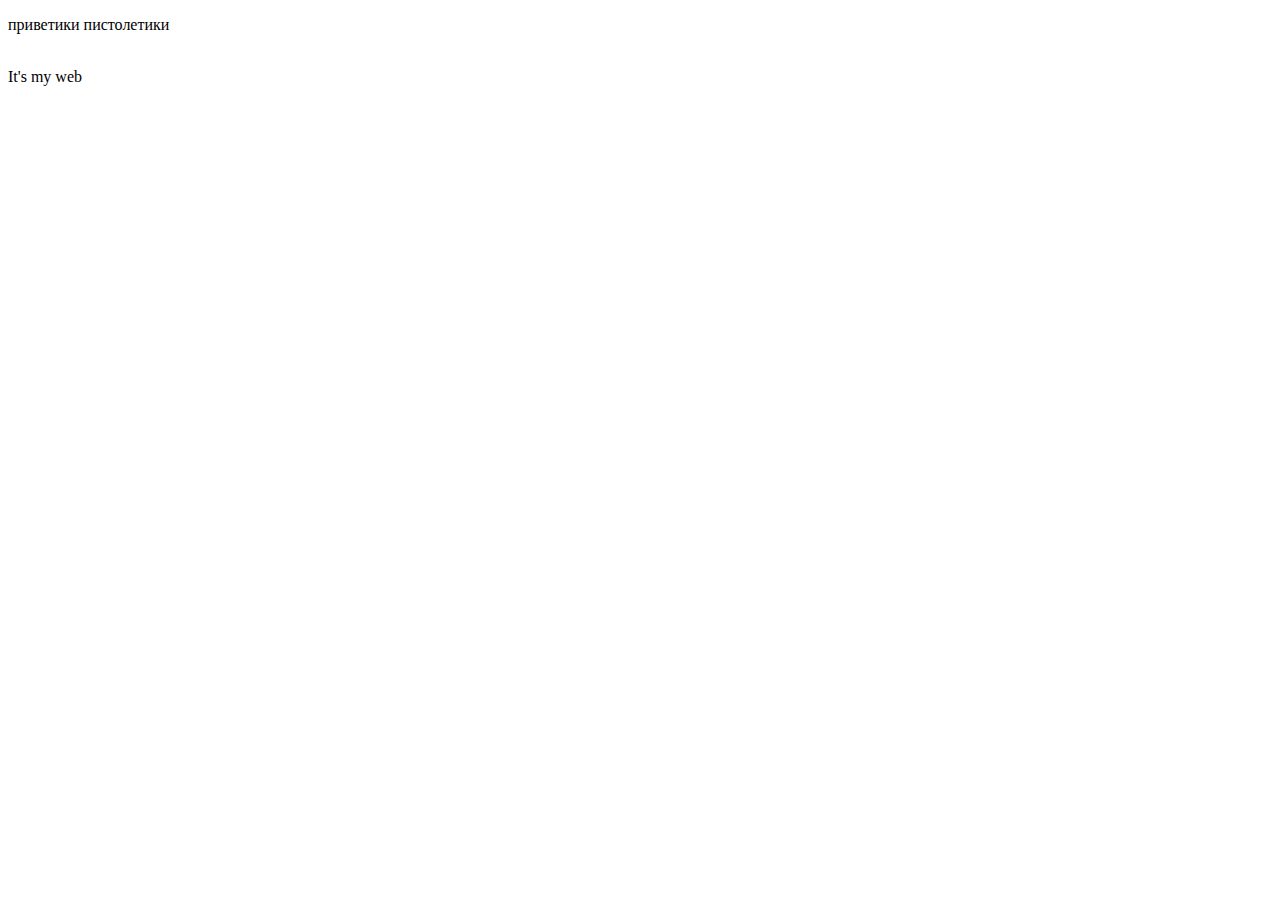
==== index.html @ 872d01ce "first commit" ====
<!DOCTYPE html>
<html lang="ru">
    <head>
        <meta charset="UTF-8">
        <title>
            Hello 
        </title>
    </head>
    <body>
        <p>приветики пистолетики </p> <br>
        It's my web
    </body>
</html>
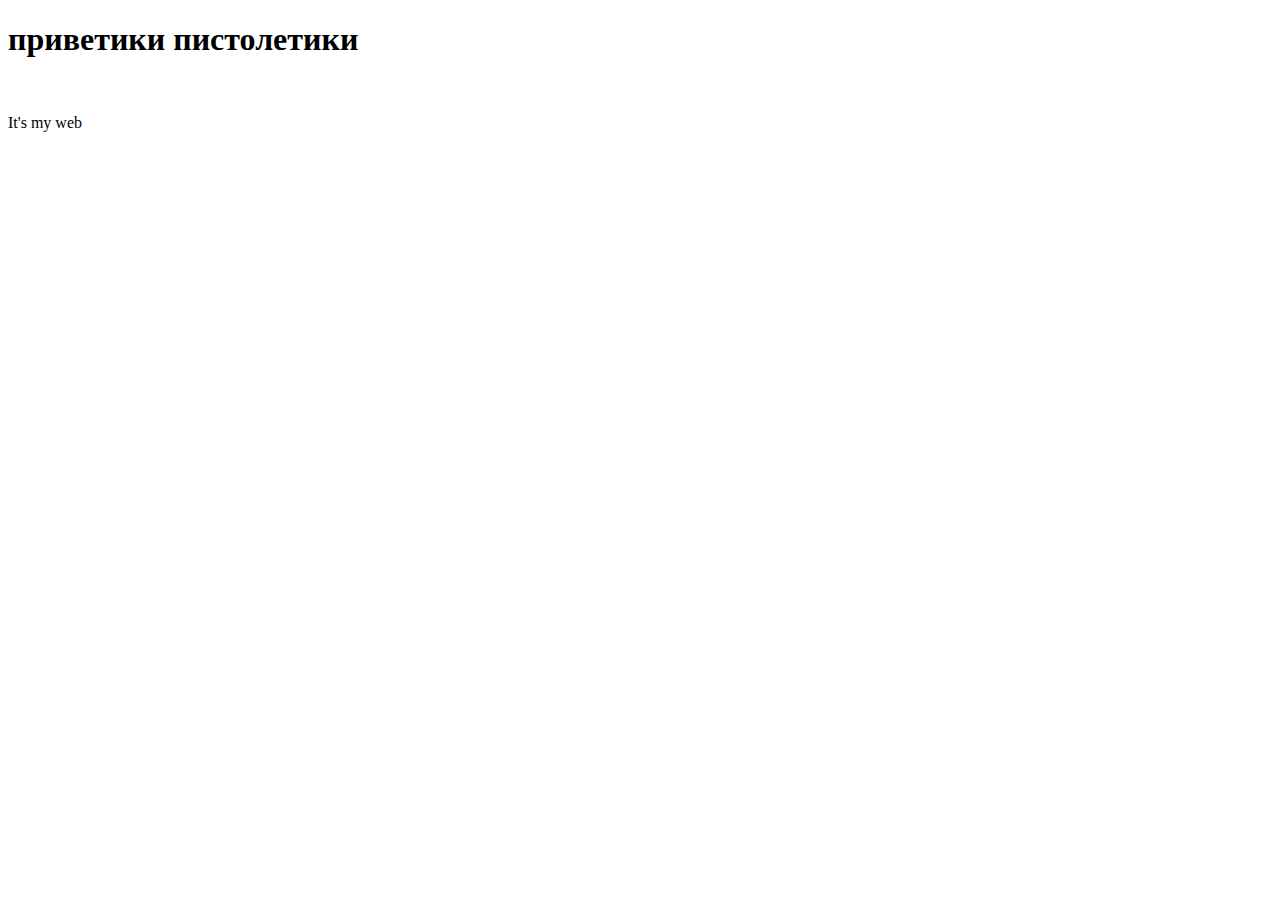
==== commit 67fdab94: "first commit" ====
--- a/index.html
+++ b/index.html
@@ -3,11 +3,11 @@
     <head>
         <meta charset="UTF-8">
         <title>
-            Hello 
+            Page one
         </title>
     </head>
     <body>
-        <p>приветики пистолетики </p> <br>
-        It's my web
+        <h1>приветики пистолетики </h1> <br>
+        <p>It's my web</p>
     </body>
 </html>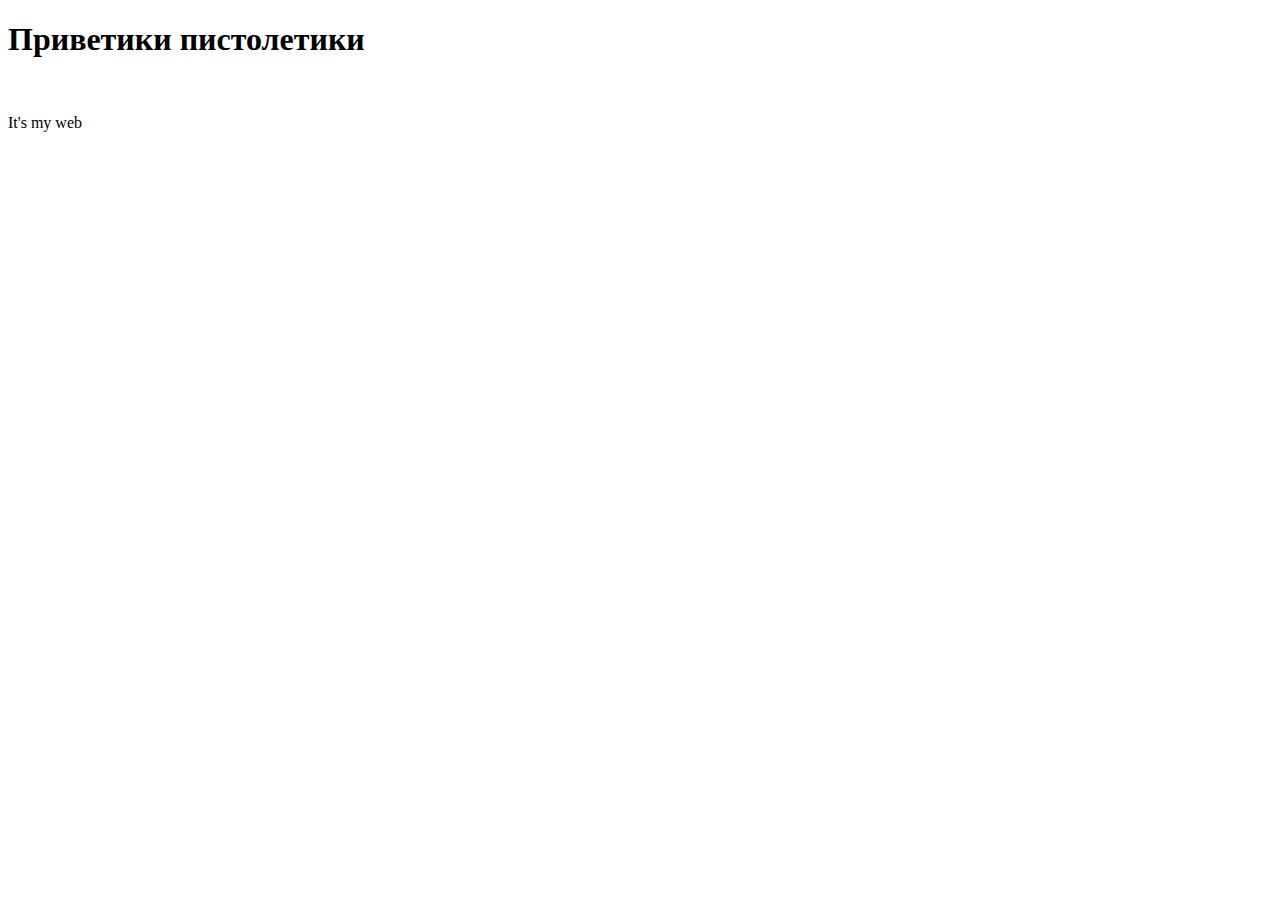
==== commit 8205aece: "commit" ====
--- a/index.html
+++ b/index.html
@@ -7,7 +7,7 @@
         </title>
     </head>
     <body>
-        <h1>приветики пистолетики </h1> <br>
+        <h1>Приветики пистолетики </h1> <br>
         <p>It's my web</p>
     </body>
 </html>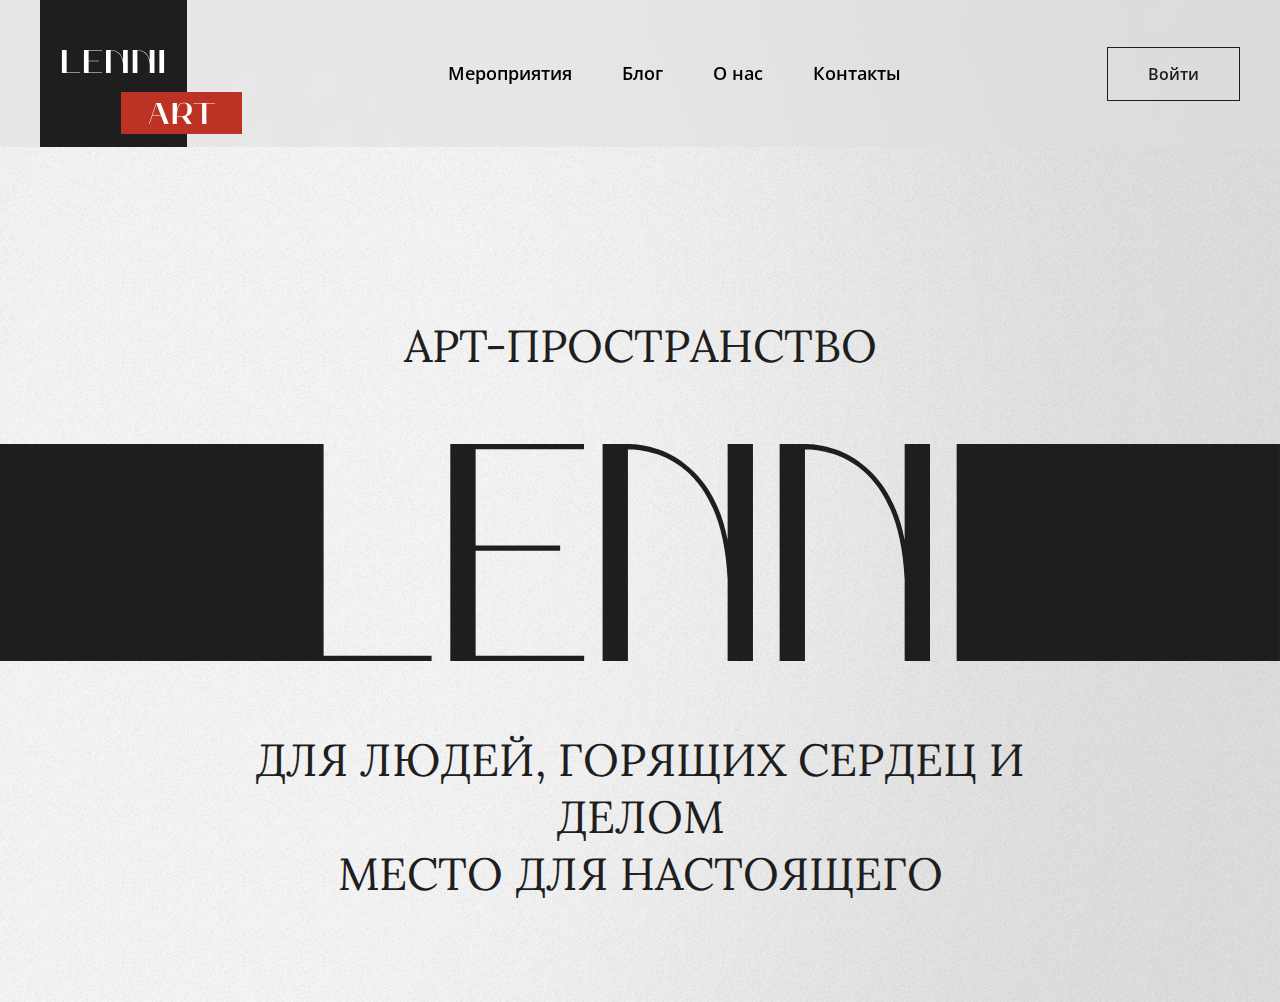
==== commit 6d8dcba2: "f" ====
--- a/index.html
+++ b/index.html
@@ -1,13 +1,59 @@
 <!DOCTYPE html>
 <html lang="ru">
-    <head>
-        <meta charset="UTF-8">
-        <title>
-            Page one
-        </title>
-    </head>
-    <body>
-        <h1>Приветики пистолетики </h1> <br>
-        <p>It's my web</p>
-    </body>
+
+<head>
+  <meta charset="UTF-8">
+  <title> Lenni Art</title>
+  <link rel="stylesheet" href="styles/styles.css">
+  <link rel="stylesheet" href="styles/styles.min.css">
+  <link rel="preconnect" href="https://fonts.googleapis.com">
+  <link rel="preconnect" href="https://fonts.gstatic.com" crossorigin>
+  <link href="https://fonts.googleapis.com/css2?family=Lora:wght@400;500;600;700&family=Open+Sans:wght@300;400;500;600;700&display=swap" rel="stylesheet">
+</head>
+
+<body class="body">
+
+  <header class="page-header">
+    <div class="page-header_container">
+      <a href="idex.html" class="page-header__logo">
+        <svg class="page-header_logo-img" width="202" height="147">
+          <use xlink:href="assets/icons/symbols.svg#logo"></use>
+        </svg>
+      </a>
+      <nav class="page-header__nav">
+        <a href="events.html" class="page-header__nav-link">Мероприятия</a>
+        <a href="#" class="page-header__nav-link">Блог</a>
+        <a href="#" class="page-header__nav-link">О нас</a>
+        <a href="#" class="page-header__nav-link">Контакты</a>
+      </nav>
+      <a href="#" class="btn page-header__buttonuser">Войти</a>
+    </div>
+  </header>
+
+  <main class="main">
+    <div class="home">
+      <header class="main-header home__main-header">
+        <h1 class="main-header__title"> АРТ-пространство</h1>
+        <picture class="main-header__picture">
+          <img src="assets/images/LENNI.svg" class="main-header__img">
+        </picture>
+        <p class="main-header__text">ДЛЯ ЛЮДЕЙ, ГОРЯЩИХ СЕРДЕЦ И ДЕЛОМ
+          <br> МЕСТО ДЛЯ НАСТОЯЩЕГО
+        </p>
+      </header>
+      <section class="offers home__offers"></section>
+
+      <section class="about home__about"></section>
+      <section class="upcoming home__upcoming"></section>
+      <section class="listing home__listing"></section>
+      <section class="contacts home__contacts"></section>
+
+      <div class="doit home__doit"></div>
+    </div>
+  </main>
+
+  <footer class="page-footer"></footer>
+
+</body>
+
 </html>--- a/styles/styles.css
+++ b/styles/styles.css
@@ -0,0 +1,375 @@
+@font-face {
+  font-family: "mak";
+  src: local("MAK-bold"), url("../assets/fonts/MAK-bold.woff") format("woff");
+  font-weight: 700;
+  font-style: normal;
+}
+@font-face {
+  font-family: "mak";
+  src: local("MAK-light"), url("../assets/fonts/MAK-light.woff") format("woff");
+  font-weight: 300;
+  font-style: normal;
+}
+html,
+body {
+  width: 100%;
+  margin: 0;
+  padding: 0;
+}
+body {
+  -webkit-box-sizing: border-box;
+          box-sizing: border-box;
+  display: -webkit-box;
+  display: -ms-flexbox;
+  display: flex;
+  -webkit-box-orient: vertical;
+  -webkit-box-direction: normal;
+      -ms-flex-direction: column;
+          flex-direction: column;
+  min-height: 100vh;
+  background-color: #dedede;
+  background-image: url(../assets/images/noise.png), url(../assets/images/bg.png);
+  background-position: 0 0, 0 0;
+  background-size: auto, 100% auto;
+  background-repeat: repeat, repeat-y;
+  color: #1F1E1E;
+  font-family: "Open Sans", sans-serif;
+  font-size: 16px;
+  font-weight: 400;
+  font-style: normal;
+  line-height: 1.375;
+  overflow-x: hidden;
+  padding-top: 147px;
+}
+.main {
+  -webkit-box-flex: 1;
+      -ms-flex: 1 0 auto;
+          flex: 1 0 auto;
+}
+.page-footer {
+  -webkit-box-flex: 0;
+      -ms-flex: 0 0 auto;
+          flex: 0 0 auto;
+}
+a {
+  color: #1F1E1E;
+  outline: none;
+}
+img {
+  max-width: 100%;
+  height: auto;
+  -o-object-fit: cover;
+     object-fit: cover;
+}
+button {
+  -webkit-box-shadow: none;
+          box-shadow: none;
+  outline: none;
+  color: #1f1e1e;
+  font-family: "Roboto", sans-serif;
+  cursor: pointer;
+}
+.btn {
+  display: inline-block;
+  -webkit-box-sizing: border-box;
+          box-sizing: border-box;
+  padding: 15px 40px;
+  border: 1px solid #1f1e1e;
+  background-color: transparent;
+  outline: none;
+  color: #1f1e1e;
+  font-weight: 600;
+  font-size: 16px;
+  line-height: 20px;
+  text-align: center;
+  text-decoration: none;
+  -webkit-transition: color 0.2s, background-color 0.2s, border-color 0.2s;
+  transition: color 0.2s, background-color 0.2s, border-color 0.2s;
+  overflow: hidden;
+  cursor: pointer;
+}
+.btn:active {
+  background-color: #1f1e1e;
+  color: #ffffff;
+}
+.section-title {
+  -webkit-box-sizing: border-box;
+          box-sizing: border-box;
+  width: 100%;
+  max-width: 624px;
+  display: -webkit-box;
+  display: -ms-flexbox;
+  display: flex;
+  -webkit-box-pack: center;
+      -ms-flex-pack: center;
+          justify-content: center;
+  -webkit-box-align: center;
+      -ms-flex-align: center;
+          align-items: center;
+  min-height: 62px;
+  margin: 0 auto 150px;
+  padding: 8px 45px;
+  background-color: #1f1e1e;
+  color: #ffffff;
+  font-family: "Lora", serif;
+  font-weight: 500;
+  font-size: 36px;
+  line-height: 1.277;
+  text-align: center;
+  text-transform: uppercase;
+}
+.event-card {
+  display: -webkit-box;
+  display: -ms-flexbox;
+  display: flex;
+  width: 405px;
+  max-width: 100%;
+  min-width: 280px;
+  color: #1f1e1e;
+}
+.event-card__link {
+  display: -webkit-box;
+  display: -ms-flexbox;
+  display: flex;
+  -webkit-box-orient: vertical;
+  -webkit-box-direction: normal;
+      -ms-flex-direction: column;
+          flex-direction: column;
+  width: 100%;
+  text-decoration: none;
+}
+.event-card__link:active .event-card__title {
+  color: #bc3324;
+  text-decoration-color: #bc3324;
+}
+.event-card__picture {
+  display: block;
+  position: relative;
+  width: 100%;
+  margin: 0 0 25px;
+  font-size: 0;
+  text-decoration: none;
+  overflow: hidden;
+}
+.event-card__picture::after {
+  content: "";
+  display: block;
+  width: 100%;
+  padding-top: 107.16%;
+}
+.event-card__img {
+  display: block;
+  position: absolute;
+  top: 0;
+  left: 0;
+  width: 100%;
+  height: 100%;
+  -o-object-fit: cover;
+     object-fit: cover;
+}
+.event-card__title {
+  margin: 0 0 15px;
+  min-height: 66px;
+  color: #1f1e1e;
+  font-weight: 600;
+  font-size: 24px;
+  line-height: 33px;
+  -webkit-text-decoration: underline transparent;
+          text-decoration: underline transparent;
+  -webkit-transition: color 0.2s, text-decoration-color 0.2s;
+  transition: color 0.2s, text-decoration-color 0.2s;
+}
+.event-card__description {
+  margin: 0 0 auto;
+  font-size: 16px;
+  line-height: 22px;
+}
+.event-card__time {
+  margin: 15px 0 0;
+  font-weight: 300;
+  font-size: 14px;
+  line-height: 19px;
+}
+.listing {
+  -webkit-box-sizing: border-box;
+          box-sizing: border-box;
+  width: 100%;
+  max-width: 1414px;
+  margin-left: auto;
+  margin-right: auto;
+  padding-left: 40px;
+  padding-right: 40px;
+  display: -webkit-box;
+  display: -ms-flexbox;
+  display: flex;
+  -webkit-box-orient: vertical;
+  -webkit-box-direction: normal;
+      -ms-flex-direction: column;
+          flex-direction: column;
+}
+.listing__events-list {
+  display: -webkit-box;
+  display: -ms-flexbox;
+  display: flex;
+  -ms-flex-wrap: wrap;
+      flex-wrap: wrap;
+  margin: 0 -30px -120px;
+}
+.listing__event-card {
+  width: calc(33.3333% - 60px);
+  margin: 0 30px 120px;
+}
+.events {
+  padding: 140px 0 100px;
+}
+.events__listing {
+  margin-bottom: 100px;
+}
+.main-header {
+  padding: 100px 0;
+}
+.main-header__title {
+  margin: 0 0 70px;
+  padding-left: 40px;
+  padding-right: 40px;
+  text-align: center;
+  margin-top: 70px;
+  text-transform: uppercase;
+  font-family: "Lora", serif;
+  font-weight: 400;
+  font-size: 45px;
+  line-height: normal;
+  color: #1f1e1e;
+}
+.main-header__text {
+  padding-left: 40px;
+  padding-right: 40px;
+  text-align: center;
+  margin-top: 70px;
+  text-transform: uppercase;
+  font-family: "Lora", serif;
+  font-weight: 400;
+  font-size: 45px;
+  line-height: normal;
+  color: #1f1e1e;
+  margin: 0 auto;
+  max-width: 948px;
+  width: 100%;
+}
+.main-header__picture {
+  display: block;
+  position: relative;
+  width: 100%;
+  margin-bottom: 70px;
+}
+.main-header__picture::before {
+  content: '';
+  display: block;
+  width: 100%;
+  padding-top: 16.927%;
+}
+.main-header__img {
+  position: absolute;
+  top: 0;
+  left: 0;
+  width: 100%;
+  height: 100%;
+  -o-object-fit: contain;
+     object-fit: contain;
+}
+.page-header {
+  position: fixed;
+  top: 0;
+  left: 0;
+  width: 100%;
+  height: 147px;
+  z-index: 100;
+}
+.page-header::before {
+  content: '';
+  position: absolute;
+  top: 0;
+  left: 0;
+  width: 100%;
+  height: 100%;
+  background-color: rgba(222, 222, 222, 0.5);
+}
+@supports ((-webkit-backdrop-filter: blur(10px)) or (backdrop-filter: blur(10px))) {
+  .page-header::before {
+    -webkit-backdrop-filter: blur(10px);
+            backdrop-filter: blur(10px);
+    background-color: rgba(222, 222, 222, 0.5);
+  }
+}
+.page-header_container {
+  -webkit-box-sizing: border-box;
+          box-sizing: border-box;
+  width: 100%;
+  max-width: 1414px;
+  margin-left: auto;
+  margin-right: auto;
+  padding-left: 40px;
+  padding-right: 40px;
+  position: relative;
+  display: -webkit-box;
+  display: -ms-flexbox;
+  display: flex;
+  -webkit-box-align: center;
+      -ms-flex-align: center;
+          align-items: center;
+  -webkit-box-pack: justify;
+      -ms-flex-pack: justify;
+          justify-content: space-between;
+}
+.page-header__logo {
+  width: 202px;
+  height: 147px;
+  display: inline-block;
+}
+.page-header__nav {
+  display: inline-block;
+  display: -webkit-box;
+  display: -ms-flexbox;
+  display: flex;
+  -webkit-box-orient: horizontal;
+  -webkit-box-direction: normal;
+      -ms-flex-direction: row;
+          flex-direction: row;
+}
+.page-header__nav-link {
+  color: #000000;
+  margin: 0 25px;
+  font-weight: 600;
+  font-size: 18px;
+  line-height: 25px;
+  text-decoration: none;
+  text-wrap: nowrap;
+}
+.page-header__buttonuser {
+  border: 1px solid var(--1, #1f1e1e);
+  color: #1F1E1E;
+  background-color: transparent;
+  text-decoration: none;
+  font-weight: 600;
+  font-size: 16px;
+  line-height: normal;
+  -webkit-box-sizing: border-box;
+          box-sizing: border-box;
+  padding: 15px 40px;
+}
+.width_624 {
+  -webkit-box-sizing: border-box;
+          box-sizing: border-box;
+  width: 100%;
+  max-width: 624px;
+}
+@media (hover: hover) {
+  .btn:hover {
+    background-color: #1f1e1e;
+    color: #ffffff;
+  }
+  .event-card__link:hover .event-card__title {
+    color: #bc3324;
+    text-decoration-color: #bc3324;
+  }
+}
--- a/styles/styles.min.css
+++ b/styles/styles.min.css
@@ -0,0 +1 @@
+@font-face{font-family:"mak";src:local("MAK-bold"),url(../assets/fonts/MAK-bold.woff) format("woff");font-weight:700;font-style:normal}@font-face{font-family:"mak";src:local("MAK-light"),url(../assets/fonts/MAK-light.woff) format("woff");font-weight:300;font-style:normal}body,html{width:100%;margin:0;padding:0}body{-webkit-box-sizing:border-box;box-sizing:border-box;display:-webkit-box;display:-ms-flexbox;display:flex;-webkit-box-orient:vertical;-webkit-box-direction:normal;-ms-flex-direction:column;flex-direction:column;min-height:100vh;background-color:#dedede;background-image:url(../assets/images/noise.png),url(../assets/images/bg.png);background-position:0 0,0 0;background-size:auto,100% auto;background-repeat:repeat,repeat-y;color:#1f1e1e;font-family:"Open Sans",sans-serif;font-size:16px;font-weight:400;font-style:normal;line-height:1.375;overflow-x:hidden;padding:147px 0 0}.main{-webkit-box-flex:1;-ms-flex:1 0 auto;flex:1 0 auto}.page-footer{-webkit-box-flex:0;-ms-flex:0 0 auto;flex:0 0 auto}.btn,a,button{color:#1f1e1e;outline:0}img{max-width:100%;height:auto;-o-object-fit:cover;object-fit:cover}.btn,button{cursor:pointer}button{-webkit-box-shadow:none;box-shadow:none;font-family:"Roboto",sans-serif}.btn{display:inline-block;-webkit-box-sizing:border-box;box-sizing:border-box;padding:15px 40px;border:1px solid #1f1e1e;background-color:transparent;font-weight:600;font-size:16px;line-height:20px;text-align:center;text-decoration:none;-webkit-transition:color .2s,background-color .2s,border-color .2s;transition:color .2s,background-color .2s,border-color .2s;overflow:hidden}.btn:active,.section-title{background-color:#1f1e1e;color:#fff}.section-title{-webkit-box-sizing:border-box;box-sizing:border-box;width:100%;max-width:624px;-webkit-box-pack:center;-ms-flex-pack:center;justify-content:center;-webkit-box-align:center;-ms-flex-align:center;align-items:center;min-height:62px;margin:0 auto 150px;padding:8px 45px;font-family:"Lora",serif;font-weight:500;font-size:36px;line-height:1.277;text-align:center;text-transform:uppercase}.event-card,.event-card__link,.section-title{display:-webkit-box;display:-ms-flexbox;display:flex}.event-card{width:405px;max-width:100%;min-width:280px;color:#1f1e1e}.event-card__link{-webkit-box-orient:vertical;-webkit-box-direction:normal;-ms-flex-direction:column;flex-direction:column;width:100%;text-decoration:none}.event-card__link:active .event-card__title{color:#bc3324;text-decoration-color:#bc3324}.event-card__picture{display:block;position:relative;width:100%;margin:0 0 25px;font-size:0;text-decoration:none;overflow:hidden}.event-card__picture::after{content:"";display:block;width:100%;padding-top:107.16%}.event-card__img{display:block;position:absolute;top:0;left:0;width:100%;height:100%;-o-object-fit:cover;object-fit:cover}.event-card__title{margin:0 0 15px;min-height:66px;color:#1f1e1e;font-weight:600;font-size:24px;line-height:33px;-webkit-text-decoration:underline transparent;text-decoration:underline transparent;-webkit-transition:color .2s,text-decoration-color .2s;transition:color .2s,text-decoration-color .2s}.event-card__description{margin:0 0 auto;font-size:16px;line-height:22px}.event-card__time{margin:15px 0 0;font-weight:300;font-size:14px;line-height:19px}.listing,.listing__events-list{display:-webkit-box;display:-ms-flexbox;display:flex}.listing{-webkit-box-sizing:border-box;box-sizing:border-box;width:100%;max-width:1414px;margin-left:auto;margin-right:auto;padding-left:40px;padding-right:40px;-webkit-box-orient:vertical;-webkit-box-direction:normal;-ms-flex-direction:column;flex-direction:column}.listing__events-list{-ms-flex-wrap:wrap;flex-wrap:wrap;margin:0 -30px -120px}.listing__event-card{width:calc(33.3333% - 60px);margin:0 30px 120px}.events{padding:140px 0 100px}.events__listing{margin-bottom:100px}.main-header{padding:100px 0}.main-header__text,.main-header__title{padding-left:40px;padding-right:40px;text-align:center;margin:70px 0;text-transform:uppercase;font-family:"Lora",serif;font-weight:400;font-size:45px;line-height:normal;color:#1f1e1e}.main-header__text{margin:0 auto;max-width:948px;width:100%}.main-header__picture{display:block;position:relative;width:100%;margin-bottom:70px}.main-header__picture::before{content:'';display:block;width:100%;padding-top:16.927%}.main-header__img,.page-header::before{position:absolute;top:0;left:0;width:100%;height:100%}.main-header__img{-o-object-fit:contain;object-fit:contain}.page-header{position:fixed;top:0;left:0;width:100%;height:147px;z-index:100}.page-header::before{content:'';background-color:rgba(222,222,222,.5)}@supports ((-webkit-backdrop-filter:blur(10px)) or (backdrop-filter:blur(10px))){.page-header::before{-webkit-backdrop-filter:blur(10px);backdrop-filter:blur(10px);background-color:rgba(222,222,222,.5)}}.page-header_container{-webkit-box-sizing:border-box;box-sizing:border-box;width:100%;max-width:1414px;margin-left:auto;margin-right:auto;padding-left:40px;padding-right:40px;position:relative;display:-webkit-box;display:-ms-flexbox;display:flex;-webkit-box-align:center;-ms-flex-align:center;align-items:center;-webkit-box-pack:justify;-ms-flex-pack:justify;justify-content:space-between}.page-header__logo{width:202px;height:147px;display:inline-block}.page-header__nav{display:inline-block;display:-webkit-box;display:-ms-flexbox;display:flex;-webkit-box-orient:horizontal;-webkit-box-direction:normal;-ms-flex-direction:row;flex-direction:row}.page-header__nav-link{color:#000;margin:0 25px;font-weight:600;font-size:18px;line-height:25px;text-decoration:none;text-wrap:nowrap}.page-header__buttonuser,.width_624{-webkit-box-sizing:border-box;box-sizing:border-box}.page-header__buttonuser{border:1px solid var(--1, #1f1e1e);color:#1f1e1e;background-color:transparent;text-decoration:none;font-weight:600;font-size:16px;line-height:normal;padding:15px 40px}.width_624{width:100%;max-width:624px}@media (hover:hover){.btn:hover{background-color:#1f1e1e;color:#fff}.event-card__link:hover .event-card__title{color:#bc3324;text-decoration-color:#bc3324}}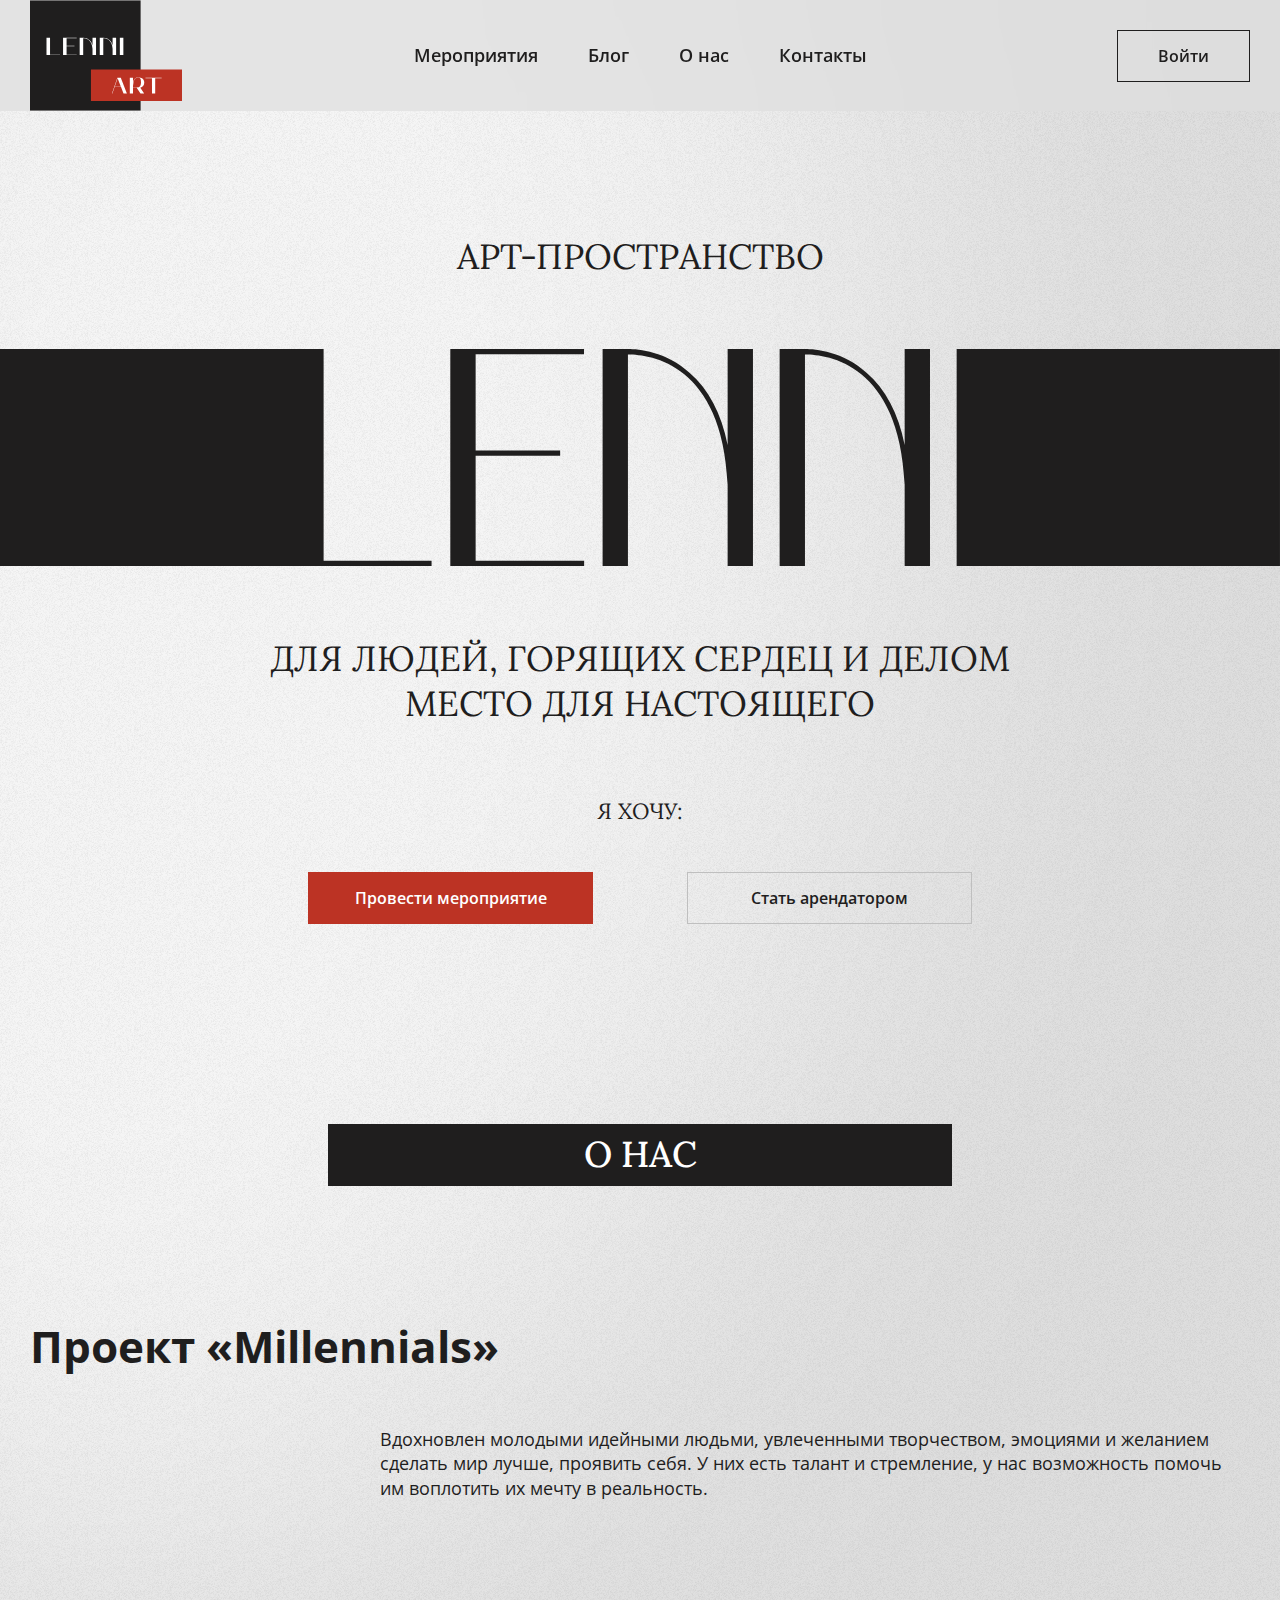
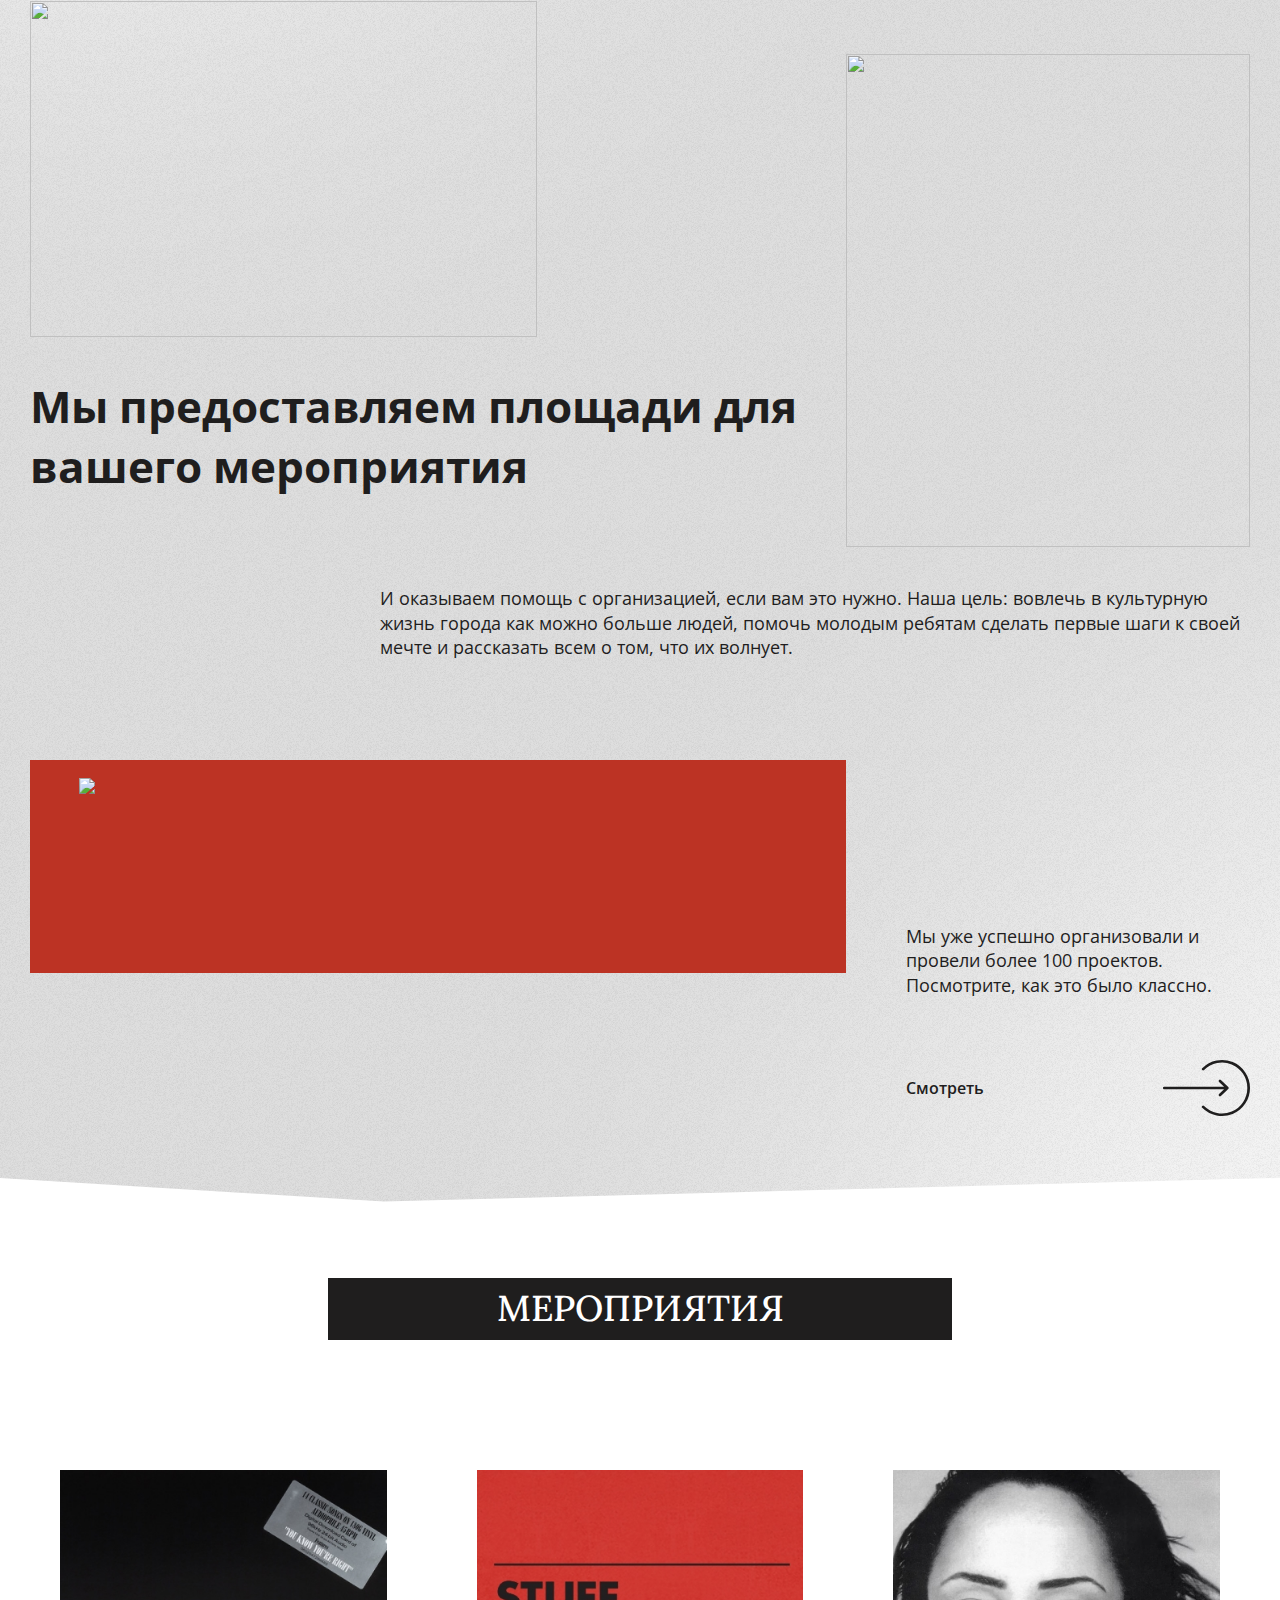
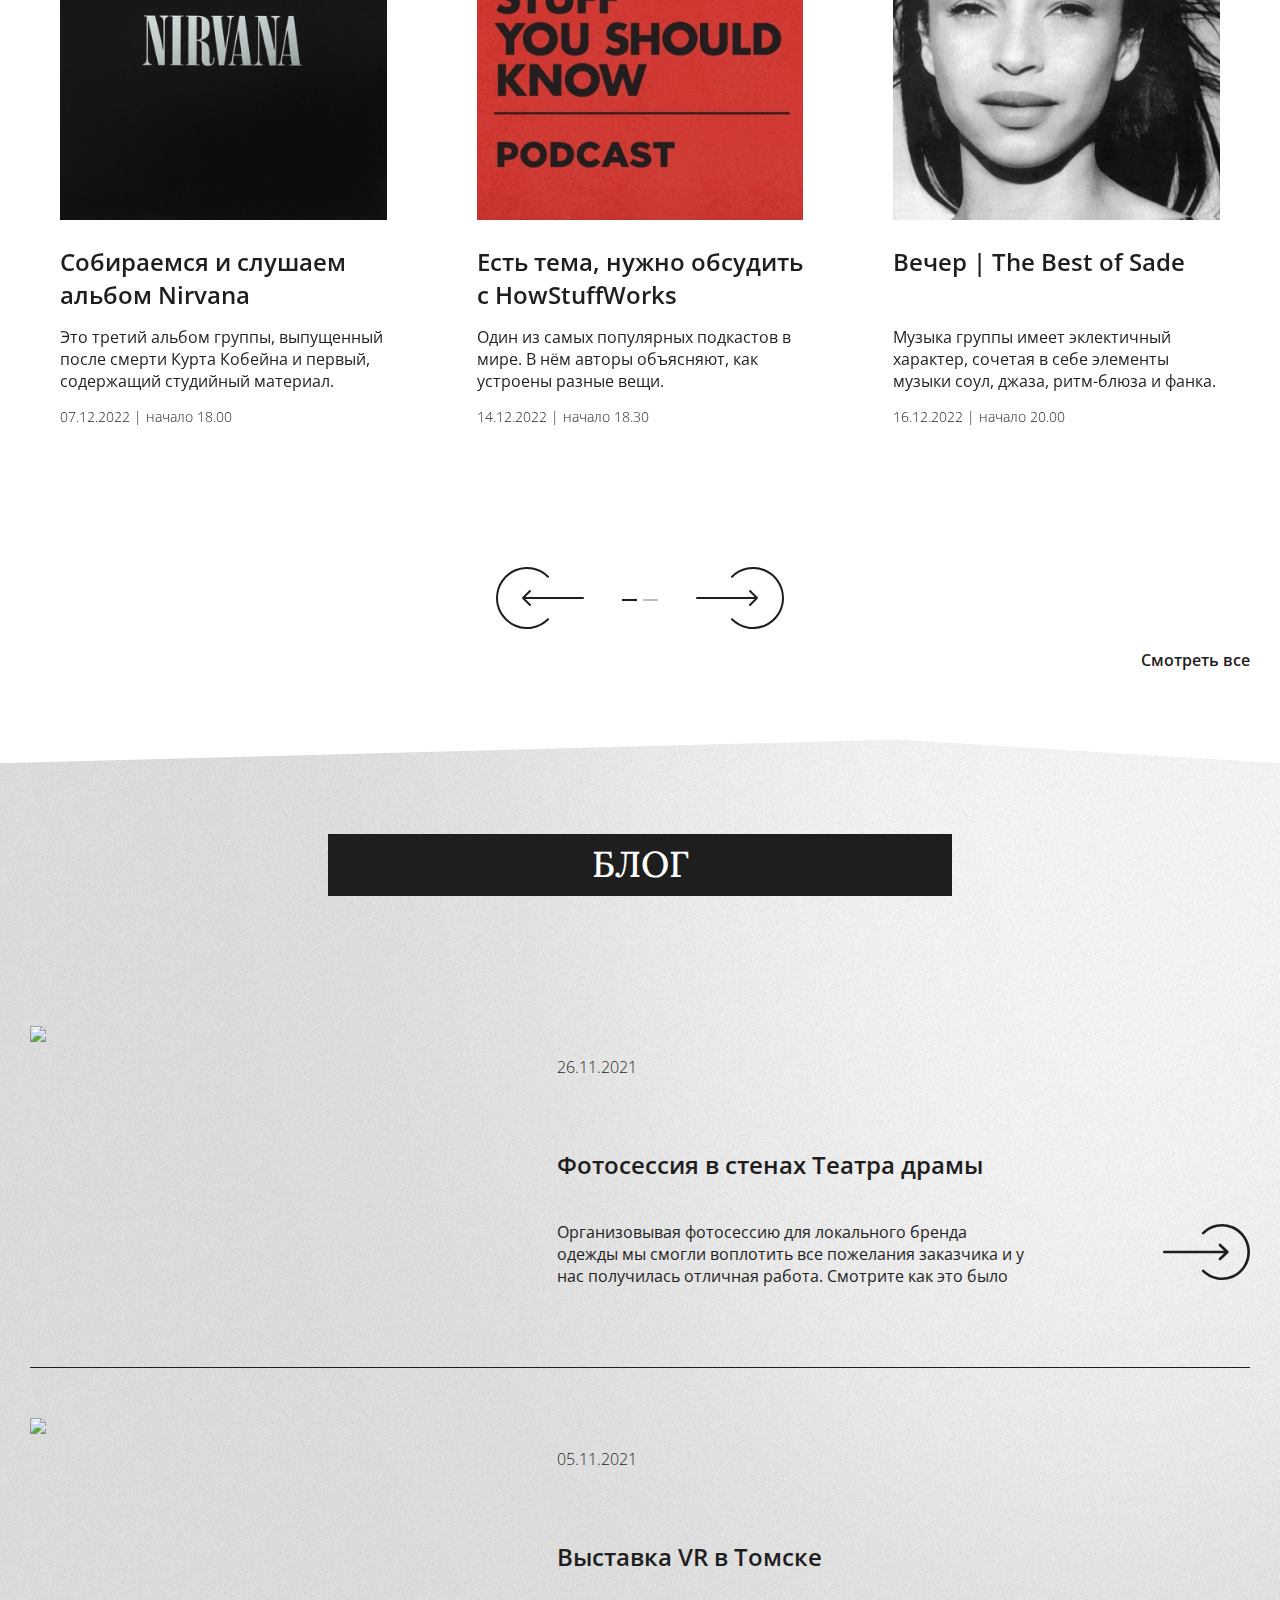
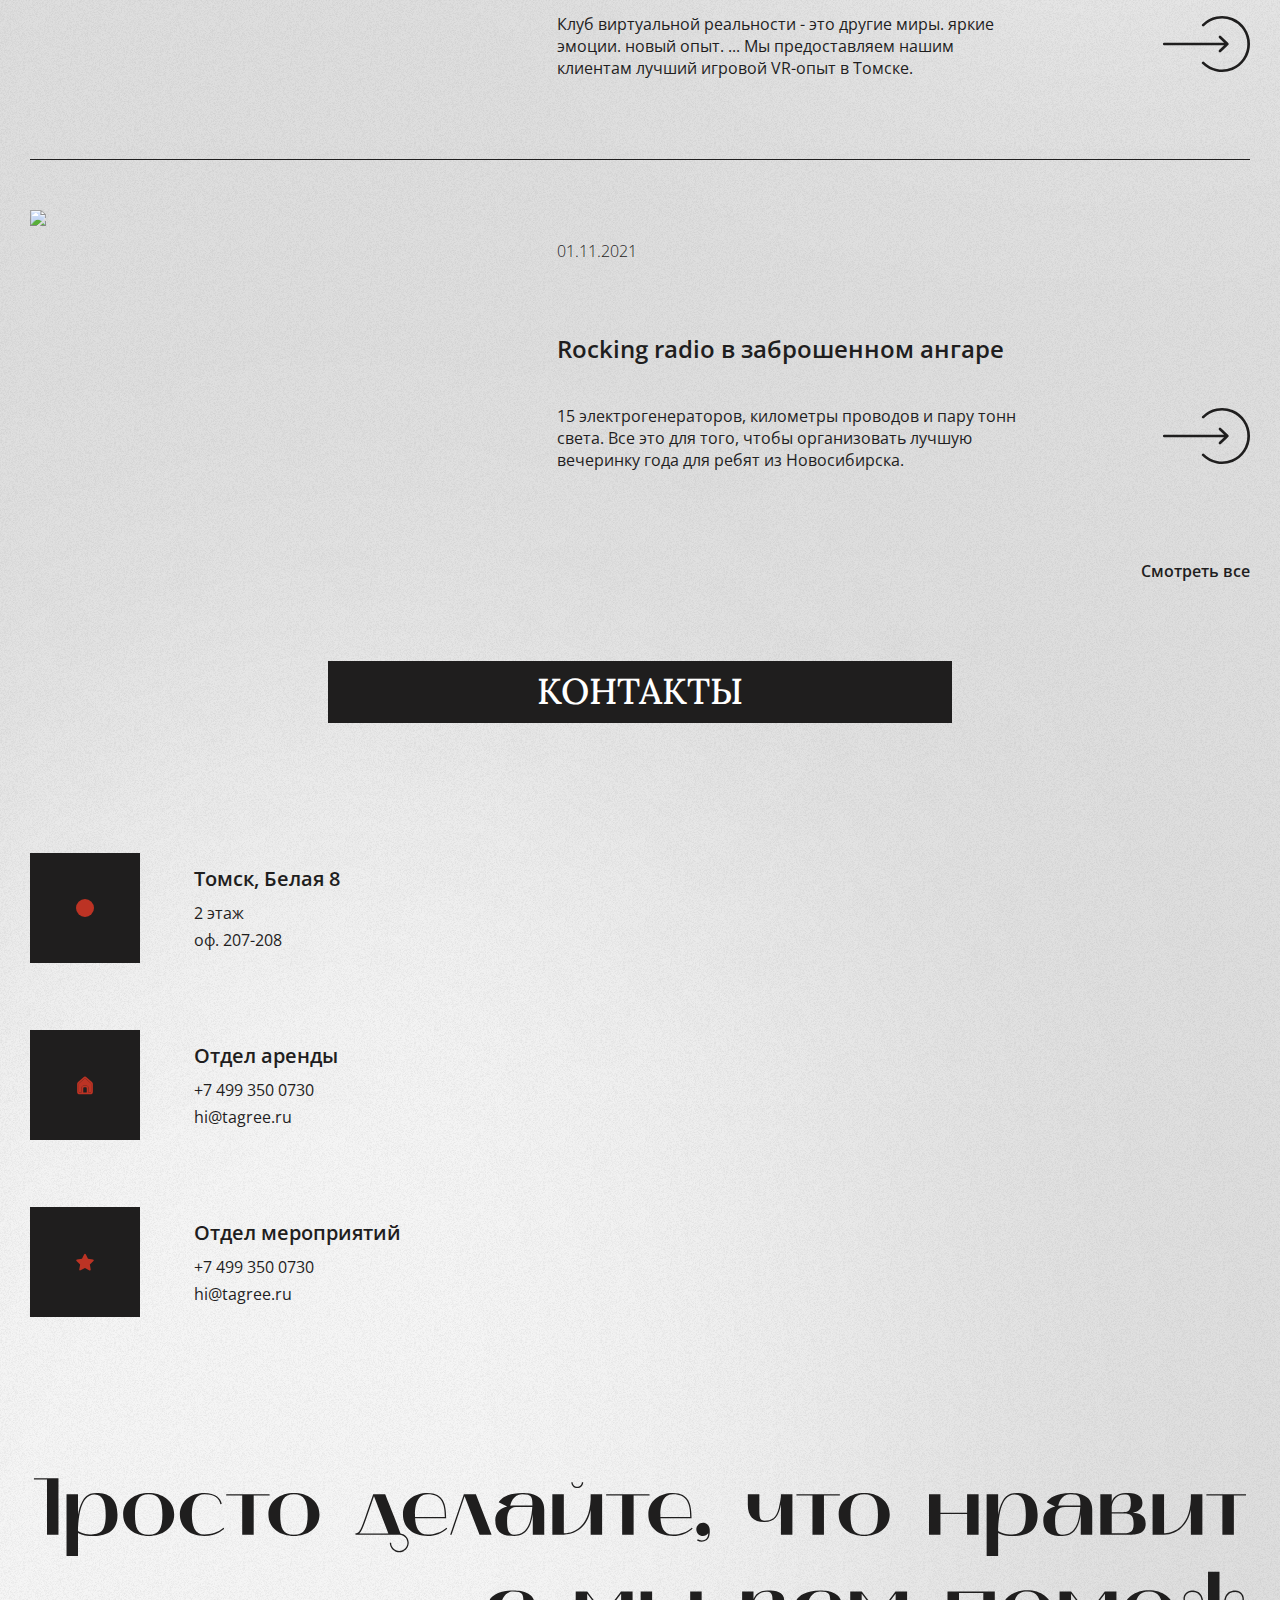
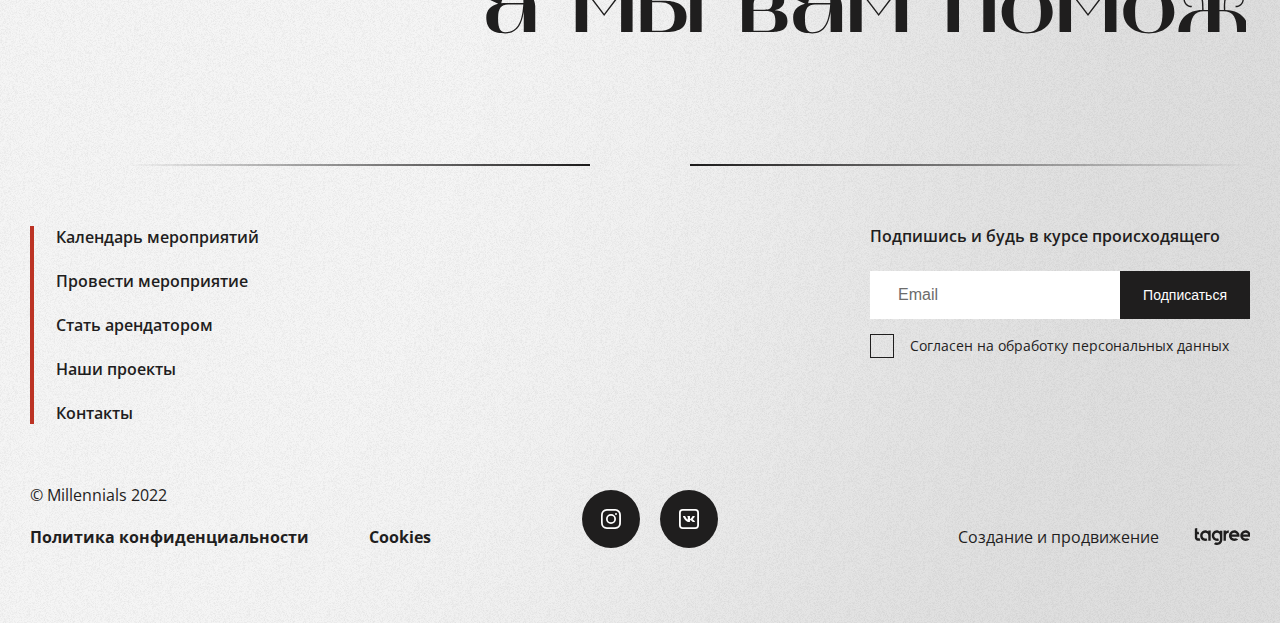
==== commit 8ca12380: "commit" ====
--- a/index.html
+++ b/index.html
@@ -3,7 +3,9 @@
 
 <head>
   <meta charset="UTF-8">
-  <title> Lenni Art</title>
+  <meta name="viewport" content="width=device-width,initial-scale=1,minimum-scale=1,maximum-scale=1,user-scaleble=no">
+
+  <title>Lenni Art</title>
   <link rel="stylesheet" href="styles/styles.css">
   <link rel="stylesheet" href="styles/styles.min.css">
   <link rel="preconnect" href="https://fonts.googleapis.com">
@@ -12,21 +14,40 @@
 </head>
 
 <body class="body">
-
   <header class="page-header">
-    <div class="page-header_container">
-      <a href="idex.html" class="page-header__logo">
-        <svg class="page-header_logo-img" width="202" height="147">
+    <div class="page-header__container">
+      <a href="index.html" class="page-header__logo">
+        <svg class="page-header__logo-icon" width="202" height="147" viewBox="0 0 202 147">
           <use xlink:href="assets/icons/symbols.svg#logo"></use>
         </svg>
       </a>
       <nav class="page-header__nav">
         <a href="events.html" class="page-header__nav-link">Мероприятия</a>
-        <a href="#" class="page-header__nav-link">Блог</a>
-        <a href="#" class="page-header__nav-link">О нас</a>
-        <a href="#" class="page-header__nav-link">Контакты</a>
+        <a href="index.html#blog" class="page-header__nav-link">Блог</a>
+        <a href="index.html#about" class="page-header__nav-link">О нас</a>
+        <a href="index.html#contacts" class="page-header__nav-link">Контакты</a>
+
+        <div class="page-header__nav-user">
+          <a href="#" class="page-header__nav-user-link">
+            Александр С.
+          </a>
+
+          <a href="#" class="page-header__nav-logout">
+            <svg class="page-header__nav-logout-icon" width="24" height="24" viewBox="0 0 24 24" fill="none" xmlns="http://www.w3.org/2000/svg">
+              <use xlink:href="assets/icons/symbols.svg#door"></use>
+            </svg>
+          </a>
+        </div>
       </nav>
-      <a href="#" class="btn page-header__buttonuser">Войти</a>
+      <div class="page-header__right-block">
+        <a href="#" class="page-header__user-btn">
+          Войти
+          <svg class="page-header__user-icon" width="21" height="18" viewBox="0 0 21 18" fill="none" xmlns="http://www.w3.org/2000/svg">
+            <use xlink:href="assets/icons/symbols.svg#userCheck"></use>
+          </svg>
+        </a>
+        <button type="button" class="page-header__nav-toggle" id="js-navToggle"></button>
+      </div>
     </div>
   </header>
 
@@ -35,25 +56,425 @@
       <header class="main-header home__main-header">
         <h1 class="main-header__title"> АРТ-пространство</h1>
         <picture class="main-header__picture">
-          <img src="assets/images/LENNI.svg" class="main-header__img">
+          <img src="assets/images/LENNI.svg" class="main-header__img" alt="lenni">
         </picture>
         <p class="main-header__text">ДЛЯ ЛЮДЕЙ, ГОРЯЩИХ СЕРДЕЦ И ДЕЛОМ
           <br> МЕСТО ДЛЯ НАСТОЯЩЕГО
         </p>
       </header>
-      <section class="offers home__offers"></section>
-
-      <section class="about home__about"></section>
-      <section class="upcoming home__upcoming"></section>
-      <section class="listing home__listing"></section>
-      <section class="contacts home__contacts"></section>
-
+      <section class="offers home__offers">
+        <p class="offers__title-secondary">я хочу:</p>
+        <div class="home__offers-actions">
+          <div class="btn offers__btn btn--red" id="js-eventOpenBtn">Провести мероприятие</div>
+          <div class="btn offers__btn btn--opacity">Стать арендатором</div>
+        </div>
+      </section>
+      <section class="about home__about" id="about">
+        <div class="about__container">
+          <h2 class="about__section-title section-title"> о нас</h2>
+          <div class="about__block">
+            <h3 class="about__title">Проект «Millennials»</h3>
+            <p class="about__text">Вдохновлен молодыми идейными людьми, увлеченными творчеством, эмоциями и желанием сделать мир лучше, проявить себя. У них есть талант и стремление, у нас возможность помочь им воплотить их мечту в реальность.</p>
+          </div>
+          <div class="about__block2">
+            <picture class="about__picture">
+              <img class="about__img" src="assets/images/about1.jpg" />
+            </picture>
+            <picture class="about__picture2">
+              <img class="about__img" src="assets/images/about2.jpg" />
+            </picture>
+            <h3 class="about__title about__title--w868 about__title--2">Мы предоставляем площади для вашего мероприятия </h3>
+            <p class="about__text about__text--2">И оказываем помощь с организацией, если вам это нужно.
+              Наша цель: вовлечь в культурную жизнь города как можно больше людей, помочь молодым ребятам сделать первые шаги к своей мечте и рассказать всем о том, что их волнует.</p>
+          </div>
+          <div class="about__block3">
+            <picture class="about__picture3">
+              <img class="about__img2" src="assets/images/about3.jpg" />
+            </picture>
+            <div class="about__block3-wrapper">
+              <p class="about__text about__text--3">Мы уже успешно организовали и провели более 100 проектов. Посмотрите, как это было классно.</p>
+              <a href="#" class="about__link link">
+                <span class="link__name">Смотреть</span>
+                <svg class="linc__icon" width="91" height="60">
+                  <use xlink:href="assets/icons/symbols.svg#link"></use>
+                </svg>
+              </a>
+            </div>
+          </div>
+        </div>
+      </section>
+      <section class="upcoming home__upcoming">
+        <div class="upcoming__container">
+          <h2 class="upcoming__title section-title">Мероприятия</h2>
+          <div class="upcoming__swiper swiper swiper--3s js-swiper">
+            <div class="swiper-wrapper">
+              <div class="swiper-slide">
+                <!-- prettier-ignore -->
+                <article class="event-card  upcoming__event-card">
+                  <a href="event.html" class="event-card__link">
+                    <picture class="event-card__picture">
+                      <img src="assets/images/nirvana.jpg" alt="nirvana" class="event-card__img" />
+                    </picture>
+                    <h4 class="event-card__title">Собираемся и слушаем альбом Nirvana</h4>
+                    <p class="event-card__description">Это третий альбом группы, выпущенный после смерти Курта Кобейна и первый, содержащий студийный материал.</p>
+                    <time datetime="2022-12-07T18:00" class="event-card__time">07.12.2022 | начало 18.00</time>
+                  </a>
+                </article>
+              </div>
+              <div class="swiper-slide">
+                <!-- prettier-ignore -->
+                <article class="event-card  upcoming__event-card">
+                  <a href="event.html" class="event-card__link">
+                    <picture class="event-card__picture">
+                      <img src="assets/images/stuff.jpg" alt="stuff" class="event-card__img" />
+                    </picture>
+                    <h4 class="event-card__title">Есть тема, нужно обсудить с HowStuffWorks</h4>
+                    <p class="event-card__description">Один из самых популярных подкастов в мире. В нём авторы объясняют, как устроены разные вещи.</p>
+                    <time datetime="2022-12-14T18:30" class="event-card__time">14.12.2022 | начало 18.30</time>
+                  </a>
+                </article>
+              </div>
+              <div class="swiper-slide">
+                <!-- prettier-ignore -->
+                <article class="event-card  upcoming__event-card">
+                  <a href="event.html" class="event-card__link">
+                    <picture class="event-card__picture">
+                      <img src="assets/images/sade.jpg" alt="sade" class="event-card__img" />
+                    </picture>
+                    <h4 class="event-card__title">Вечер | The Best of Sade</h4>
+                    <p class="event-card__description">Музыка группы имеет эклектичный характер, сочетая в себе элементы музыки соул, джаза, ритм-блюза и фанка.</p>
+                    <time datetime="2022-12-16T20:00" class="event-card__time">16.12.2022 | начало 20.00</time>
+                  </a>
+                </article>
+              </div>
+              <div class="swiper-slide">
+                <!-- prettier-ignore -->
+                <article class="event-card  upcoming__event-card">
+                  <a href="event.html" class="event-card__link">
+                    <picture class="event-card__picture">
+                      <img src="assets/images/nirvana.jpg" alt="nirvana" class="event-card__img" />
+                    </picture>
+                    <h4 class="event-card__title">Собираемся и слушаем альбом Nirvana 2</h4>
+                    <p class="event-card__description">Это третий альбом группы.</p>
+                    <time datetime="2022-10-07T20:00" class="event-card__time">07.10.2022 | начало 20.00</time>
+                  </a>
+                </article>
+              </div>
+            </div>
+            <footer class="swiper-footer">
+              <button type="button" class="swiper-arrow-prev arrow arrow--left">
+                <svg class="arrow__icon" width="92" height="62">
+                  <use xlink:href="assets/icons/symbols.svg#showLeft"></use>
+                </svg>
+              </button>
+              <div class="swiper-pagination"></div>
+              <button type="button" class="swiper-arrow-next arrow">
+                <svg class="arrow__icon" width="92" height="62">
+                  <use xlink:href="assets/icons/symbols.svg#showRight"></use>
+                </svg>
+              </button>
+            </footer>
+          </div>
+          <a href="events.html" class="upcoming__link link">Смотреть все</a>
+        </div>
+      </section>
+      <section class="listing home__listing" id="blog">
+        <h2 class="listing__title section-title">Блог</h2>
+
+        <div class="listing__article-list">
+          <article class="article-card listing__article-card">
+            <a href="#" class="article-card__link">
+              <picture class="article-card__picture">
+                <img src="assets/images/theatre.jpg" alt="Theatre Photosession" class="article-card__img" />
+              </picture>
+            </a>
+            <div class="article-card__info">
+              <time datetime="2021-11-26T00:00" class="article-card__time">26.11.2021</time>
+              <a href="#" class="article-card__title-link">
+                <h4 class="article-card__title">Фотосессия в стенах Театра драмы</h4>
+                <div class="article-card__arrow arrow">
+                  <svg class="linc__icon" width="91" height="60">
+                    <use xlink:href="assets/icons/symbols.svg#link"></use>
+                  </svg>
+                </div>
+              </a>
+              <p class="article-card__description">Организовывая фотосессию для локального бренда одежды мы смогли воплотить все пожелания заказчика и у нас получилась отличная работа. Смотрите как это было </p>
+            </div>
+          </article>
+          <article class="article-card listing__article-card">
+            <a href="#" class="article-card__link">
+              <picture class="article-card__picture">
+                <img src="assets/images/VR.jpg" alt="VR" class="article-card__img" />
+              </picture>
+            </a>
+            <div class="article-card__info">
+              <time datetime="2021-11-05T00:00" class="article-card__time">05.11.2021</time>
+              <a href="#" class="article-card__title-link">
+                <h4 class="article-card__title">Выставка VR в Томске</h4>
+                <div class="article-card__arrow arrow">
+                  <svg class="linc__icon" width="91" height="60">
+                    <use xlink:href="assets/icons/symbols.svg#link"></use>
+                  </svg>
+                </div>
+              </a>
+              <p class="article-card__description">Клуб виртуальной реальности - это другие миры. яркие эмоции. новый опыт. ... Мы предоставляем нашим клиентам лучший игровой VR-опыт в Томске.</p>
+            </div>
+          </article>
+          <article class="article-card listing__article-card">
+            <a href="#" class="article-card__link">
+              <picture class="article-card__picture">
+                <img src="assets/images/rocking.jpg" alt="Rocking Radio" class="article-card__img" />
+              </picture>
+            </a>
+            <div class="article-card__info">
+              <time datetime="2021-11-01T00:00" class="article-card__time">01.11.2021</time>
+              <a href="#" class="article-card__title-link">
+                <h4 class="article-card__title">Rocking radio в заброшенном ангаре</h4>
+                <div class="article-card__arrow arrow">
+                  <svg class="linc__icon" width="91" height="60">
+                    <use xlink:href="assets/icons/symbols.svg#link"></use>
+                  </svg>
+                </div>
+              </a>
+              <p class="article-card__description">15 электрогенераторов, километры проводов и пару тонн света. Все это для того, чтобы организовать лучшую вечеринку года для ребят из Новосибирска.</p>
+            </div>
+          </article>
+        </div>
+        <a href="#" class="listing__link link">Смотреть все</a>
+      </section>
+      <section class="contacts home__contacts" id="contacts">
+        <div class="contacts-container">
+          <h2 class="contacts__title section-title">Контакты</h2>
+          <div class="contacts__wrapper">
+            <div class="contacts__items">
+              <div class="contacts-item">
+                <div class="contacts-item__img">
+                  <svg class="contacts-item__icon" width="24" height="24">
+                    <use xlink:href="assets/icons/symbols.svg#location"></use>
+                  </svg>
+                </div>
+                <div class="contacts-item__content">
+                  <h4 class="contacts-item__title">Томск, Белая 8</h4>
+                  <p class="contacts-item__info">2 этаж</p>
+                  <p class="contacts-item__info">оф. 207-208</p>
+                </div>
+              </div>
+
+              <div class="contacts-item">
+                <div class="contacts-item__img">
+                  <svg class="contacts-item__icon" width="24" height="21">
+                    <use xlink:href="assets/icons/symbols.svg#home"></use>
+                  </svg>
+                </div>
+                <div class="contacts-item__content">
+                  <h4 class="contacts-item__title">Отдел аренды</h4>
+                  <a href="tel:74993500730" class="contacts-item__info">+7 499 350 0730</a>
+                  <a href="mailto:hi@tagree.ru" class="contacts-item__info">hi@tagree.ru</a>
+                </div>
+              </div>
+
+              <div class="contacts-item">
+                <div class="contacts-item__img">
+                  <svg class="contacts-item__icon" width="24" height="21">
+                    <use xlink:href="assets/icons/symbols.svg#star"></use>
+                  </svg>
+                </div>
+                <div class="contacts-item__content">
+                  <h4 class="contacts-item__title">Отдел мероприятий </h4>
+                  <a href="tel:74993500730" class="contacts-item__info">+7 499 350 0730</a>
+                  <a href="mailto:hi@tagree.ru" class="contacts-item__info">hi@tagree.ru</a>
+                </div>
+              </div>
+            </div>
+            <div class="contacts__map-wrapper">
+              <div id="js-contactsMap" class="contacts__map"></div>
+            </div>
+          </div>
+        </div>
+      </section>
       <div class="doit home__doit"></div>
     </div>
   </main>
-
-  <footer class="page-footer"></footer>
-
+  <picture class="main-header__picture">
+    <img src="assets/images/quote.svg" class="main-header__img" alt="quote">
+  </picture>
+  <footer class="page-footer">
+    <div class="page-footer__container">
+      <div class="page-footer__border"></div>
+      <div class="page-footer__wrapper">
+        <nav class="page-footer__nav">
+          <a class="page-footer__nav-link" href="events.html">Календарь мероприятий</a>
+          <a class="page-footer__nav-link" href="index.html">Провести мероприятие</a>
+          <a class="page-footer__nav-link" href="index.html">Стать арендатором</a>
+          <a class="page-footer__nav-link" href="index.html#about">Наши проекты</a>
+          <a class="page-footer__nav-link" href="index.html#contacts">Контакты</a>
+        </nav>
+        <form class="page-footer__form subscribe" action="https://jsonplaceholder.typicode.com/posts" method="post" id="js-subscribeForm">
+          <h4 class="subscribe__title">Подпишись и будь в курсе происходящего</h4>
+          <div class="subscribe__wrapper">
+            <div class="subscribe__input-block">
+              <input id="js-subscribeEmail" type="email" name="email" placeholder="Email" class="subscribe__input" required />
+            </div>
+            <button type="submit" class="subscribe__submit">Подписаться</button>
+          </div>
+          <label class="subscribe__check check">
+            <span class="check__label">
+              Согласен на обработку персональных данных
+            </span>
+            <input type="checkbox" class="check__input" name="agree" required />
+            <span class="check__mark"></span>
+          </label>
+        </form>
+      </div>
+
+      <div class="page-footer__contacts hidden1340more">
+        <svg class="link__icon" width="58" height="58">
+          <use xlink:href="assets/icons/symbols.svg#insta"></use>
+        </svg>
+        <svg class="link__icon" width="58" height="58">
+          <use xlink:href="assets/icons/symbols.svg#vk"></use>
+        </svg>
+      </div>
+
+      <div class="page-footer__about">
+        <div class="page-footer__pp page-footer__down-block">
+          <p class="page-footer__pp-copyright page-footer__text">© Millennials 2022</p>
+          <div class="page-footer__pp-actions">
+            <h4 class="page-footer__pp-actions_title page-footer__text">Политика конфиденциальности</h4>
+            <h4 class="page-footer__pp-actions_title page-footer__text">Cookies</h4>
+          </div>
+        </div>
+        <div class="page-footer__contacts page-footer__down-block hidden768">
+          <svg class="link__icon" width="58" height="58">
+            <use xlink:href="assets/icons/symbols.svg#insta"></use>
+          </svg>
+          <svg class="link__icon" width="58" height="58">
+            <use xlink:href="assets/icons/symbols.svg#vk"></use>
+          </svg>
+        </div>
+        <div class="page-footer__description page-footer__down-block">
+          <p class="page-footer__text">Создание и продвижение</p>
+          <svg class="link__icon" width="56" height="17">
+            <use xlink:href="assets/icons/symbols.svg#tagree"></use>
+          </svg>
+        </div>
+      </div>
+    </div>
+  </footer>
+  <div class="pp" id="js-eventPP">
+    <div class="pp__container">
+      <div class="pp__sticky-close">
+        <button type="button" class="pp__sticky-btn js-ppCloseBtn">
+          <svg class="pp__btn-icon js-ppCloseBtn" width="24" height="24">
+            <use xlink:href="assets/icons/symbols.svg#x"></use>
+          </svg>
+        </button>
+      </div>
+      <div class="pp__wrapper">
+        <h3 class="pp__title">Заполните форму
+          <br />и мы подберем площадку
+        </h3>
+        <form class="pp__form form" id="js-eventForm">
+          <div class="form__list form__field--mb30">
+            <div class="form__field form__field--w50 field">
+              <h6 class="field__title">
+                Формат мероприятия:
+              </h6>
+              <div class="field__radio radio">
+                <label class="radio__lable">
+                  <input type="radio" name="format" value="seminar" class="radio__input" />
+                  <span class="radio__mark"></span>
+                  <span class="radio__name">Мастер-класс/семинар</span>
+                </label>
+                <label class="radio__lable">
+                  <input type="radio" name="format" value="concert" class="radio__input" />
+                  <span class="radio__mark"></span>
+                  <span class="radio__name">Концерт/выступление</span>
+                </label>
+                <label class="radio__lable">
+                  <input type="radio" name="format" value="show" class="radio__input" />
+                  <span class="radio__mark"></span>
+                  <span class="radio__name">Выставка/показ</span>
+                </label>
+                <label class="radio__lable">
+                  <input type="radio" name="format" value="other" class="radio__input" />
+                  <span class="radio__mark"></span>
+                  <span class="radio__name">Другое</span>
+                </label>
+              </div>
+            </div>
+            <div class="form__group">
+              <div class="form__field form__field--mb30 field">
+                <h6 class="field__title">Планируемое количество посетителей:</h6>
+                <select name="amount" class="field__select js-selectric">
+                  <option value="20">до 20 человек </option>
+                  <option value="100">от 20 до 100 человек </option>
+                  <option value="500">от 100 до 500 человек </option>
+                  <option value="501">более 500 человек </option>
+                </select>
+              </div>
+              <div class="form__field field js-dateField">
+                <h6 class="field__title">Дата проведения:</h6>
+                <div class="field__date">
+                  <div class="field__date-inputs">
+                    <input class="field__date-input js-dateDay" type="text" placeholder="ДД" readonly />
+                    <input class="field__date-input js-dateMonth" type="text" placeholder="ММ" readonly />
+                    <input class="field__date-input field__date-input--year js-dateYear" type="text" placeholder="ГГГГ" readonly />
+                  </div>
+                  <input class="field__date-picker js-dateInput" type="text" name="date" readonly required />
+                </div>
+              </div>
+            </div>
+          </div>
+          <div class="form__section">
+            <h6 class="field__title">Контактные данные:</h6>
+            <div class="form__list form__field--mb30">
+              <label class="form__field form__field--w50 field">
+                <span class="field__label">Имя*</span>
+                <input type="text" class="field__input" placeholder="Имя" name="name" required />
+              </label>
+              <label class="form__field form__field--w50 field">
+                <span class="field__label">Фамилия*</span>
+                <input type="text" class="field__input" placeholder="Фамилия" name="last_name" required />
+              </label>
+              <label class="form__field form__field--w50 field">
+                <span class="field__label">Телефон*</span>
+                <input class="field__input js-mobileMask" type="tel" placeholder="Телефон" name="phone" required />
+              </label>
+              <label class="form__field form__field--w50 field">
+                <span class="field__label">Emal*</span>
+                <input type="email" class="field__input" placeholder="Email" name="email" required />
+              </label>
+            </div>
+
+            <label class="form__field form__field--mb30 field">
+              <span class="field__label field__label--textarea">Есть пожелания? Напишите нам:</span>
+              <textarea class="field__textarea" name="wish"></textarea>
+            </label>
+
+            <label class="form__check form__check--mb40 check">
+              <span class="form__check-label check__label">Я соглашаюсь с пользовательским соглашением и с политикой использования персональных данных </span>
+              <input type="checkbox" class="check__input" name="agree" required />
+              <span class="check__mark"></span>
+            </label>
+            <div class="form__btns">
+              <button type="submit" class="form__btn form__send-btn btn">Отправить</button>
+              <button class="button form__close-btn js-ppCloseBtn">Закрыть</button>
+            </div>
+          </div>
+        </form>
+      </div>
+    </div>
+  </div>
+  <script src="scripts/jquery-3.6.0.min.js"></script>
+  <script src="https://maps.google.com/maps/api/js?key=" type="text/javascript"></script>
+  <script src="scripts/jquery.validate.min.js"></script>
+  <script src="scripts/jquery.validate-init.js"></script>
+  <script src="scripts/jquery.selectric.min.js"></script>
+  <script src="scripts/jquery.mask.min.js"></script>
+  <script src="scripts/datepicker.min.js"></script>
+  <script src="scripts/swiper.min.js"></script>
+  <script src="scripts/main.min.js"></script>
 </body>
 
 </html>--- a/styles/styles.min.css
+++ b/styles/styles.min.css
@@ -1 +1,2 @@
-@font-face{font-family:"mak";src:local("MAK-bold"),url(../assets/fonts/MAK-bold.woff) format("woff");font-weight:700;font-style:normal}@font-face{font-family:"mak";src:local("MAK-light"),url(../assets/fonts/MAK-light.woff) format("woff");font-weight:300;font-style:normal}body,html{width:100%;margin:0;padding:0}body{-webkit-box-sizing:border-box;box-sizing:border-box;display:-webkit-box;display:-ms-flexbox;display:flex;-webkit-box-orient:vertical;-webkit-box-direction:normal;-ms-flex-direction:column;flex-direction:column;min-height:100vh;background-color:#dedede;background-image:url(../assets/images/noise.png),url(../assets/images/bg.png);background-position:0 0,0 0;background-size:auto,100% auto;background-repeat:repeat,repeat-y;color:#1f1e1e;font-family:"Open Sans",sans-serif;font-size:16px;font-weight:400;font-style:normal;line-height:1.375;overflow-x:hidden;padding:147px 0 0}.main{-webkit-box-flex:1;-ms-flex:1 0 auto;flex:1 0 auto}.page-footer{-webkit-box-flex:0;-ms-flex:0 0 auto;flex:0 0 auto}.btn,a,button{color:#1f1e1e;outline:0}img{max-width:100%;height:auto;-o-object-fit:cover;object-fit:cover}.btn,button{cursor:pointer}button{-webkit-box-shadow:none;box-shadow:none;font-family:"Roboto",sans-serif}.btn{display:inline-block;-webkit-box-sizing:border-box;box-sizing:border-box;padding:15px 40px;border:1px solid #1f1e1e;background-color:transparent;font-weight:600;font-size:16px;line-height:20px;text-align:center;text-decoration:none;-webkit-transition:color .2s,background-color .2s,border-color .2s;transition:color .2s,background-color .2s,border-color .2s;overflow:hidden}.btn:active,.section-title{background-color:#1f1e1e;color:#fff}.section-title{-webkit-box-sizing:border-box;box-sizing:border-box;width:100%;max-width:624px;-webkit-box-pack:center;-ms-flex-pack:center;justify-content:center;-webkit-box-align:center;-ms-flex-align:center;align-items:center;min-height:62px;margin:0 auto 150px;padding:8px 45px;font-family:"Lora",serif;font-weight:500;font-size:36px;line-height:1.277;text-align:center;text-transform:uppercase}.event-card,.event-card__link,.section-title{display:-webkit-box;display:-ms-flexbox;display:flex}.event-card{width:405px;max-width:100%;min-width:280px;color:#1f1e1e}.event-card__link{-webkit-box-orient:vertical;-webkit-box-direction:normal;-ms-flex-direction:column;flex-direction:column;width:100%;text-decoration:none}.event-card__link:active .event-card__title{color:#bc3324;text-decoration-color:#bc3324}.event-card__picture{display:block;position:relative;width:100%;margin:0 0 25px;font-size:0;text-decoration:none;overflow:hidden}.event-card__picture::after{content:"";display:block;width:100%;padding-top:107.16%}.event-card__img{display:block;position:absolute;top:0;left:0;width:100%;height:100%;-o-object-fit:cover;object-fit:cover}.event-card__title{margin:0 0 15px;min-height:66px;color:#1f1e1e;font-weight:600;font-size:24px;line-height:33px;-webkit-text-decoration:underline transparent;text-decoration:underline transparent;-webkit-transition:color .2s,text-decoration-color .2s;transition:color .2s,text-decoration-color .2s}.event-card__description{margin:0 0 auto;font-size:16px;line-height:22px}.event-card__time{margin:15px 0 0;font-weight:300;font-size:14px;line-height:19px}.listing,.listing__events-list{display:-webkit-box;display:-ms-flexbox;display:flex}.listing{-webkit-box-sizing:border-box;box-sizing:border-box;width:100%;max-width:1414px;margin-left:auto;margin-right:auto;padding-left:40px;padding-right:40px;-webkit-box-orient:vertical;-webkit-box-direction:normal;-ms-flex-direction:column;flex-direction:column}.listing__events-list{-ms-flex-wrap:wrap;flex-wrap:wrap;margin:0 -30px -120px}.listing__event-card{width:calc(33.3333% - 60px);margin:0 30px 120px}.events{padding:140px 0 100px}.events__listing{margin-bottom:100px}.main-header{padding:100px 0}.main-header__text,.main-header__title{padding-left:40px;padding-right:40px;text-align:center;margin:70px 0;text-transform:uppercase;font-family:"Lora",serif;font-weight:400;font-size:45px;line-height:normal;color:#1f1e1e}.main-header__text{margin:0 auto;max-width:948px;width:100%}.main-header__picture{display:block;position:relative;width:100%;margin-bottom:70px}.main-header__picture::before{content:'';display:block;width:100%;padding-top:16.927%}.main-header__img,.page-header::before{position:absolute;top:0;left:0;width:100%;height:100%}.main-header__img{-o-object-fit:contain;object-fit:contain}.page-header{position:fixed;top:0;left:0;width:100%;height:147px;z-index:100}.page-header::before{content:'';background-color:rgba(222,222,222,.5)}@supports ((-webkit-backdrop-filter:blur(10px)) or (backdrop-filter:blur(10px))){.page-header::before{-webkit-backdrop-filter:blur(10px);backdrop-filter:blur(10px);background-color:rgba(222,222,222,.5)}}.page-header_container{-webkit-box-sizing:border-box;box-sizing:border-box;width:100%;max-width:1414px;margin-left:auto;margin-right:auto;padding-left:40px;padding-right:40px;position:relative;display:-webkit-box;display:-ms-flexbox;display:flex;-webkit-box-align:center;-ms-flex-align:center;align-items:center;-webkit-box-pack:justify;-ms-flex-pack:justify;justify-content:space-between}.page-header__logo{width:202px;height:147px;display:inline-block}.page-header__nav{display:inline-block;display:-webkit-box;display:-ms-flexbox;display:flex;-webkit-box-orient:horizontal;-webkit-box-direction:normal;-ms-flex-direction:row;flex-direction:row}.page-header__nav-link{color:#000;margin:0 25px;font-weight:600;font-size:18px;line-height:25px;text-decoration:none;text-wrap:nowrap}.page-header__buttonuser,.width_624{-webkit-box-sizing:border-box;box-sizing:border-box}.page-header__buttonuser{border:1px solid var(--1, #1f1e1e);color:#1f1e1e;background-color:transparent;text-decoration:none;font-weight:600;font-size:16px;line-height:normal;padding:15px 40px}.width_624{width:100%;max-width:624px}@media (hover:hover){.btn:hover{background-color:#1f1e1e;color:#fff}.event-card__link:hover .event-card__title{color:#bc3324;text-decoration-color:#bc3324}}+/*! normalize.css v8.0.1 | MIT License | github.com/necolas/normalize.css */
+@-webkit-keyframes swiper-preloader-spin{0%{-webkit-transform:rotate(0deg);transform:rotate(0deg)}to{-webkit-transform:rotate(360deg);transform:rotate(360deg)}}@keyframes swiper-preloader-spin{0%{-webkit-transform:rotate(0deg);transform:rotate(0deg)}to{-webkit-transform:rotate(360deg);transform:rotate(360deg)}}html{line-height:1.15;-webkit-text-size-adjust:100%}.offers p,.page-footer__about p,h4{margin:0}details,main{display:block}h1{font-size:2em;margin:.67em 0}hr{-webkit-box-sizing:content-box;box-sizing:content-box;height:0;overflow:visible}code,kbd,pre,samp{font-family:monospace,monospace;font-size:1em}a{background-color:transparent;color:#1f1e1e;outline:0}abbr[title]{border-bottom:none;-webkit-text-decoration:underline dotted;text-decoration:underline dotted}b,strong{font-weight:bolder}small{font-size:80%}sub,sup{font-size:75%;line-height:0;position:relative;vertical-align:baseline}sub{bottom:-.25em}sup{top:-.5em}img{border-style:none;max-width:100%;height:auto;-o-object-fit:cover;object-fit:cover}button,input,optgroup,select,textarea{font-size:100%;line-height:1.15;margin:0}optgroup{font-family:inherit}button,input{overflow:visible}button,select{text-transform:none}[type=button],[type=reset],[type=submit],button{-webkit-appearance:button}[type=button]::-moz-focus-inner,[type=reset]::-moz-focus-inner,[type=submit]::-moz-focus-inner,button::-moz-focus-inner{border-style:none;padding:0}[type=button]:-moz-focusring,[type=reset]:-moz-focusring,[type=submit]:-moz-focusring,button:-moz-focusring{outline:1px dotted ButtonText}fieldset{padding:.35em .75em .625em}legend{color:inherit;display:table;max-width:100%;white-space:normal}progress{vertical-align:baseline}textarea{overflow:auto}[type=checkbox],[type=radio],legend{-webkit-box-sizing:border-box;box-sizing:border-box;padding:0}[type=number]::-webkit-inner-spin-button,[type=number]::-webkit-outer-spin-button{height:auto}[type=search]{-webkit-appearance:textfield;outline-offset:-2px}[type=search]::-webkit-search-decoration{-webkit-appearance:none}::-webkit-file-upload-button{-webkit-appearance:button;font:inherit}summary{display:list-item}[hidden],template{display:none}@font-face{font-family:"mak";src:local("MAK-bold"),url(../assets/fonts/MAK-bold.woff) format("woff");font-weight:700;font-style:normal}@font-face{font-family:"mak";src:local("MAK-light"),url(../assets/fonts/MAK-light.woff) format("woff");font-weight:300;font-style:normal}body,html{width:100%;margin:0;padding:0}body{-webkit-box-sizing:border-box;box-sizing:border-box;display:-webkit-box;display:-ms-flexbox;display:flex;-webkit-box-orient:vertical;-webkit-box-direction:normal;-ms-flex-direction:column;flex-direction:column;min-height:100vh;background-color:#dedede;background-image:url(../assets/images/noise.png),url(../assets/images/bg.png);background-position:0 0,0 0;background-size:auto,100% auto;background-repeat:repeat,repeat-y;color:#1f1e1e;font-family:"Open Sans",sans-serif;font-size:16px;font-weight:400;font-style:normal;line-height:1.375;overflow-x:hidden;padding:147px 0 0}.main{-webkit-box-flex:1;-ms-flex:1 0 auto;flex:1 0 auto}.page-footer{-webkit-box-flex:0;-ms-flex:0 0 auto;flex:0 0 auto}button,input,select,textarea{-webkit-box-shadow:none;box-shadow:none;outline:0;color:#1f1e1e;font-family:"Roboto",sans-serif}button{cursor:pointer}input::-webkit-input-placeholder,textarea::-webkit-input-placeholder{color:#6c6c6c}input::-moz-placeholder,textarea::-moz-placeholder{color:#6c6c6c}input:-moz-placeholder,textarea:-moz-placeholder{color:#6c6c6c}input:-ms-input-placeholder,textarea:-ms-input-placeholder{color:#6c6c6c}input:focus::-webkit-input-placeholder,textarea:focus::-webkit-input-placeholder{color:transparent}input:focus::-moz-placeholder,textarea:focus::-moz-placeholder{color:transparent}input:focus:-moz-placeholder,textarea:focus:-moz-placeholder{color:transparent}input:focus:-ms-input-placeholder,textarea:focus:-ms-input-placeholder{color:transparent}textarea{resize:none}label.error,span.error{color:#bc3324;display:block;margin:5px 0 0}.-disabled-.-focus-.air-datepicker-cell.-day-.-other-month-,.-disabled-.-focus-.air-datepicker-cell.-year-.-other-decade-,.air-datepicker-cell.-day-.-other-month-,.air-datepicker-cell.-year-.-other-decade-{color:var(--adp-color-other-month)}.air-datepicker-cell.-day-.-other-month-:hover,.air-datepicker-cell.-year-.-other-decade-:hover{color:var(--adp-color-other-month-hover)}.-selected-.air-datepicker-cell.-day-.-other-month-,.-selected-.air-datepicker-cell.-year-.-other-decade-{color:#fff;background:var(--adp-background-color-selected-other-month)}.-selected-.-focus-.air-datepicker-cell.-day-.-other-month-,.-selected-.-focus-.air-datepicker-cell.-year-.-other-decade-{background:var(--adp-background-color-selected-other-month-focused)}.-in-range-.air-datepicker-cell.-day-.-other-month-,.-in-range-.air-datepicker-cell.-year-.-other-decade-{background-color:var(--adp-background-color-in-range);color:var(--adp-color)}.-in-range-.-focus-.air-datepicker-cell.-day-.-other-month-,.-in-range-.-focus-.air-datepicker-cell.-year-.-other-decade-{background-color:var(--adp-background-color-in-range-focused)}.air-datepicker-cell.-day-.-other-month-:empty,.air-datepicker-cell.-year-.-other-decade-:empty{background:0 0;border:0}.air-datepicker-cell{border-radius:var(--adp-cell-border-radius);-webkit-box-sizing:border-box;box-sizing:border-box;cursor:pointer;display:-webkit-box;display:-ms-flexbox;display:flex;position:relative;-webkit-box-align:center;-ms-flex-align:center;align-items:center;-webkit-box-pack:center;-ms-flex-pack:center;justify-content:center;z-index:1}.air-datepicker-cell.-focus-{background:var(--adp-cell-background-color-hover)}.air-datepicker-cell.-current-.-focus-{color:var(--adp-color)}.air-datepicker-cell.-current-,.air-datepicker-cell.-current-.-in-range-{color:var(--adp-color-current-date)}.air-datepicker-cell.-disabled-{cursor:default;color:var(--adp-color-disabled)}.air-datepicker-cell.-disabled-.-current-.-focus-,.air-datepicker-cell.-disabled-.-focus-{color:var(--adp-color-disabled)}.air-datepicker-cell.-disabled-.-in-range-{color:var(--adp-color-disabled-in-range)}.air-datepicker-cell.-in-range-{background:var(--adp-cell-background-color-in-range);border-radius:0}.air-datepicker-cell.-in-range-:hover{background:var(--adp-cell-background-color-in-range-hover)}.air-datepicker-cell.-range-from-,.air-datepicker-cell.-range-to-{border:1px solid var(--adp-cell-border-color-in-range);background-color:var(--adp-cell-background-color-in-range);border-radius:var(--adp-cell-border-radius) 0 0 var(--adp-cell-border-radius)}.air-datepicker-cell.-range-to-{border-radius:0 var(--adp-cell-border-radius) var(--adp-cell-border-radius) 0}.air-datepicker-cell.-range-to-.-range-from-{border-radius:var(--adp-cell-border-radius)}.air-datepicker-cell.-selected-{border:0}.air-datepicker-cell.-selected-,.air-datepicker-cell.-selected-.-current-{color:#fff;background:var(--adp-cell-background-color-selected)}.air-datepicker-cell.-selected-.-focus-{background:var(--adp-cell-background-color-selected-hover)}.air-datepicker-body{-webkit-transition:all var(--adp-transition-duration) var(--adp-transition-ease);transition:all var(--adp-transition-duration) var(--adp-transition-ease)}.air-datepicker-body.-hidden-{display:none}.air-datepicker-body--day-names{display:grid;grid-template-columns:repeat(7,var(--adp-day-cell-width));margin:8px 0 3px}.air-datepicker-body--day-name{color:var(--adp-day-name-color);display:-webkit-box;display:-ms-flexbox;display:flex;-webkit-box-align:center;-ms-flex-align:center;align-items:center;-webkit-box-pack:center;-ms-flex-pack:center;justify-content:center;-webkit-box-flex:1;-ms-flex:1;flex:1;text-align:center;text-transform:uppercase;font-size:.8em}.air-datepicker-body--day-name.-clickable-{cursor:pointer}.air-datepicker-body--day-name.-clickable-:hover{color:var(--adp-day-name-color-hover)}.air-datepicker-body--cells{display:grid}.air-datepicker-body--cells.-days-{grid-template-columns:repeat(7,var(--adp-day-cell-width));grid-auto-rows:var(--adp-day-cell-height)}.air-datepicker-body--cells.-months-{grid-template-columns:repeat(3,1fr);grid-auto-rows:var(--adp-month-cell-height)}.air-datepicker-body--cells.-years-{grid-template-columns:repeat(4,1fr);grid-auto-rows:var(--adp-year-cell-height)}.air-datepicker-nav{display:-webkit-box;display:-ms-flexbox;display:flex;-webkit-box-pack:justify;-ms-flex-pack:justify;justify-content:space-between;border-bottom:1px solid var(--adp-border-color-inner);min-height:var(--adp-nav-height);padding:var(--adp-padding);-webkit-box-sizing:content-box;box-sizing:content-box}.-only-timepicker- .air-datepicker-nav{display:none}.air-datepicker-nav--action,.air-datepicker-nav--title{display:-webkit-box;display:-ms-flexbox;display:flex;cursor:pointer;-webkit-box-align:center;-ms-flex-align:center;align-items:center;-webkit-box-pack:center;-ms-flex-pack:center;justify-content:center}.air-datepicker-nav--action{width:var(--adp-nav-action-size);border-radius:var(--adp-border-radius);-webkit-user-select:none;-moz-user-select:none;-ms-user-select:none;user-select:none}.air-datepicker-nav--action:hover{background:var(--adp-background-color-hover)}.air-datepicker-nav--action:active{background:var(--adp-background-color-active)}.air-datepicker-nav--action.-disabled-{visibility:hidden}.air-datepicker-nav--action svg{width:32px;height:32px}.air-datepicker-nav--action path{fill:none;stroke:var(--adp-nav-arrow-color);stroke-width:2px}.air-datepicker-nav--title{border-radius:var(--adp-border-radius);padding:0 8px}.air-datepicker-nav--title i{font-style:normal;color:var(--adp-nav-color-secondary);margin-left:.3em;color:inherit}.air-datepicker-nav--title:hover{background:var(--adp-background-color-hover)}.air-datepicker-nav--title:active{background:var(--adp-background-color-active)}.air-datepicker-nav--title.-disabled-{cursor:default;background:0 0}.air-datepicker-buttons{display:grid;grid-auto-columns:1fr;grid-auto-flow:column}.air-datepicker-button{display:-webkit-inline-box;display:-ms-inline-flexbox;display:inline-flex;color:var(--adp-btn-color);border-radius:var(--adp-btn-border-radius);cursor:pointer;height:var(--adp-btn-height);border:0;background:0 0}.air-datepicker-button:hover{color:var(--adp-btn-color-hover);background:var(--adp-btn-background-color-hover)}.air-datepicker-button:focus{color:var(--adp-btn-color-hover);background:var(--adp-btn-background-color-hover);outline:0}.air-datepicker-button:active{background:var(--adp-btn-background-color-active)}.air-datepicker-button span{outline:0;display:-webkit-box;display:-ms-flexbox;display:flex;-webkit-box-pack:center;-ms-flex-pack:center;justify-content:center;width:100%;height:100%}.air-datepicker-button span,.air-datepicker-time,.air-datepicker-time--current{-webkit-box-align:center;-ms-flex-align:center;align-items:center}.air-datepicker-time{display:grid;grid-template-columns:-webkit-max-content 1fr;grid-template-columns:max-content 1fr;grid-column-gap:12px;position:relative;padding:0 var(--adp-time-padding-inner)}.-only-timepicker- .air-datepicker-time{border-top:none}.air-datepicker-time--current{display:-webkit-box;display:-ms-flexbox;display:flex;-webkit-box-flex:1;-ms-flex:1;flex:1;font-size:14px;text-align:center}.air-datepicker-time--current-colon{margin:0 2px 3px;line-height:1}.air-datepicker-time--current-hours,.air-datepicker-time--current-minutes{line-height:1;font-size:19px;font-family:"Century Gothic",CenturyGothic,AppleGothic,sans-serif;position:relative;z-index:1}.air-datepicker-time--current-hours:after,.air-datepicker-time--current-minutes:after{content:"";background:var(--adp-background-color-hover);border-radius:var(--adp-border-radius);position:absolute;left:-2px;top:-3px;right:-2px;bottom:-2px;z-index:-1;opacity:0}.air-datepicker-time--current-hours.-focus-:after,.air-datepicker-time--current-minutes.-focus-:after{opacity:1}.air-datepicker-time--current-ampm{text-transform:uppercase;-ms-flex-item-align:end;align-self:flex-end;color:var(--adp-time-day-period-color);margin-left:6px;font-size:11px;margin-bottom:1px}.air-datepicker-time--row{display:-webkit-box;display:-ms-flexbox;display:flex;-webkit-box-align:center;-ms-flex-align:center;align-items:center;font-size:11px;height:17px;background:-webkit-gradient(linear,left top,right top,from(var(--adp-time-track-color)),to(var(--adp-time-track-color))) left 50%/100% var(--adp-time-track-height) no-repeat;background:linear-gradient(to right,var(--adp-time-track-color),var(--adp-time-track-color)) left 50%/100% var(--adp-time-track-height) no-repeat}.air-datepicker-time--row:first-child{margin-bottom:4px}.air-datepicker-time--row input[type=range]{background:0 0;cursor:pointer;-webkit-box-flex:1;-ms-flex:1;flex:1;height:100%;width:100%;padding:0;margin:0;-webkit-appearance:none}.air-datepicker-time--row input[type=range]::-webkit-slider-thumb{-webkit-appearance:none}.air-datepicker-time--row input[type=range]::-ms-tooltip{display:none}.air-datepicker-time--row input[type=range]:hover::-webkit-slider-thumb{border-color:var(--adp-time-track-color-hover)}.air-datepicker-time--row input[type=range]:hover::-moz-range-thumb{border-color:var(--adp-time-track-color-hover)}.air-datepicker-time--row input[type=range]:hover::-ms-thumb{border-color:var(--adp-time-track-color-hover)}.air-datepicker-time--row input[type=range]:focus{outline:0}.air-datepicker-time--row input[type=range]:focus::-webkit-slider-thumb{background:var(--adp-cell-background-color-selected);border-color:var(--adp-cell-background-color-selected)}.air-datepicker-time--row input[type=range]:focus::-moz-range-thumb{background:var(--adp-cell-background-color-selected);border-color:var(--adp-cell-background-color-selected)}.air-datepicker-time--row input[type=range]:focus::-ms-thumb{background:var(--adp-cell-background-color-selected);border-color:var(--adp-cell-background-color-selected)}.air-datepicker-time--row input[type=range]::-webkit-slider-thumb{-webkit-box-sizing:border-box;box-sizing:border-box;height:12px;width:12px;border-radius:3px;border:1px solid var(--adp-time-track-color);background:#fff;cursor:pointer;-webkit-transition:background var(--adp-transition-duration);transition:background var(--adp-transition-duration)}.air-datepicker-time--row input[type=range]::-moz-range-thumb{box-sizing:border-box;height:12px;width:12px;border-radius:3px;border:1px solid var(--adp-time-track-color);background:#fff;cursor:pointer;-moz-transition:background var(--adp-transition-duration);transition:background var(--adp-transition-duration)}.air-datepicker-time--row input[type=range]::-ms-thumb{box-sizing:border-box;height:12px;width:12px;border-radius:3px;border:1px solid var(--adp-time-track-color);background:#fff;cursor:pointer;-ms-transition:background var(--adp-transition-duration);transition:background var(--adp-transition-duration)}.air-datepicker-time--row input[type=range]::-webkit-slider-thumb{margin-top:calc(var(--adp-time-thumb-size)/2*-1)}.air-datepicker-time--row input[type=range]::-webkit-slider-runnable-track{border:0;height:var(--adp-time-track-height);cursor:pointer;color:transparent;background:0 0}.air-datepicker-time--row input[type=range]::-moz-range-track{border:0;height:var(--adp-time-track-height);cursor:pointer;color:transparent;background:0 0}.air-datepicker-time--row input[type=range]::-ms-track{border:0;height:var(--adp-time-track-height);cursor:pointer;color:transparent;background:0 0}.air-datepicker-time--row input[type=range]::-ms-fill-lower{background:0 0}.air-datepicker-time--row input[type=range]::-ms-fill-upper{background:0 0}.air-datepicker{--adp-font-family:-apple-system, BlinkMacSystemFont, "Segoe UI", Roboto, Helvetica, Arial, sans-serif, "Apple Color Emoji", "Segoe UI Emoji", "Segoe UI Symbol";--adp-font-size:14px;--adp-width:246px;--adp-z-index:100;--adp-padding:4px;--adp-grid-areas:"nav" "body" "timepicker" "buttons";--adp-transition-duration:0.3s;--adp-transition-ease:ease-out;--adp-transition-offset:8px;--adp-background-color:#fff;--adp-background-color-hover:#f0f0f0;--adp-background-color-active:#eaeaea;--adp-background-color-in-range:rgba(92, 196, 239, 0.1);--adp-background-color-in-range-focused:rgba(92, 196, 239, 0.2);--adp-background-color-selected-other-month-focused:#8ad5f4;--adp-background-color-selected-other-month:#a2ddf6;--adp-color:#4a4a4a;--adp-color-secondary:#9c9c9c;--adp-accent-color:#4eb5e6;--adp-color-current-date:var(--adp-accent-color);--adp-color-other-month:#dedede;--adp-color-disabled:#aeaeae;--adp-color-disabled-in-range:#939393;--adp-color-other-month-hover:#c5c5c5;--adp-border-color:#dbdbdb;--adp-border-color-inner:#efefef;--adp-border-radius:4px;--adp-border-color-inline:#d7d7d7;--adp-nav-height:32px;--adp-nav-arrow-color:var(--adp-color-secondary);--adp-nav-action-size:32px;--adp-nav-color-secondary:var(--adp-color-secondary);--adp-day-name-color:#ff9a19;--adp-day-name-color-hover:#8ad5f4;--adp-day-cell-width:1fr;--adp-day-cell-height:32px;--adp-month-cell-height:42px;--adp-year-cell-height:56px;--adp-pointer-size:10px;--adp-poiner-border-radius:2px;--adp-pointer-offset:14px;--adp-cell-border-radius:4px;--adp-cell-background-color-hover:var(--adp-background-color-hover);--adp-cell-background-color-selected:#5cc4ef;--adp-cell-background-color-selected-hover:#45bced;--adp-cell-background-color-in-range:rgba(92, 196, 239, 0.1);--adp-cell-background-color-in-range-hover:rgba(92, 196, 239, 0.2);--adp-cell-border-color-in-range:var(--adp-cell-background-color-selected);--adp-btn-height:32px;--adp-btn-color:var(--adp-accent-color);--adp-btn-color-hover:var(--adp-color);--adp-btn-border-radius:var(--adp-border-radius);--adp-btn-background-color-hover:var(--adp-background-color-hover);--adp-btn-background-color-active:var(--adp-background-color-active);--adp-time-track-height:1px;--adp-time-track-color:#dedede;--adp-time-track-color-hover:#b1b1b1;--adp-time-thumb-size:12px;--adp-time-padding-inner:10px;--adp-time-day-period-color:var(--adp-color-secondary);--adp-mobile-font-size:16px;--adp-mobile-nav-height:40px;--adp-mobile-width:320px;--adp-mobile-day-cell-height:38px;--adp-mobile-month-cell-height:48px;--adp-mobile-year-cell-height:64px}.air-datepicker-overlay{--adp-overlay-background-color:rgba(0, 0, 0, 0.3);--adp-overlay-transition-duration:0.3s;--adp-overlay-transition-ease:ease-out;--adp-overlay-z-index:99}.air-datepicker{background:var(--adp-background-color);border:1px solid var(--adp-border-color);-webkit-box-shadow:0 4px 12px rgba(0,0,0,.15);box-shadow:0 4px 12px rgba(0,0,0,.15);border-radius:var(--adp-border-radius);-webkit-box-sizing:content-box;box-sizing:content-box;display:grid;grid-template-columns:1fr;grid-template-rows:repeat(4,-webkit-max-content);grid-template-rows:repeat(4,max-content);grid-template-areas:var(--adp-grid-areas);font-family:var(--adp-font-family),sans-serif;font-size:var(--adp-font-size);color:var(--adp-color);width:var(--adp-width);position:absolute;-webkit-transition:opacity var(--adp-transition-duration) var(--adp-transition-ease),-webkit-transform var(--adp-transition-duration) var(--adp-transition-ease);transition:opacity var(--adp-transition-duration) var(--adp-transition-ease),transform var(--adp-transition-duration) var(--adp-transition-ease);transition:opacity var(--adp-transition-duration) var(--adp-transition-ease),transform var(--adp-transition-duration) var(--adp-transition-ease),-webkit-transform var(--adp-transition-duration) var(--adp-transition-ease);z-index:var(--adp-z-index)}.air-datepicker:not(.-custom-position-){opacity:0}.air-datepicker.-from-top-{-webkit-transform:translateY(calc(var(--adp-transition-offset)*-1));-ms-transform:translateY(calc(var(--adp-transition-offset)*-1));transform:translateY(calc(var(--adp-transition-offset)*-1))}.air-datepicker.-from-right-{-webkit-transform:translateX(var(--adp-transition-offset));-ms-transform:translateX(var(--adp-transition-offset));transform:translateX(var(--adp-transition-offset))}.air-datepicker.-from-bottom-{-webkit-transform:translateY(var(--adp-transition-offset));-ms-transform:translateY(var(--adp-transition-offset));transform:translateY(var(--adp-transition-offset))}.air-datepicker.-from-left-{-webkit-transform:translateX(calc(var(--adp-transition-offset)*-1));-ms-transform:translateX(calc(var(--adp-transition-offset)*-1));transform:translateX(calc(var(--adp-transition-offset)*-1))}.air-datepicker.-active-:not(.-custom-position-){-webkit-transform:translate(0,0);-ms-transform:translate(0,0);transform:translate(0,0);opacity:1}.air-datepicker.-active-.-custom-position-{-webkit-transition:none;transition:none}.air-datepicker.-inline-{border-color:var(--adp-border-color-inline);-webkit-box-shadow:none;box-shadow:none;position:static;left:auto;right:auto;opacity:1;-webkit-transform:none;-ms-transform:none;transform:none}.air-datepicker.-inline- .air-datepicker--pointer,.air-datepicker.-is-mobile- .air-datepicker--pointer{display:none}.air-datepicker.-is-mobile-{--adp-font-size:var(--adp-mobile-font-size);--adp-day-cell-height:var(--adp-mobile-day-cell-height);--adp-month-cell-height:var(--adp-mobile-month-cell-height);--adp-year-cell-height:var(--adp-mobile-year-cell-height);--adp-nav-height:var(--adp-mobile-nav-height);--adp-nav-action-size:var(--adp-mobile-nav-height);position:fixed;width:var(--adp-mobile-width);border:0}.air-datepicker.-is-mobile- *{-webkit-tap-highlight-color:transparent}.air-datepicker.-is-mobile-:not(.-custom-position-){-webkit-transform:translate(-50%,calc(-50% + var(--adp-transition-offset)));-ms-transform:translate(-50%,calc(-50% + var(--adp-transition-offset)));transform:translate(-50%,calc(-50% + var(--adp-transition-offset)))}.air-datepicker.-is-mobile-.-active-:not(.-custom-position-){-webkit-transform:translate(-50%,-50%);-ms-transform:translate(-50%,-50%);transform:translate(-50%,-50%)}.air-datepicker.-custom-position-{-webkit-transition:none;transition:none}.air-datepicker-global-container{position:absolute;left:0;top:0}.air-datepicker--pointer,.air-datepicker--pointer:after{position:absolute;width:var(--adp-pointer-size);height:var(--adp-pointer-size)}.air-datepicker--pointer{--pointer-half-size:calc(var(--adp-pointer-size) / 2);z-index:-1}.air-datepicker--pointer:after{content:"";background:#fff;border-top:1px solid var(--adp-border-color-inline);border-right:1px solid var(--adp-border-color-inline);border-top-right-radius:var(--adp-poiner-border-radius);-webkit-box-sizing:border-box;box-sizing:border-box}.-top-center- .air-datepicker--pointer,.-top-left- .air-datepicker--pointer,.-top-right- .air-datepicker--pointer,[data-popper-placement^=top] .air-datepicker--pointer{top:calc(100% - var(--pointer-half-size) + 1px)}.-top-center- .air-datepicker--pointer:after,.-top-left- .air-datepicker--pointer:after,.-top-right- .air-datepicker--pointer:after,[data-popper-placement^=top] .air-datepicker--pointer:after{-webkit-transform:rotate(135deg);-ms-transform:rotate(135deg);transform:rotate(135deg)}.-right-bottom- .air-datepicker--pointer,.-right-center- .air-datepicker--pointer,.-right-top- .air-datepicker--pointer,[data-popper-placement^=right] .air-datepicker--pointer{right:calc(100% - var(--pointer-half-size) + 1px)}.-right-bottom- .air-datepicker--pointer:after,.-right-center- .air-datepicker--pointer:after,.-right-top- .air-datepicker--pointer:after,[data-popper-placement^=right] .air-datepicker--pointer:after{-webkit-transform:rotate(225deg);-ms-transform:rotate(225deg);transform:rotate(225deg)}.-bottom-center- .air-datepicker--pointer,.-bottom-left- .air-datepicker--pointer,.-bottom-right- .air-datepicker--pointer,[data-popper-placement^=bottom] .air-datepicker--pointer{bottom:calc(100% - var(--pointer-half-size) + 1px)}.-bottom-center- .air-datepicker--pointer:after,.-bottom-left- .air-datepicker--pointer:after,.-bottom-right- .air-datepicker--pointer:after,[data-popper-placement^=bottom] .air-datepicker--pointer:after{-webkit-transform:rotate(315deg);-ms-transform:rotate(315deg);transform:rotate(315deg)}.-left-bottom- .air-datepicker--pointer,.-left-center- .air-datepicker--pointer,.-left-top- .air-datepicker--pointer,[data-popper-placement^=left] .air-datepicker--pointer{left:calc(100% - var(--pointer-half-size) + 1px)}.-left-bottom- .air-datepicker--pointer:after,.-left-center- .air-datepicker--pointer:after,.-left-top- .air-datepicker--pointer:after,[data-popper-placement^=left] .air-datepicker--pointer:after{-webkit-transform:rotate(45deg);-ms-transform:rotate(45deg);transform:rotate(45deg)}.-bottom-left- .air-datepicker--pointer,.-top-left- .air-datepicker--pointer{left:var(--adp-pointer-offset)}.-bottom-right- .air-datepicker--pointer,.-top-right- .air-datepicker--pointer{right:var(--adp-pointer-offset)}.-bottom-center- .air-datepicker--pointer,.-top-center- .air-datepicker--pointer{left:calc(50% - var(--adp-pointer-size)/2)}.-left-top- .air-datepicker--pointer,.-right-top- .air-datepicker--pointer{top:var(--adp-pointer-offset)}.-left-bottom- .air-datepicker--pointer,.-right-bottom- .air-datepicker--pointer{bottom:var(--adp-pointer-offset)}.-left-center- .air-datepicker--pointer,.-right-center- .air-datepicker--pointer{top:calc(50% - var(--adp-pointer-size)/2)}.air-datepicker--navigation{grid-area:nav}.air-datepicker--content{-webkit-box-sizing:content-box;box-sizing:content-box;padding:var(--adp-padding);grid-area:body}.-only-timepicker- .air-datepicker--content{display:none}.air-datepicker--time{grid-area:timepicker}.air-datepicker--buttons{grid-area:buttons}.air-datepicker--buttons,.air-datepicker--time{padding:var(--adp-padding);border-top:1px solid var(--adp-border-color-inner)}.air-datepicker-overlay{position:fixed;background:var(--adp-overlay-background-color);left:0;top:0;width:0;height:0;opacity:0;-webkit-transition:opacity var(--adp-overlay-transition-duration) var(--adp-overlay-transition-ease),left 0s,height 0s,width 0s;transition:opacity var(--adp-overlay-transition-duration) var(--adp-overlay-transition-ease),left 0s,height 0s,width 0s;-webkit-transition-delay:0s,var(--adp-overlay-transition-duration),var(--adp-overlay-transition-duration),var(--adp-overlay-transition-duration);transition-delay:0s,var(--adp-overlay-transition-duration),var(--adp-overlay-transition-duration),var(--adp-overlay-transition-duration);z-index:var(--adp-overlay-z-index);--adp-overlay-z-index:119}.air-datepicker-overlay.-active-{opacity:1;width:100%;height:100%;-webkit-transition:opacity var(--adp-overlay-transition-duration) var(--adp-overlay-transition-ease),height 0s,width 0s;transition:opacity var(--adp-overlay-transition-duration) var(--adp-overlay-transition-ease),height 0s,width 0s}.air-datepicker{--adp-z-index:120;--adp-width:250px;--adp-border-radius:5px;--adp-border-color-inner:#dedede;--adp-font-family:"Roboto", sans-serif;--adp-day-name-color:#1f1e1e;--adp-day-name-color-hover:#bc3324;--adp-accent-color:#a51505;--adp-color-secondary:#bc3324;--adp-cell-background-color-selected:#a51505;--adp-cell-background-color-selected-hover:#bc3324;--adp-background-color-hover:#dedede;--adp-background-color-active:#bfbfbf}.air-datepicker-nav--title{color:#1f1e1e}.air-datepicker-body--day-name,.air-datepicker-cell{font-weight:700}.air-datepicker-cell.-disabled-{pointer-events:none}.selectric-wrapper{cursor:pointer}.selectric-responsive{width:100%}.selectric{background:#f8f8f8;position:relative}.selectric .label{display:block;white-space:nowrap;overflow:hidden;text-overflow:ellipsis;color:#444;-webkit-user-select:none;-moz-user-select:none;-ms-user-select:none;user-select:none}.selectric .button{position:absolute;right:0;top:0;width:38px;height:38px;color:#bbb;text-align:center;font:0/0 a;*font:20px/38px Lucida Sans Unicode,Arial Unicode MS,Arial}.selectric .button:after{content:" ";position:absolute;top:0;right:0;bottom:0;left:0;margin:auto;width:0;height:0;border:4px solid transparent;border-top-color:#bbb;border-bottom:none}.selectric-focus .selectric{border-color:#aaa}.selectric-hover .selectric,.selectric-open .selectric{border-color:#c4c4c4}.selectric-hover .selectric .button{color:#a2a2a2}.selectric-hover .selectric .button:after{border-top-color:#a2a2a2}.selectric-disabled,.selectric-items .selectric-group .selectric-group-label{cursor:default;-webkit-user-select:none;-moz-user-select:none;-ms-user-select:none;user-select:none}.selectric-disabled{filter:alpha(opacity=50);opacity:.5}.selectric-hide-select{position:relative;overflow:hidden;width:0;height:0}.selectric-hide-select select{position:absolute;left:-100%}.selectric-hide-select.selectric-is-native{position:absolute;width:100%;height:100%;z-index:10}.selectric-hide-select.selectric-is-native select{position:absolute;top:0;left:0;right:0;height:100%;width:100%;border:0;z-index:1;-webkit-box-sizing:border-box;box-sizing:border-box;opacity:0}.selectric-input{position:absolute!important;top:0!important;left:0!important;overflow:hidden!important;clip:rect(0,0,0,0)!important;margin:0!important;padding:0!important;width:1px!important;height:1px!important;outline:0!important;border:0!important;*font:0/0 a!important;background:0 0!important}.selectric-temp-show{position:absolute!important;visibility:hidden!important;display:block!important}.selectric-items{display:none;position:absolute;top:100%;left:0;background:#f8f8f8;z-index:-1;-webkit-box-shadow:0 0 10px -6px;box-shadow:0 0 10px -6px}.selectric-items .selectric-scroll{height:100%;overflow:auto}.selectric-above .selectric-items{top:auto;bottom:100%}.selectric-items li,.selectric-items ul{list-style:none;padding:0;margin:0;font-size:12px;line-height:20px;min-height:20px}.selectric-items li{display:block;color:#666;cursor:pointer;padding:10px 23px;font-size:16px}.selectric-items li.selected{background:#e0e0e0;color:#444}.selectric-items li.highlighted{background:#d0d0d0;color:#444}.selectric-items li:hover{background:#d5d5d5;color:#444}.selectric-items .disabled{filter:alpha(opacity=50);opacity:.5;cursor:default!important;background:0 0!important;color:#666!important;-webkit-user-select:none;-moz-user-select:none;-ms-user-select:none;user-select:none}.selectric-items .selectric-group .selectric-group-label{font-weight:700;padding-left:10px;background:0 0;color:#444}.selectric-items .selectric-group.disabled li{filter:alpha(opacity=100);opacity:1}.selectric-items .selectric-group li{padding-left:25px}.selectric-wrapper{position:relative}.selectric-wrapper::after,.selectric-wrapper::before{content:"";position:absolute;top:27px;width:8px;height:2px;background-color:#1f1e1e;-webkit-transition:-webkit-transform .2s;transition:transform .2s;transition:transform .2s,-webkit-transform .2s;z-index:10}.selectric-wrapper::after{right:22px;-webkit-transform:rotate(-45deg);-ms-transform:rotate(-45deg);transform:rotate(-45deg)}.selectric-wrapper::before{right:27px}.selectric-open{z-index:10}.selectric-open.selectric-wrapper:after,.selectric-wrapper::before{-webkit-transform:rotate(45deg);-ms-transform:rotate(45deg);transform:rotate(45deg)}.selectric-open.selectric-wrapper:before{-webkit-transform:rotate(-45deg);-ms-transform:rotate(-45deg);transform:rotate(-45deg)}.selectric-open .selectric-items{display:block;margin-top:5px;width:100%!important}.selectric,.selectric-items{border-radius:5px;border:0;background-color:#fff}.selectric{height:55px}.selectric .button{display:none}.selectric .label{display:-webkit-box;display:-ms-flexbox;display:flex;-webkit-box-align:center;-ms-flex-align:center;align-items:center;-webkit-box-sizing:border-box;box-sizing:border-box;padding:17px 0 16px;margin:0 23px;height:100%;font-size:16px;line-height:1}.selectric-items{-webkit-box-shadow:0 0 20px rgba(0,0,0,.2);box-shadow:0 0 20px rgba(0,0,0,.2);overflow:hidden}.selectric-items .selectric-scroll{overflow-x:hidden;overflow-y:auto}@font-face{font-family:swiper-icons;src:url("data:application/font-woff;charset=utf-8;base64, [base64]//wADZ2x5ZgAAAywAAADMAAAD2MHtryVoZWFkAAABbAAAADAAAAA2E2+eoWhoZWEAAAGcAAAAHwAAACQC9gDzaG10eAAAAigAAAAZAAAArgJkABFsb2NhAAAC0AAAAFoAAABaFQAUGG1heHAAAAG8AAAAHwAAACAAcABAbmFtZQAAA/gAAAE5AAACXvFdBwlwb3N0AAAFNAAAAGIAAACE5s74hXjaY2BkYGAAYpf5Hu/j+W2+MnAzMYDAzaX6QjD6/4//Bxj5GA8AuRwMYGkAPywL13jaY2BkYGA88P8Agx4j+/8fQDYfA1AEBWgDAIB2BOoAeNpjYGRgYNBh4GdgYgABEMnIABJzYNADCQAACWgAsQB42mNgYfzCOIGBlYGB0YcxjYGBwR1Kf2WQZGhhYGBiYGVmgAFGBiQQkOaawtDAoMBQxXjg/wEGPcYDDA4wNUA2CCgwsAAAO4EL6gAAeNpj2M0gyAACqxgGNWBkZ2D4/wMA+xkDdgAAAHjaY2BgYGaAYBkGRgYQiAHyGMF8FgYHIM3DwMHABGQrMOgyWDLEM1T9/w8UBfEMgLzE////P/5//f/V/xv+r4eaAAeMbAxwIUYmIMHEgKYAYjUcsDAwsLKxc3BycfPw8jEQA/[base64]/uznmfPFBNODM2K7MTQ45YEAZqGP81AmGGcF3iPqOop0r1SPTaTbVkfUe4HXj97wYE+yNwWYxwWu4v1ugWHgo3S1XdZEVqWM7ET0cfnLGxWfkgR42o2PvWrDMBSFj/IHLaF0zKjRgdiVMwScNRAoWUoH78Y2icB/yIY09An6AH2Bdu/UB+yxopYshQiEvnvu0dURgDt8QeC8PDw7Fpji3fEA4z/PEJ6YOB5hKh4dj3EvXhxPqH/SKUY3rJ7srZ4FZnh1PMAtPhwP6fl2PMJMPDgeQ4rY8YT6Gzao0eAEA409DuggmTnFnOcSCiEiLMgxCiTI6Cq5DZUd3Qmp10vO0LaLTd2cjN4fOumlc7lUYbSQcZFkutRG7g6JKZKy0RmdLY680CDnEJ+UMkpFFe1RN7nxdVpXrC4aTtnaurOnYercZg2YVmLN/d/gczfEimrE/fs/bOuq29Zmn8tloORaXgZgGa78yO9/cnXm2BpaGvq25Dv9S4E9+5SIc9PqupJKhYFSSl47+Qcr1mYNAAAAeNptw0cKwkAAAMDZJA8Q7OUJvkLsPfZ6zFVERPy8qHh2YER+3i/BP83vIBLLySsoKimrqKqpa2hp6+jq6RsYGhmbmJqZSy0sraxtbO3sHRydnEMU4uR6yx7JJXveP7WrDycAAAAAAAH//wACeNpjYGRgYOABYhkgZgJCZgZNBkYGLQZtIJsFLMYAAAw3ALgAeNolizEKgDAQBCchRbC2sFER0YD6qVQiBCv/H9ezGI6Z5XBAw8CBK/m5iQQVauVbXLnOrMZv2oLdKFa8Pjuru2hJzGabmOSLzNMzvutpB3N42mNgZGBg4GKQYzBhYMxJLMlj4GBgAYow/P/PAJJhLM6sSoWKfWCAAwDAjgbRAAB42mNgYGBkAIIbCZo5IPrmUn0hGA0AO8EFTQAA");font-weight:400;font-style:normal}:root{--swiper-theme-color:#007aff}:host{position:relative;display:block;margin-left:auto;margin-right:auto;z-index:1}.swiper,.swiper-wrapper{position:relative;z-index:1}.swiper{margin-left:auto;margin-right:auto;overflow:hidden;list-style:none;padding:0;display:block}.swiper-vertical>.swiper-wrapper{-webkit-box-orient:vertical;-webkit-box-direction:normal;-ms-flex-direction:column;flex-direction:column}.swiper-wrapper{width:100%;height:100%;display:-webkit-box;display:-ms-flexbox;display:flex;-webkit-transition-property:-webkit-transform;transition-property:transform;transition-property:transform,-webkit-transform;-webkit-transition-timing-function:var(--swiper-wrapper-transition-timing-function, initial);transition-timing-function:var(--swiper-wrapper-transition-timing-function, initial);-webkit-box-sizing:content-box;box-sizing:content-box}.swiper-android .swiper-slide,.swiper-ios .swiper-slide,.swiper-wrapper{-webkit-transform:translate3d(0,0,0);transform:translate3d(0,0,0)}.swiper-horizontal{-ms-touch-action:pan-y;touch-action:pan-y}.swiper-vertical{-ms-touch-action:pan-x;touch-action:pan-x}.swiper-slide{-ms-flex-negative:0;flex-shrink:0;width:100%;position:relative;-webkit-transition-property:-webkit-transform;transition-property:transform;transition-property:transform,-webkit-transform;display:block}.swiper-slide-invisible-blank{visibility:hidden}.swiper-autoheight,.swiper-autoheight .swiper-slide{height:auto}.swiper-autoheight .swiper-wrapper{-webkit-box-align:start;-ms-flex-align:start;align-items:flex-start;-webkit-transition-property:height,-webkit-transform;transition-property:transform,height;transition-property:transform,height,-webkit-transform}.swiper-backface-hidden .swiper-slide{-webkit-transform:translateZ(0);transform:translateZ(0);-webkit-backface-visibility:hidden;backface-visibility:hidden}.swiper-3d,.swiper-3d.swiper-css-mode .swiper-wrapper{-webkit-perspective:1200px;perspective:1200px}.swiper-3d .swiper-cube-shadow,.swiper-3d .swiper-slide,.swiper-3d .swiper-wrapper{-webkit-transform-style:preserve-3d;transform-style:preserve-3d}.swiper-css-mode>.swiper-wrapper{overflow:auto;scrollbar-width:none;-ms-overflow-style:none}.swiper-css-mode>.swiper-wrapper::-webkit-scrollbar{display:none}.swiper-css-mode>.swiper-wrapper>.swiper-slide{scroll-snap-align:start start}.swiper-css-mode.swiper-horizontal>.swiper-wrapper{-ms-scroll-snap-type:x mandatory;scroll-snap-type:x mandatory}.swiper-css-mode.swiper-vertical>.swiper-wrapper{-ms-scroll-snap-type:y mandatory;scroll-snap-type:y mandatory}.swiper-css-mode.swiper-free-mode>.swiper-wrapper{-ms-scroll-snap-type:none;scroll-snap-type:none}.swiper-css-mode.swiper-free-mode>.swiper-wrapper>.swiper-slide{scroll-snap-align:none}.swiper-css-mode.swiper-centered>.swiper-wrapper::before{content:'';-ms-flex-negative:0;flex-shrink:0;-webkit-box-ordinal-group:10000;-ms-flex-order:9999;order:9999}.swiper-css-mode.swiper-centered>.swiper-wrapper>.swiper-slide{scroll-snap-align:center center;scroll-snap-stop:always}.swiper-css-mode.swiper-centered.swiper-horizontal>.swiper-wrapper>.swiper-slide:first-child{-webkit-margin-start:var(--swiper-centered-offset-before);margin-inline-start:var(--swiper-centered-offset-before)}.swiper-css-mode.swiper-centered.swiper-horizontal>.swiper-wrapper::before{height:100%;min-height:1px;width:var(--swiper-centered-offset-after)}.swiper-css-mode.swiper-centered.swiper-vertical>.swiper-wrapper>.swiper-slide:first-child{-webkit-margin-before:var(--swiper-centered-offset-before);margin-block-start:var(--swiper-centered-offset-before)}.swiper-css-mode.swiper-centered.swiper-vertical>.swiper-wrapper::before{width:100%;min-width:1px;height:var(--swiper-centered-offset-after)}.swiper-3d .swiper-slide-shadow,.swiper-3d .swiper-slide-shadow-bottom,.swiper-3d .swiper-slide-shadow-left,.swiper-3d .swiper-slide-shadow-right,.swiper-3d .swiper-slide-shadow-top{position:absolute;left:0;top:0;width:100%;height:100%;pointer-events:none;z-index:10}.swiper-3d .swiper-slide-shadow{background:rgba(0,0,0,.15)}.swiper-3d .swiper-slide-shadow-left{background-image:-webkit-gradient(linear,right top,left top,from(rgba(0,0,0,.5)),to(transparent));background-image:linear-gradient(to left,rgba(0,0,0,.5),transparent)}.swiper-3d .swiper-slide-shadow-right{background-image:-webkit-gradient(linear,left top,right top,from(rgba(0,0,0,.5)),to(transparent));background-image:linear-gradient(to right,rgba(0,0,0,.5),transparent)}.swiper-3d .swiper-slide-shadow-top{background-image:-webkit-gradient(linear,left bottom,left top,from(rgba(0,0,0,.5)),to(transparent));background-image:linear-gradient(to top,rgba(0,0,0,.5),transparent)}.swiper-3d .swiper-slide-shadow-bottom{background-image:-webkit-gradient(linear,left top,left bottom,from(rgba(0,0,0,.5)),to(transparent));background-image:linear-gradient(to bottom,rgba(0,0,0,.5),transparent)}.swiper-lazy-preloader{width:42px;height:42px;position:absolute;left:50%;top:50%;margin-left:-21px;margin-top:-21px;z-index:10;-webkit-transform-origin:50%;-ms-transform-origin:50%;transform-origin:50%;-webkit-box-sizing:border-box;box-sizing:border-box;border:4px solid var(--swiper-preloader-color, var(--swiper-theme-color));border-radius:50%;border-top-color:transparent}.swiper-watch-progress .swiper-slide-visible .swiper-lazy-preloader,.swiper:not(.swiper-watch-progress) .swiper-lazy-preloader{-webkit-animation:swiper-preloader-spin 1s infinite linear;animation:swiper-preloader-spin 1s infinite linear}.swiper-lazy-preloader-white{--swiper-preloader-color:#fff}.swiper-lazy-preloader-black{--swiper-preloader-color:#000}.swiper-virtual .swiper-slide{-webkit-backface-visibility:hidden;-webkit-transform:translateZ(0);transform:translateZ(0)}.swiper-virtual.swiper-css-mode .swiper-wrapper::after{content:'';position:absolute;left:0;top:0;pointer-events:none}.swiper-virtual.swiper-css-mode.swiper-horizontal .swiper-wrapper::after{height:1px;width:var(--swiper-virtual-size)}.swiper-virtual.swiper-css-mode.swiper-vertical .swiper-wrapper::after{width:1px;height:var(--swiper-virtual-size)}:root{--swiper-navigation-size:44px}.swiper-button-next,.swiper-button-prev{position:absolute;top:var(--swiper-navigation-top-offset, 50%);width:calc(var(--swiper-navigation-size)/44*27);height:var(--swiper-navigation-size);margin-top:calc(0px - (var(--swiper-navigation-size)/2));z-index:10;cursor:pointer;display:-webkit-box;display:-ms-flexbox;display:flex;-webkit-box-align:center;-ms-flex-align:center;align-items:center;-webkit-box-pack:center;-ms-flex-pack:center;justify-content:center;color:var(--swiper-navigation-color, var(--swiper-theme-color))}.swiper-button-next.swiper-button-disabled,.swiper-button-prev.swiper-button-disabled{opacity:.35;cursor:auto;pointer-events:none}.swiper-button-next.swiper-button-hidden,.swiper-button-prev.swiper-button-hidden{opacity:0;cursor:auto;pointer-events:none}.swiper-navigation-disabled .swiper-button-next,.swiper-navigation-disabled .swiper-button-prev{display:none!important}.swiper-button-next svg,.swiper-button-prev svg{width:100%;height:100%;-o-object-fit:contain;object-fit:contain;-webkit-transform-origin:center;-ms-transform-origin:center;transform-origin:center}.swiper-rtl .swiper-button-next svg,.swiper-rtl .swiper-button-prev svg{-webkit-transform:rotate(180deg);-ms-transform:rotate(180deg);transform:rotate(180deg)}.swiper-button-prev,.swiper-rtl .swiper-button-next{left:var(--swiper-navigation-sides-offset, 10px);right:auto}.swiper-button-lock{display:none}.swiper-button-next:after,.swiper-button-prev:after{font-family:swiper-icons;font-size:var(--swiper-navigation-size);text-transform:none!important;letter-spacing:0;font-variant:initial;line-height:1}.swiper-button-prev:after,.swiper-rtl .swiper-button-next:after{content:'prev'}.swiper-button-next,.swiper-rtl .swiper-button-prev{right:var(--swiper-navigation-sides-offset, 10px);left:auto}.swiper-button-next:after,.swiper-rtl .swiper-button-prev:after{content:'next'}.swiper-pagination{position:absolute;text-align:center;-webkit-transition:.3s opacity;transition:.3s opacity;-webkit-transform:translate3d(0,0,0);transform:translate3d(0,0,0);z-index:10}.swiper-pagination.swiper-pagination-hidden{opacity:0}.swiper-pagination-disabled>.swiper-pagination,.swiper-pagination.swiper-pagination-disabled{display:none!important}.swiper-horizontal>.swiper-pagination-bullets{left:0;width:100%}.swiper-horizontal>.swiper-pagination-bullets,.swiper-pagination-bullets.swiper-pagination-horizontal,.swiper-pagination-custom,.swiper-pagination-fraction{bottom:var(--swiper-pagination-bottom, 8px);top:var(--swiper-pagination-top, auto)}.swiper-pagination-custom,.swiper-pagination-fraction{left:0;width:100%}.swiper-pagination-bullets-dynamic{overflow:hidden;font-size:0}.swiper-pagination-bullets-dynamic .swiper-pagination-bullet{-webkit-transform:scale(.33);-ms-transform:scale(.33);transform:scale(.33);position:relative}.swiper-pagination-bullets-dynamic .swiper-pagination-bullet-active,.swiper-pagination-bullets-dynamic .swiper-pagination-bullet-active-main{-webkit-transform:scale(1);-ms-transform:scale(1);transform:scale(1)}.swiper-pagination-bullets-dynamic .swiper-pagination-bullet-active-prev{-webkit-transform:scale(.66);-ms-transform:scale(.66);transform:scale(.66)}.swiper-pagination-bullets-dynamic .swiper-pagination-bullet-active-prev-prev{-webkit-transform:scale(.33);-ms-transform:scale(.33);transform:scale(.33)}.swiper-pagination-bullets-dynamic .swiper-pagination-bullet-active-next{-webkit-transform:scale(.66);-ms-transform:scale(.66);transform:scale(.66)}.swiper-pagination-bullets-dynamic .swiper-pagination-bullet-active-next-next{-webkit-transform:scale(.33);-ms-transform:scale(.33);transform:scale(.33)}.swiper-pagination-bullet{width:var(--swiper-pagination-bullet-width, var(--swiper-pagination-bullet-size, 8px));height:var(--swiper-pagination-bullet-height, var(--swiper-pagination-bullet-size, 8px));display:inline-block;border-radius:var(--swiper-pagination-bullet-border-radius, 50%);background:var(--swiper-pagination-bullet-inactive-color, #000);opacity:var(--swiper-pagination-bullet-inactive-opacity, 0.2)}button.swiper-pagination-bullet{border:0;margin:0;padding:0;-webkit-box-shadow:none;box-shadow:none;-webkit-appearance:none;-moz-appearance:none;appearance:none}.swiper-pagination-clickable .swiper-pagination-bullet{cursor:pointer}.swiper-pagination-bullet:only-child{display:none!important}.swiper-pagination-bullet-active{opacity:var(--swiper-pagination-bullet-opacity, 1);background:var(--swiper-pagination-color, var(--swiper-theme-color))}.swiper-pagination-vertical.swiper-pagination-bullets,.swiper-vertical>.swiper-pagination-bullets{right:var(--swiper-pagination-right, 8px);left:var(--swiper-pagination-left, auto);top:50%;-webkit-transform:translate3d(0,-50%,0);transform:translate3d(0,-50%,0)}.swiper-pagination-vertical.swiper-pagination-bullets .swiper-pagination-bullet,.swiper-vertical>.swiper-pagination-bullets .swiper-pagination-bullet{margin:var(--swiper-pagination-bullet-vertical-gap, 6px) 0;display:block}.swiper-pagination-vertical.swiper-pagination-bullets.swiper-pagination-bullets-dynamic,.swiper-vertical>.swiper-pagination-bullets.swiper-pagination-bullets-dynamic{top:50%;-webkit-transform:translateY(-50%);-ms-transform:translateY(-50%);transform:translateY(-50%);width:8px}.swiper-pagination-vertical.swiper-pagination-bullets.swiper-pagination-bullets-dynamic .swiper-pagination-bullet,.swiper-vertical>.swiper-pagination-bullets.swiper-pagination-bullets-dynamic .swiper-pagination-bullet{display:inline-block;-webkit-transition:.2s top,.2s -webkit-transform;transition:.2s transform,.2s top;transition:.2s transform,.2s top,.2s -webkit-transform}.swiper-horizontal>.swiper-pagination-bullets .swiper-pagination-bullet,.swiper-pagination-horizontal.swiper-pagination-bullets .swiper-pagination-bullet{margin:0 var(--swiper-pagination-bullet-horizontal-gap, 4px)}.swiper-horizontal>.swiper-pagination-bullets.swiper-pagination-bullets-dynamic,.swiper-pagination-horizontal.swiper-pagination-bullets.swiper-pagination-bullets-dynamic{left:50%;-webkit-transform:translateX(-50%);-ms-transform:translateX(-50%);transform:translateX(-50%);white-space:nowrap}.swiper-horizontal>.swiper-pagination-bullets.swiper-pagination-bullets-dynamic .swiper-pagination-bullet,.swiper-pagination-horizontal.swiper-pagination-bullets.swiper-pagination-bullets-dynamic .swiper-pagination-bullet{-webkit-transition:.2s left,.2s -webkit-transform;transition:.2s transform,.2s left;transition:.2s transform,.2s left,.2s -webkit-transform}.swiper-horizontal.swiper-rtl>.swiper-pagination-bullets-dynamic .swiper-pagination-bullet{-webkit-transition:.2s right,.2s -webkit-transform;transition:.2s transform,.2s right;transition:.2s transform,.2s right,.2s -webkit-transform}.swiper-pagination-fraction{color:var(--swiper-pagination-fraction-color, inherit)}.swiper-pagination-progressbar{background:var(--swiper-pagination-progressbar-bg-color, rgba(0, 0, 0, 0.25));position:absolute}.swiper-pagination-progressbar .swiper-pagination-progressbar-fill{background:var(--swiper-pagination-color, var(--swiper-theme-color));position:absolute;left:0;top:0;width:100%;height:100%;-webkit-transform:scale(0);-ms-transform:scale(0);transform:scale(0);-webkit-transform-origin:left top;-ms-transform-origin:left top;transform-origin:left top}.swiper-rtl .swiper-pagination-progressbar .swiper-pagination-progressbar-fill{-webkit-transform-origin:right top;-ms-transform-origin:right top;transform-origin:right top}.swiper-horizontal>.swiper-pagination-progressbar,.swiper-pagination-progressbar.swiper-pagination-horizontal,.swiper-pagination-progressbar.swiper-pagination-vertical.swiper-pagination-progressbar-opposite,.swiper-vertical>.swiper-pagination-progressbar.swiper-pagination-progressbar-opposite{width:100%;height:var(--swiper-pagination-progressbar-size, 4px);left:0;top:0}.swiper-horizontal>.swiper-pagination-progressbar.swiper-pagination-progressbar-opposite,.swiper-pagination-progressbar.swiper-pagination-horizontal.swiper-pagination-progressbar-opposite,.swiper-pagination-progressbar.swiper-pagination-vertical,.swiper-vertical>.swiper-pagination-progressbar{width:var(--swiper-pagination-progressbar-size, 4px);height:100%;left:0;top:0}.swiper-pagination-lock{display:none}.swiper-scrollbar,.swiper-scrollbar-drag{position:relative;border-radius:var(--swiper-scrollbar-border-radius, 10px)}.swiper-scrollbar{-ms-touch-action:none;touch-action:none;background:var(--swiper-scrollbar-bg-color, rgba(0, 0, 0, 0.1))}.swiper-scrollbar-disabled>.swiper-scrollbar,.swiper-scrollbar.swiper-scrollbar-disabled{display:none!important}.swiper-horizontal>.swiper-scrollbar,.swiper-scrollbar.swiper-scrollbar-horizontal{position:absolute;left:var(--swiper-scrollbar-sides-offset, 1%);bottom:var(--swiper-scrollbar-bottom, 4px);top:var(--swiper-scrollbar-top, auto);z-index:50;height:var(--swiper-scrollbar-size, 4px);width:calc(100% - 2*var(--swiper-scrollbar-sides-offset, 1%))}.swiper-scrollbar.swiper-scrollbar-vertical,.swiper-vertical>.swiper-scrollbar{position:absolute;left:var(--swiper-scrollbar-left, auto);right:var(--swiper-scrollbar-right, 4px);top:var(--swiper-scrollbar-sides-offset, 1%);z-index:50;width:var(--swiper-scrollbar-size, 4px);height:calc(100% - 2*var(--swiper-scrollbar-sides-offset, 1%))}.swiper-scrollbar-drag{height:100%;width:100%;background:var(--swiper-scrollbar-drag-bg-color, rgba(0, 0, 0, 0.5));left:0;top:0}.swiper-scrollbar-cursor-drag{cursor:move}.swiper-scrollbar-lock{display:none}.swiper-zoom-container{width:100%;height:100%;display:-webkit-box;display:-ms-flexbox;display:flex;-webkit-box-pack:center;-ms-flex-pack:center;justify-content:center;-webkit-box-align:center;-ms-flex-align:center;align-items:center;text-align:center}.swiper-zoom-container>canvas,.swiper-zoom-container>img,.swiper-zoom-container>svg{max-width:100%;max-height:100%;-o-object-fit:contain;object-fit:contain}.swiper-slide-zoomed{cursor:move;-ms-touch-action:none;touch-action:none}.swiper .swiper-notification{position:absolute;left:0;top:0;pointer-events:none;opacity:0;z-index:-1000}.swiper-free-mode>.swiper-wrapper{-webkit-transition-timing-function:ease-out;transition-timing-function:ease-out;margin:0 auto}.swiper-grid>.swiper-wrapper{-ms-flex-wrap:wrap;flex-wrap:wrap}.swiper-grid-column>.swiper-wrapper{-ms-flex-wrap:wrap;flex-wrap:wrap;-webkit-box-orient:vertical;-webkit-box-direction:normal;-ms-flex-direction:column;flex-direction:column}.swiper-fade.swiper-free-mode .swiper-slide{-webkit-transition-timing-function:ease-out;transition-timing-function:ease-out}.swiper-fade .swiper-slide{pointer-events:none;-webkit-transition-property:opacity;transition-property:opacity}.swiper-fade .swiper-slide .swiper-slide{pointer-events:none}.swiper-fade .swiper-slide-active,.swiper-fade .swiper-slide-active .swiper-slide-active{pointer-events:auto}.swiper-cards,.swiper-cube,.swiper-flip{overflow:visible}.swiper-cube .swiper-slide{pointer-events:none;-webkit-backface-visibility:hidden;backface-visibility:hidden;z-index:1;visibility:hidden;-webkit-transform-origin:0 0;-ms-transform-origin:0 0;transform-origin:0 0;width:100%;height:100%}.swiper-cube .swiper-slide .swiper-slide{pointer-events:none}.swiper-cube.swiper-rtl .swiper-slide{-webkit-transform-origin:100% 0;-ms-transform-origin:100% 0;transform-origin:100% 0}.swiper-cube .swiper-slide-active .swiper-slide-active{pointer-events:auto}.swiper-cube .swiper-slide-active,.swiper-cube .swiper-slide-next,.swiper-cube .swiper-slide-next+.swiper-slide,.swiper-cube .swiper-slide-prev{pointer-events:auto;visibility:visible}.swiper-cube .swiper-cube-shadow{position:absolute;left:0;bottom:0;width:100%;height:100%;opacity:.6;z-index:0}.swiper-cube .swiper-cube-shadow:before{content:'';background:#000;position:absolute;left:0;top:0;bottom:0;right:0;-webkit-filter:blur(50px);filter:blur(50px)}.swiper-cube .swiper-slide-shadow-cube.swiper-slide-shadow-bottom,.swiper-cube .swiper-slide-shadow-cube.swiper-slide-shadow-left,.swiper-cube .swiper-slide-shadow-cube.swiper-slide-shadow-right,.swiper-cube .swiper-slide-shadow-cube.swiper-slide-shadow-top,.swiper-flip .swiper-slide{z-index:0;-webkit-backface-visibility:hidden;backface-visibility:hidden}.swiper-flip .swiper-slide{pointer-events:none;z-index:1}.swiper-flip .swiper-slide .swiper-slide{pointer-events:none}.swiper-flip .swiper-slide-active,.swiper-flip .swiper-slide-active .swiper-slide-active{pointer-events:auto}.swiper-flip .swiper-slide-shadow-flip.swiper-slide-shadow-bottom,.swiper-flip .swiper-slide-shadow-flip.swiper-slide-shadow-left,.swiper-flip .swiper-slide-shadow-flip.swiper-slide-shadow-right,.swiper-flip .swiper-slide-shadow-flip.swiper-slide-shadow-top{z-index:0;-webkit-backface-visibility:hidden;backface-visibility:hidden}.swiper-cards .swiper-slide,.swiper-creative .swiper-slide{-webkit-backface-visibility:hidden;backface-visibility:hidden;overflow:hidden}.swiper-creative .swiper-slide{-webkit-transition-property:opacity,height,-webkit-transform;transition-property:transform,opacity,height;transition-property:transform,opacity,height,-webkit-transform}.swiper-cards .swiper-slide{-webkit-transform-origin:center bottom;-ms-transform-origin:center bottom;transform-origin:center bottom}.swiper-slide{height:auto;display:-webkit-box;display:-ms-flexbox;display:flex}.swiper--3s{width:100%}.swiper--3s .swiper-slide{-webkit-box-sizing:border-box;box-sizing:border-box;width:calc(33.3333% + 20px);min-width:340px;padding-right:60px}.swiper--3s .swiper-slide:last-child{width:calc(33.3333% - 40px);min-width:280px;padding-right:0}.swiper--3s .swiper-slide>*{width:100%}.swiper--3s .swiper-slide .event-card__link{cursor:pointer;cursor:-webkit-grab;cursor:grab}.swiper--3s .swiper-slide .event-card__link:active{cursor:pointer;cursor:-webkit-grabbing;cursor:grabbing}.swiper--3s .swiper-slide .event-card__title{cursor:pointer}.swiper-footer,.swiper-pagination-bullets.swiper-pagination-horizontal{display:-webkit-box;display:-ms-flexbox;display:flex;-webkit-box-align:center;-ms-flex-align:center;align-items:center}.swiper-footer{-webkit-box-pack:justify;-ms-flex-pack:justify;justify-content:space-between;width:530px;max-width:100%;margin:70px auto 0}.swiper-pagination-bullets.swiper-pagination-horizontal{position:relative;-ms-flex-wrap:wrap;flex-wrap:wrap;-webkit-box-pack:center;-ms-flex-pack:center;justify-content:center;bottom:auto;left:auto;width:auto;margin:0 auto;padding:0 15px}.swiper-pagination-bullet{width:15px;height:2px;border-top:5px solid transparent;border-bottom:5px solid transparent;border-radius:2px;background-color:#bfbfbf;background-clip:padding-box;opacity:1}.swiper-pagination-bullet.swiper-pagination-bullet-active{background-color:#1f1e1e;background-clip:padding-box}.swiper-pagination-horizontal.swiper-pagination-bullets .swiper-pagination-bullet{margin:2px 3px}.btn{display:inline-block;-webkit-box-sizing:border-box;box-sizing:border-box;padding:15px 40px;border:1px solid #1f1e1e;background-color:transparent;outline:0;color:#1f1e1e;font-weight:600;font-size:16px;line-height:20px;text-align:center;text-decoration:none;-webkit-transition:color .2s,background-color .2s,border-color .2s;transition:color .2s,background-color .2s,border-color .2s;overflow:hidden;cursor:pointer}.btn:active{background-color:#1f1e1e;color:#fff}.btn--red{background:#bc3324;color:#fff;border:1px solid #bc3324}.btn--opacity,.btn--red:hover{background:0 0;color:#1f1e1e;border:1px solid #1f1e1e}.btn--opacity{border:1px solid #bfbfbf}.link{display:-webkit-box;display:-ms-flexbox;display:flex;-webkit-box-pack:justify;-ms-flex-pack:justify;justify-content:space-between;-webkit-box-align:center;-ms-flex-align:center;align-items:center;text-decoration:none;height:0;font-size:16px;font-weight:600;color:#1f1e1e;-webkit-transition:color .2s;transition:color .2s}.link:active,.link:hover{color:#bc3324}.link__icon{margin-left:20px}.title{margin:0 0 80px;font-family:"Lora",serif;font-weight:500;font-size:70px;line-height:90px;text-align:center}.radio,.section-title{display:-webkit-box;display:-ms-flexbox;display:flex}.section-title{-webkit-box-sizing:border-box;box-sizing:border-box;width:100%;max-width:624px;-webkit-box-pack:center;-ms-flex-pack:center;justify-content:center;-webkit-box-align:center;-ms-flex-align:center;align-items:center;min-height:62px;margin:0 auto 150px;padding:8px 45px;background-color:#1f1e1e;color:#fff;font-family:"Lora",serif;font-weight:500;font-size:36px;line-height:1.277;text-align:center;text-transform:uppercase}.radio{-webkit-box-orient:vertical;-webkit-box-direction:normal;-ms-flex-direction:column;flex-direction:column}.radio__label{position:relative;display:block;margin-bottom:9px;-webkit-box-sizing:border-box;box-sizing:border-box;padding-left:23px;min-height:23px;cursor:pointer}.radio__label :last-child,ol li:last-child{margin-bottom:0}.radio__input{position:absolute!important;width:0!important;height:0!important;margin:0!important;padding:0!important;border:0!important;visibility:hidden!important;pointer-events:none;overflow:hidden!important;clip:rect(0 0 0 0)!important;-webkit-clip-path:inset(100%)!important;clip-path:inset(100%)!important;white-space:nowrap!important}.check__input:checked~.check__mark,.radio__input:checked~.radio__mark{background-color:#1f1e1e}.radio__mark{-webkit-box-sizing:border-box;box-sizing:border-box;position:absolute;width:23px;height:23px;border-radius:50%;border:2px solid #1f1e1e;padding:3px;background-clip:content-box;background-color:transparent;-webkit-transition:bacground-color .2s;transition:bacground-color .2s}.radio__name{display:block;margin-left:43px;font-family:"Roboto",sans-serif;font-weight:400;font-size:16 px;line-height:22px}.check{display:block;-webkit-box-sizing:border-box;box-sizing:border-box;position:relative;padding-left:40px}.check--red,.contacts-item__info[href]:active{color:#bc3324}.check--red .check__mark{border-color:#bc3324}.check--red .check__input:checked~.check__mark{background-color:#bc3324}.check--disabled{pointer-events:none;opacity:.5}.check__input{position:absolute!important;width:0!important;height:0!important;margin:0!important;padding:0!important;border:0!important;visibility:hidden!important;pointer-events:none;overflow:hidden!important;clip:rect(0 0 0 0)!important;-webkit-clip-path:inset(100%)!important;clip-path:inset(100%)!important;white-space:nowrap!important}.check__input:checked~.check__mark::after{content:'';display:block;position:absolute;top:2px;left:7px;width:6px;height:12px;border-bottom:2px solid #fff;border-right:2px solid #fff;-webkit-transform:rotate(45deg);-ms-transform:rotate(45deg);transform:rotate(45deg)}.check__mark{position:absolute;top:0;left:0;width:24px;height:24px;-webkit-box-sizing:border-box;box-sizing:border-box;border:1px solid #1f1e1e;background-color:transparent;-webkit-transition:background-color .2s;transition:background-color .2s}.check__label{font-size:14px;color:#1f1e1e}.check__check--mb40{margin-bottom:40px}.field__date,.field__date-inputs{display:-webkit-box;display:-ms-flexbox;display:flex;width:100%}.field__date{position:relative;-webkit-box-orient:vertical;-webkit-box-direction:normal;-ms-flex-direction:column;flex-direction:column;max-width:250px}.field__date-inputs{position:absolute;top:0;left:0;height:55px;pointer-events:none}.field__date-input{-webkit-box-sizing:border-box;box-sizing:border-box;display:block;width:55px;height:55px;margin-right:15px;border:0;border-radius:5px;background-color:#fff;padding:0 5px;font-size:16px;line-height:1.375;text-align:center;pointer-events:none}.field__date-input--year{-webkit-box-flex:1;-ms-flex-positive:1;flex-grow:1;margin-right:0}.field__date-picker{-webkit-box-sizing:border-box;box-sizing:border-box;position:relative;width:100%;max-width:250px;height:55px;border:0;border-radius:5px;opacity:0;cursor:pointer}.field__title{margin:0 0 10px;font-weight:700;font-family:"Roboto",sans-serif;font-size:18px;line-height:25px;color:#1f1e1e}.field__title--mb7{margin-bottom:7px}.field__inputs{display:-webkit-box;display:-ms-flexbox;display:flex;gap:15px}.field__input,.field__select,.field__textarea{-webkit-box-sizing:border-box;box-sizing:border-box;border:0;padding:17px 20px 16px;width:100%;border-radius:5px;background-color:#fff;font-size:16px;color:#1f1e1e}.field__input,.field__select{height:55px}.field__textarea{height:150px}.field__input--w55{width:55px}.field__input--w110{width:110px}.field__input--datetime{padding:17px 13px 16px;text-align:center}.field__input::-webkit-input-placeholder{font-size:16px}.field__input::-moz-placeholder{font-size:16px}.field__input:-ms-input-placeholder{font-size:16px}.field__input::-ms-input-placeholder{font-size:16px}.field__input::placeholder{font-size:16px}.field__label{display:block;margin-bottom:5px;font-size:16px;line-height:22px;color:#1f1e1e}.field__label--textarea{font-family:"Roboto",sans-serif;font-size:18px;line-height:25px;color:#1f1e1e}.field__radio,.offers{display:-webkit-box;display:-ms-flexbox;display:flex;-webkit-box-orient:vertical;-webkit-box-direction:normal;-ms-flex-direction:column;flex-direction:column;gap:15px}.offers{-webkit-box-sizing:border-box;box-sizing:border-box;width:100%;margin-left:auto;margin-right:auto;padding-left:40px;padding-right:40px;max-width:724px;gap:46px}.offers__btn{-webkit-box-flex:1;-ms-flex:1;flex:1;white-space:nowrap;font-size:16px}.offers__title-secondary{color:#1f1e1e;text-align:center;font-family:Lora,sans-serif;font-style:normal;font-weight:400;line-height:30px;text-transform:uppercase;font-size:22px}.system-descr{-webkit-box-sizing:border-box;box-sizing:border-box;width:100%;max-width:1414px;margin-left:auto;margin-right:auto;padding-left:40px;padding-right:40px;display:-webkit-box;display:-ms-flexbox;display:flex;-ms-flex-wrap:wrap;flex-wrap:wrap;-webkit-box-pack:center;-ms-flex-pack:center;justify-content:center;margin-bottom:75px;gap:50px}.system-descr__element,.system-descr__info{display:-webkit-box;display:-ms-flexbox;display:flex;-webkit-box-orient:vertical;-webkit-box-direction:normal;-ms-flex-direction:column;flex-direction:column;-webkit-box-align:center;-ms-flex-align:center;align-items:center}.system-descr__element{-webkit-box-flex:1;-ms-flex:1;flex:1;gap:40px;max-width:401px;min-width:268px}.system-descr__info{text-align:center;gap:10px}.system-descr__title{font-weight:600;font-size:20px}.system-descr__description{font-weight:400;font-size:16px;margin:0}ul{list-style:none;padding-left:0}ul li::before{content:'•';padding-right:10px;color:#bc3324}ol{padding-left:18px}ol li{font-size:16px;font-weight:400;line-height:21.79px;margin-bottom:10px}.form__list{display:-webkit-box;display:-ms-flexbox;display:flex;-ms-flex-wrap:wrap;flex-wrap:wrap;width:100%;row-gap:30px;-webkit-column-gap:60px;-moz-column-gap:60px;column-gap:60px;-webkit-box-pack:justify;-ms-flex-pack:justify;justify-content:space-between}.form__list--mb50{margin-bottom:50px}.form__group{width:calc(50% - 30px)}.form__field{display:block;width:100%}.form__field--w50{width:calc(50% - 30px)}.form__field--mb30{margin-bottom:30px}.form__btn{max-width:400px;width:100%}.form__check--mb40{margin-bottom:40px}.form__btns{display:-webkit-box;display:-ms-flexbox;display:flex;-webkit-box-orient:horizontal;-webkit-box-direction:normal;-ms-flex-direction:row;flex-direction:row;gap:200px}.form__send-btn{padding:15px 156px}.form__close-btn{border:0;background:0 0;text-decoration:underline}.form__check-label{font-size:14px!important}.table{width:100%;border-collapse:collapse;color:#1f1e1e;text-align:center}.table__tr:nth-child(2n-1){background-color:rgba(31,30,30,.03)}.table__footer-th,.table__th{-webkit-box-sizing:border-box;box-sizing:border-box;padding:10px;border-right:1px solid #bfbfbf;text-transform:uppercase}.table__footer-th:first-child,.table__th:first-child{padding-left:0}.table__footer-th:last-child,.table__td:last-child,.table__th:last-child{border-right:none;padding-right:0}.table__th{height:85px;font-weight:600;font-size:18px;line-height:1.35}.table__footer-th{height:60px;font-size:0}.table__body-th{height:50px;padding:10px 10px 10px 0;border-top:1px solid #bfbfbf;border-bottom:1px solid #bfbfbf;font-weight:400;font-size:18px;line-height:25px;text-align:left}.table__body-th,.table__ok::after,.table__td{-webkit-box-sizing:border-box;box-sizing:border-box}.table__td{height:50px;padding:10px;border:1px solid #bfbfbf;font-weight:600;font-size:16px;line-height:22px}.table__ok{display:block;position:relative;width:26px;height:26px;margin:auto;border-radius:50%;background-color:#1f1e1e}.table__ok::after{content:"";display:block;position:absolute;top:4px;left:9px;width:8px;height:14px;border-right:2px solid #fff;border-bottom:2px solid #fff;-webkit-transform:rotate(45deg);-ms-transform:rotate(45deg);transform:rotate(45deg)}.contacts-item,.contacts-item__img{display:-webkit-box;display:-ms-flexbox;display:flex;-webkit-box-align:center;-ms-flex-align:center;align-items:center}.contacts-item{gap:54px}.contacts-item__img{-webkit-box-pack:center;-ms-flex-pack:center;justify-content:center;width:110px;height:110px;background-color:#1f1e1e;color:#bc3324}.contacts-item__info,.contacts-item__title{margin:0 0 10px;font-weight:600;font-size:20px;line-height:normal;color:#1f1e1e}.contacts-item__info{margin:0 0 5px;display:block;font-weight:400;font-size:16px}.contacts-item__info[href]{text-decoration:none;-webkit-transition:color .2s;transition:color .2s}.contacts-item__info:last-child{margin-bottom:0}.event-card,.event-card__link{display:-webkit-box;display:-ms-flexbox;display:flex}.event-card{width:405px;max-width:100%;min-width:280px;color:#1f1e1e}.event-card__link{-webkit-box-orient:vertical;-webkit-box-direction:normal;-ms-flex-direction:column;flex-direction:column;width:100%;text-decoration:none}.article-card__title-link:hover,.event-card__link:active .event-card__title{color:#bc3324;text-decoration-color:#bc3324}.event-card__picture{display:block;position:relative;width:100%;margin:0 0 25px;font-size:0;text-decoration:none;overflow:hidden}.article-card__picture::after,.event-card__picture::after{content:"";display:block;width:100%;padding-top:107.16%}.event-card__img{display:block;position:absolute;top:0;left:0;width:100%;height:100%;-o-object-fit:cover;object-fit:cover}.event-card__title{margin:0 0 15px;min-height:66px;color:#1f1e1e;font-weight:600;font-size:24px;line-height:33px;-webkit-text-decoration:underline transparent;text-decoration:underline transparent;-webkit-transition:color .2s,text-decoration-color .2s;transition:color .2s,text-decoration-color .2s}.event-card__description{margin:0 0 auto;font-size:16px;line-height:22px}.event-card__time{margin:15px 0 0;font-weight:300;font-size:14px;line-height:19px}.article-card{-webkit-box-sizing:border-box;box-sizing:border-box;display:-webkit-box;display:-ms-flexbox;display:flex;width:100%}.article-card:hover .article-card__picture{-webkit-box-shadow:0 0 30px rgba(31,30,30,.55);box-shadow:0 0 30px rgba(31,30,30,.55)}.article-card__link{-ms-flex-negative:0;flex-shrink:0;-ms-flex-item-align:start;align-self:flex-start;display:block;width:467px;margin-right:60px;font-size:0;text-decoration:none}.article-card__picture{display:block;position:relative;width:100%;-webkit-transition:-webkit-box-shadow .2s;transition:box-shadow .2s;transition:box-shadow .2s,-webkit-box-shadow .2s;overflow:hidden}.article-card__picture::after{padding-top:62.3126%}.article-card__img{display:block;position:absolute;left:0;top:0;width:100%;height:100%;-o-object-fit:cover;object-fit:cover}.article-card__info{-webkit-box-sizing:border-box;box-sizing:border-box;position:relative;display:-webkit-box;display:-ms-flexbox;display:flex;-webkit-box-orient:vertical;-webkit-box-direction:normal;-ms-flex-direction:column;flex-direction:column;width:100%;padding:30px 0}.article-card__time{margin:0 0 40px;font-weight:300;font-size:16px;line-height:22px}.article-card__description,.article-card__title-link{max-width:470px}.article-card__title-link{margin:auto 0 40px;color:#1f1e1e;text-decoration-color:transparent;-webkit-transition:color .2s,text-decoration-color .2s;transition:color .2s,text-decoration-color .2s}.article-card__title{margin:0;color:inherit;font-weight:600;font-size:24px;line-height:33px}.article-card__description{margin:0;font-size:16px;line-height:22px}.article-card__arrow{position:absolute;right:0;bottom:30px;color:inherit;-webkit-transition:none;transition:none}.article-card+.article-card{margin-top:120px}.article-card+.article-card::before{content:"";display:block;position:absolute;margin:0 auto 60px;bottom:100%;left:0;right:0;width:100%;max-width:1254px;height:1px;background-color:#1f1e1e;pointer-events:none}.upcoming__container,.upcoming__events-list{-webkit-box-sizing:border-box;box-sizing:border-box;width:100%;max-width:1414px;margin-left:auto;margin-right:auto;padding-left:40px;padding-right:40px}.upcoming__events-list{display:-webkit-box;display:-ms-flexbox;display:flex;-ms-flex-wrap:wrap;flex-wrap:wrap}.upcoming__actions{display:-webkit-inline-box;display:-ms-inline-flexbox;display:inline-flex;-webkit-box-align:center;-ms-flex-align:center;align-items:center;-webkit-box-pack:center;-ms-flex-pack:center;justify-content:center;gap:100px;width:100%}.upcoming__event-card{width:calc(33.3333% - 60px);margin:0 30px 70px}.upcoming__links{-webkit-box-sizing:border-box;box-sizing:border-box;width:100%;max-width:1414px;margin-left:auto;margin-right:auto;padding-left:40px;padding-right:40px;display:-webkit-box;display:-ms-flexbox;display:flex}.upcoming__link{display:-webkit-inline-box;display:-ms-inline-flexbox;display:inline-flex;-webkit-box-align:center;-ms-flex-align:center;align-items:center;width:100%;-webkit-box-pack:end;-ms-flex-pack:end;justify-content:flex-end;padding:0;height:52px;margin-right:40px}.subscribe{max-width:410px}.subscribe__title{margin:0 0 24px;font-weight:600;font-size:16px;line-height:1.3}.subscribe__wrapper{display:-webkit-box;display:-ms-flexbox;display:flex;margin-bottom:15px}.subscribe__input{border:0;-webkit-box-sizing:border-box;box-sizing:border-box;width:100%;padding:15px 15px 15px 28px;background-color:#fff}.subscribe__input:focus{outline:0}.subscribe__input-block{display:inline}.subscribe__submit{-webkit-box-sizing:border-box;box-sizing:border-box;padding:15px 23px;-webkit-box-pack:center;-ms-flex-pack:center;justify-content:center;-webkit-box-align:center;-ms-flex-align:center;align-items:center;border-radius:0;border:0;outline:0;background-color:#1f1e1e;color:#fff;font-size:14px;font-weight:400;line-height:1.3;-ms-flex-item-align:start;align-self:flex-start;-webkit-transition:background-color .2s;transition:background-color .2s}.subscribe__submit:active{background-color:#bc3324}.listing,.listing__events-list,.subscribe__submit{display:-webkit-box;display:-ms-flexbox;display:flex}.listing{-webkit-box-sizing:border-box;box-sizing:border-box;width:100%;max-width:1414px;margin-left:auto;margin-right:auto;padding-left:40px;padding-right:40px;-webkit-box-orient:vertical;-webkit-box-direction:normal;-ms-flex-direction:column;flex-direction:column}.listing__events-list{-ms-flex-wrap:wrap;flex-wrap:wrap;margin:0 -30px -120px;-webkit-box-pack:center;-ms-flex-pack:center;justify-content:center}.listing__event-card{width:calc(33.3333% - 60px);margin:0 30px 120px}.listing__link{margin-top:70px;margin-right:0;margin-left:auto}.listing__article-card{margin:0!important}.listing__article-list .listing__article-card:nth-child(2){margin:60px 0!important;padding:60px 0;border-top:1px solid #1f1e1e;border-bottom:1px solid #1f1e1e}.reserve{display:grid;gap:65px 11%;grid-template-columns:405px calc(89% - 405px);grid-template-areas:"checks scheme" "order legend"}.reserve,.reserve__submit{width:100%}.reserve__tickets-list{gap:15px;margin-bottom:25px}.reserve__checks,.reserve__legend,.reserve__order,.reserve__scheme,.reserve__tickets-list{display:-webkit-box;display:-ms-flexbox;display:flex;-webkit-box-orient:vertical;-webkit-box-direction:normal;-ms-flex-direction:column;flex-direction:column}.reserve__checks{grid-area:checks;-webkit-box-align:start;-ms-flex-align:start;align-items:flex-start}.reserve__legend,.reserve__order,.reserve__scheme{grid-area:order}.reserve__legend,.reserve__scheme{grid-area:scheme;-webkit-box-align:end;-ms-flex-align:end;align-items:flex-end}.reserve__legend{grid-area:legend;gap:36px;text-align:right}.reserve__section-title{margin:0 0 20px;font-weight:700;font-size:18px;line-height:25px}.reserve__section-title--mb30{margin-bottom:30px}.reserve__check{margin-bottom:10px}.reserve__check:last-child,.reserve__note:last-child,.reserve__price-item:last-child{margin-bottom:0}.reserve__scheme-container{display:-webkit-box;display:-ms-flexbox;display:flex;-webkit-box-orient:vertical;-webkit-box-direction:normal;-ms-flex-direction:column;flex-direction:column;-webkit-box-align:center;-ms-flex-align:center;align-items:center;width:100%;max-width:780px}.reserve__scheme-title{margin:0 0 40px;padding:6px 56px;background-color:#1f1e1e;color:#fff;font-weight:600;font-size:16px;line-height:22px}.reserve__scheme-wrapper{position:relative;width:100%}.reserve__scheme-wrapper::after{content:"";display:block;width:100%;padding-top:51.15384%}.reserve__scene{position:absolute;top:0;left:0;width:100%;height:100%}.reserve__tickets{display:-webkit-box;display:-ms-flexbox;display:flex;-webkit-box-pack:justify;-ms-flex-pack:justify;justify-content:space-between;-webkit-box-align:baseline;-ms-flex-align:baseline;align-items:baseline}.reserve__qty::after{content:" " attr(data-caption) " | " attr(data-price)}.reserve__sum::after{content:attr(data-currency);margin-left:4px;font-size:.95em}.reserve__total{margin-bottom:53px;-ms-flex-item-align:center;align-self:center;font-weight:600;font-size:20px}.reserve__total::before{content:attr(data-caption);margin-right:30px}.reserve__total::after{content:attr(data-currency);margin-left:4px;font-size:.95em}.reserve__price{display:-webkit-box;display:-ms-flexbox;display:flex;-webkit-box-orient:vertical;-webkit-box-direction:normal;-ms-flex-direction:column;flex-direction:column;-webkit-box-align:end;-ms-flex-align:end;align-items:flex-end;margin-bottom:35px}.reserve__price-item{-webkit-box-sizing:border-box;box-sizing:border-box;position:relative;min-height:24px;margin-bottom:15px;padding-left:34px;padding-top:2px;font-size:14px;line-height:19px}.reserve__price-item::before{content:"";display:block;position:absolute;left:0;top:0;width:24px;height:24px;background-color:#1f1e1e}.reserve__price-item::after{content:attr(data-caption)}.reserve__price-item--red::before{background-color:#bc3324}.reserve__nitation{display:-webkit-box;display:-ms-flexbox;display:flex;-webkit-box-orient:vertical;-webkit-box-direction:normal;-ms-flex-direction:column;flex-direction:column;-webkit-box-align:end;-ms-flex-align:end;align-items:flex-end}.reserve__note{position:relative;min-height:24px;margin-bottom:13px;padding-left:51px;padding-top:2px;font-size:14px;line-height:19px}.reserve__note--free::before{content:"";display:block;position:absolute;left:0;top:0;width:24px;height:24px;border:1px solid #1f1e1e;border-radius:50%}.breadcrumbs,.reserve__note,.reserve__note--free::after,.reserve__note--free::before{-webkit-box-sizing:border-box;box-sizing:border-box}.reserve__note--free::after,.reserve__note__block::before{content:"";display:block;position:absolute;top:0;width:24px;height:24px;border-radius:50%}.reserve__note--free::after{border:1px solid #1f1e1e;left:12px;border-color:#bc3324}.reserve__note__block::before{left:6px;background-color:#bfbfbf}.breadcrumbs{width:100%;max-width:1414px;margin-left:auto;margin-right:auto;padding-left:40px;padding-right:40px;margin-top:40px}.breadcrumbs__link{display:inline;margin-right:10px;color:#1f1e1e;font-size:16px;line-height:22px;text-decoration:none;-webkit-transition:color .2s;transition:color .2s}.breadcrumbs__link::after{content:"/";position:relative;left:4px;display:inline-block;width:0;color:#1f1e1e;pointer-events:none}.breadcrumbs__link:hover{color:#bc3324}.breadcrumbs__link:last-child{margin-right:0}.breadcrumbs__link:last-child::after{display:none}.home{padding:100px 0}.home__listing{margin-bottom:95px}.home__offers{margin-bottom:200px}.home__offers-actions{display:-webkit-box;display:-ms-flexbox;display:flex;gap:106px}.home__upcoming{background-color:#fff;-webkit-clip-path:polygon(0 0,30% 2%,100% 0,100% 100%,70% 98%,0 100%);clip-path:polygon(0 0,30% 2%,100% 0,100% 100%,70% 98%,0 100%);padding:120px 0 84px;margin-bottom:64px}.events{padding:138px 0 100px}.events__listing{margin-bottom:100px}.events__services{-webkit-box-sizing:border-box;box-sizing:border-box;width:100%;max-width:1414px;margin-left:auto;margin-right:auto;padding-left:40px;padding-right:40px;margin-bottom:50px}.events__services-description{max-width:870px;margin:0 0 60px;font-size:16px;line-height:22px}.events__offers{margin-bottom:100px}.events__drop-down{display:-webkit-box;display:-ms-flexbox;display:flex;-webkit-box-orient:vertical;-webkit-box-direction:normal;-ms-flex-direction:column;flex-direction:column;-webkit-box-align:center;-ms-flex-align:center;align-items:center;gap:18px;cursor:pointer;max-width:128px;margin:70px auto 100px}.event{padding:38px 0 90px}.event__container,.event__header{-webkit-box-sizing:border-box;box-sizing:border-box;width:100%;max-width:1414px;margin-left:auto;margin-right:auto;padding-left:40px;padding-right:40px}.event__header{margin-bottom:80px}.event__about,.event__info{display:-webkit-box;display:-ms-flexbox;display:flex}.event__about{-webkit-box-pack:center;-ms-flex-pack:center;justify-content:center;-webkit-box-align:center;-ms-flex-align:center;align-items:center}.event__info{-ms-flex-negative:0;flex-shrink:0;-webkit-box-sizing:border-box;box-sizing:border-box;position:relative;-webkit-box-orient:vertical;-webkit-box-direction:normal;-ms-flex-direction:column;flex-direction:column;-webkit-box-align:end;-ms-flex-align:end;align-items:flex-end;text-align:right;padding:13px 0;text-transform:uppercase;font-family:"mak",serif;font-weight:300}.event__info::after,.event__info::before{content:"";display:block;position:absolute;left:0;width:140px;max-width:100%;height:1px;background-image:-webkit-gradient(linear,right top,left top,from(#1c1b1b),color-stop(82.86%,rgba(255,255,255,0)));background-image:linear-gradient(270deg,#1c1b1b 0,rgba(255,255,255,0) 82.86%)}.event__info::before{top:0}.event__info::after{bottom:0}.event__info:last-child{-webkit-box-align:start;-ms-flex-align:start;align-items:flex-start;text-align:left}.event__info:last-child::after,.event__info:last-child::before{background-image:-webkit-gradient(linear,left top,right top,from(#1c1b1b),color-stop(82.86%,rgba(255,255,255,0)));background-image:linear-gradient(90deg,#1c1b1b 0,rgba(255,255,255,0) 82.86%)}.event__time{font-size:30px;font-style:normal;font-weight:300;line-height:36px}.event__time[datetime]::after{content:attr(data-caption);margin-left:10px}.event__info-text,.event__time[datetime]::after{font-size:16px;line-height:19px;font-weight:700}.event__picture{display:block;width:497px;margin:0 50px}.event__image{display:block;width:100%}.event__content{max-width:830px;margin-bottom:80px}.contacts{-webkit-box-sizing:border-box;box-sizing:border-box;width:100%;max-width:1414px;margin-left:auto;margin-right:auto;padding-left:40px;padding-right:40px}.contacts__items,.contacts__wrapper{display:-webkit-box;display:-ms-flexbox;display:flex}.contacts__wrapper{-webkit-box-pack:justify;-ms-flex-pack:justify;justify-content:space-between}.contacts__items{-webkit-box-orient:vertical;-webkit-box-direction:normal;-ms-flex-direction:column;flex-direction:column;gap:67px;margin-right:30px}.contacts__map-wrapper{display:-webkit-inline-box;display:-ms-inline-flexbox;display:inline-flex;width:100%;max-width:752px;min-height:100%}.contacts__map{width:100%;height:100%}.main-header__text,.main-header__title{padding-left:40px;padding-right:40px;text-align:center;text-transform:uppercase;font-family:"Lora",serif;font-weight:400;font-size:45px;line-height:normal;color:#1f1e1e}.main-header__title{margin-bottom:70px}.main-header__text{margin:70px auto;max-width:948px;width:100%}.main-header__picture{display:block;position:relative;width:100%;margin-bottom:70px}.main-header__picture::before{content:'';display:block;width:100%;padding-top:16.927%}.main-header__img,.page-header::before{position:absolute;top:0;left:0;width:100%;height:100%}.main-header__img{-o-object-fit:contain;object-fit:contain}.page-header,.page-header__container{width:100%;display:-webkit-box;display:-ms-flexbox;display:flex;-webkit-box-align:center;-ms-flex-align:center;align-items:center}.page-header{position:fixed;top:0;left:0;height:147px;-webkit-box-pack:justify;-ms-flex-pack:justify;justify-content:space-between;z-index:100}.page-header::before{content:"";display:block;background-color:rgba(222,222,222,.98)}@supports ((-webkit-backdrop-filter:blur(20px)) or (backdrop-filter:blur(20px))){.page-header::before{background-color:rgba(222,222,222,.7);-webkit-backdrop-filter:blur(20px);backdrop-filter:blur(20px)}}.page-header__container{-webkit-box-sizing:border-box;box-sizing:border-box;max-width:1414px;margin-left:auto;margin-right:auto;padding-left:40px;padding-right:40px;position:relative;z-index:1}.page-header__logo{position:relative;-ms-flex-negative:0;flex-shrink:0;width:202px;height:147px;font-size:0;text-decoration:none;z-index:1}.page-header__logo-icon{width:100%;height:100%}.page-header__nav{-webkit-box-sizing:border-box;box-sizing:border-box;display:-webkit-box;display:-ms-flexbox;display:flex;-webkit-box-align:baseline;-ms-flex-align:baseline;align-items:baseline;margin:0 auto}.page-header__nav-link{color:#1f1e1e}.page-header__nav-user-link{color:#1f1e1e;text-decoration:none}.page-header__nav-link:hover,.page-header__nav-user-link:hover{color:#a51505}.page-header__nav-link{margin:0 25px;font-weight:600;font-size:18px;line-height:25px;text-decoration:none;-webkit-transition:color .2s;transition:color .2s}.page-header__nav-user{display:none}.page-header__nav-user-link{margin-right:25px;font-weight:400;font-size:16px;line-height:22px}.page-header__nav-logout{width:24px;height:24px;font-size:0}.page-header__right-block{position:relative;display:-webkit-box;display:-ms-flexbox;display:flex;-webkit-box-pack:end;-ms-flex-pack:end;justify-content:flex-end;-webkit-box-align:center;-ms-flex-align:center;align-items:center;width:202px;z-index:1}.page-header__user-btn{max-width:100%;display:inline-block;-webkit-box-sizing:border-box;box-sizing:border-box;padding:15px 40px;border:1px solid #1f1e1e;background-color:transparent;outline:0;color:#1f1e1e;font-weight:600;font-size:16px;line-height:20px;text-align:center;text-decoration:none;-webkit-transition:color .2s,background-color .2s,border-color .2s;transition:color .2s,background-color .2s,border-color .2s;overflow:hidden;cursor:pointer}.page-header__user-btn:hover{background-color:#1f1e1e;color:#fff}.page-header__nav-toggle,.page-header__user-icon,.pp{display:none}.page-header__nav-toggle::after,.page-header__nav-toggle::before{content:"";display:block;position:absolute;left:11px;width:18px;height:2px;border-radius:2px;background-color:#1f1e1e}.page-header__nav-toggle::before{top:13px;-webkit-box-shadow:0 6px 0 #1f1e1e;box-shadow:0 6px 0 #1f1e1e}.page-header__nav-toggle::after{top:25px}.pp{position:fixed;top:0;left:0;right:0;bottom:0;-webkit-box-sizing:border-box;box-sizing:border-box;padding:90px 50px 50px;overflow-y:auto;z-index:110;background-color:#dedede}@supports ((-webkit-backdrop-filter:blur(25px)) or (backdrop-filter:blur(25px))){.pp{background-color:rgba(31,30,30,.4);-webkit-backdrop-filter:blur(25px);backdrop-filter:blur(25px)}}.pp__container,.pp__title{-webkit-box-sizing:border-box;box-sizing:border-box}.pp__container{display:-webkit-box;display:-ms-flexbox;display:flex;-webkit-box-orient:vertical;-webkit-box-direction:normal;-ms-flex-direction:column;flex-direction:column;max-width:1210px;width:100%;margin:auto;padding:70px 40px 40px;background-color:#dedede;background-image:url(../assets/images/noise.png);background-repeat:repeat;background-position:0 0;background-size:auto}.pp__title{margin:-110px 0 70px;padding:10px 84px;max-width:595px;background-color:#1f1e1e;text-transform:uppercase;font-family:"Lora",serif;font-size:22px;line-height:30px;letter-spacing:.44px;color:#fff}.pp__sticky-close{position:sticky;-ms-flex-item-align:end;align-self:flex-end;top:0;width:0}.pp__sticky-btn{position:absolute;right:-70px;top:-100px;-webkit-box-sizing:border-box;box-sizing:border-box;display:-webkit-box;display:-ms-flexbox;display:flex;-webkit-box-pack:center;-ms-flex-pack:center;justify-content:center;-webkit-box-align:center;-ms-flex-align:center;align-items:center;width:60px;height:60px;border:0;outline:0;border-radius:50%;background-color:#1f1e1e;color:#fff;-webkit-transition:background-color .2s;transition:background-color .2s}.pp__form{max-width:870px}.pp__wrapper{-webkit-box-sizing:border-box;box-sizing:border-box;position:relative;display:-webkit-box;display:-ms-flexbox;display:flex;-webkit-box-orient:vertical;-webkit-box-direction:normal;-ms-flex-direction:column;flex-direction:column;width:100%;max-width:1210px;margin:auto;background-color:#dedede;background-image:url(../assets/images/noise.png);background-position:0 0;background-size:auto;background-repeat:repeat}.about{padding-bottom:90px}.about__block{display:-webkit-box;display:-ms-flexbox;display:flex;-webkit-box-orient:vertical;-webkit-box-direction:normal;-ms-flex-direction:column;flex-direction:column}.about__container{-webkit-box-sizing:border-box;box-sizing:border-box;width:100%;max-width:1414px;margin-left:auto;margin-right:auto;padding-left:40px;padding-right:40px}.about__title{margin:0 0 50px;font-size:44px;font-weight:700;color:#1f1e1e}.about__title--w868{max-width:868px;width:100%}.about__title--2{grid-area:title}.about__text{-ms-flex-item-align:end;align-self:flex-end;margin:0 0 100px;max-width:870px;width:100%;font-weight:400;font-size:18px;color:#1f1e1e}.about__text--2{grid-area:text;margin-left:auto}.about__text--3{margin-bottom:90px}.about__picture{grid-area:picture1;position:relative;display:block;width:65.217%}.about__picture2::before,.about__picture::before{content:'';display:block;width:100%;padding-top:66.322%}.about__img{position:absolute;top:0;left:0;width:100%;height:100%;-o-object-fit:contain;object-fit:contain}.about__block2{gap:60px;grid-template-columns:1fr 1fr 404px;display:grid;grid-template-areas:"picture1 picture1 picture2" "title title picture2" "text text text"}.about__picture2{grid-area:picture2;align-self:flex-end;position:relative;display:block}.about__picture2::before{padding-top:122.029%}.about__block3{display:-webkit-box;display:-ms-flexbox;display:flex;-webkit-box-pack:justify;-ms-flex-pack:justify;justify-content:space-between;-webkit-box-align:end;-ms-flex-align:end;align-items:flex-end;gap:60px}.about__picture3{display:block;max-width:930px;width:100%;position:relative;-webkit-box-sizing:border-box;box-sizing:border-box;padding:18px 9px 0 49px}.about__picture3::before{content:'';position:absolute;top:0;left:0;right:0;height:65%;background-color:#bc3324}.about__picture3::after{content:'';display:block;width:100%;padding-top:40.86%}.about__img2{position:absolute;top:18px;left:49px;right:9px;bottom:0;width:calc(100% - 58px);-o-object-fit:contain;object-fit:contain}.about__block3-wrapper{max-width:344px;width:100%}.page-footer{-webkit-box-sizing:border-box;box-sizing:border-box;padding:60px 0 75px}.page-footer__pp,.page-footer__pp-actions{display:-webkit-box;display:-ms-flexbox;display:flex;-webkit-box-orient:vertical;-webkit-box-direction:normal;-ms-flex-direction:column;flex-direction:column;gap:20px}.page-footer__pp-actions{-webkit-box-orient:horizontal;-ms-flex-direction:row;flex-direction:row;-webkit-box-align:end;-ms-flex-align:end;align-items:flex-end;gap:60px}.page-footer__pp-actions_title{white-space:nowrap}.page-footer__down-block{-webkit-box-flex:1;-ms-flex:1;flex:1}.page-footer__about,.page-footer__container{width:100%;display:-webkit-box;display:-ms-flexbox;display:flex;-webkit-box-direction:normal}.page-footer__about{-webkit-box-orient:horizontal;-ms-flex-direction:row;flex-direction:row;-webkit-box-pack:justify;-ms-flex-pack:justify;justify-content:space-between;-webkit-box-align:end;-ms-flex-align:end;align-items:flex-end}.page-footer__container{-webkit-box-sizing:border-box;box-sizing:border-box;max-width:1414px;margin-left:auto;margin-right:auto;padding-left:40px;padding-right:40px;-webkit-box-orient:vertical;-ms-flex-direction:column;flex-direction:column;gap:60px}.page-footer__border::after,.page-footer__border::before{content:'';-webkit-box-flex:1;-ms-flex-positive:1;flex-grow:1;height:2px;width:2px}.page-footer__border::before{margin-right:50px;background:-webkit-gradient(linear,right top,left top,from(#1c1b1b),color-stop(82.86%,rgba(255,255,255,0)));background:linear-gradient(270deg,#1c1b1b 0,rgba(255,255,255,0) 82.86%)}.page-footer__border::after{margin-left:50px;background:-webkit-gradient(linear,left top,right top,from(#1c1b1b),to(rgba(255,255,255,0)));background:linear-gradient(90deg,#1c1b1b 0,rgba(255,255,255,0) 100%)}.page-footer__border,.page-footer__nav,.page-footer__wrapper,.show-event-popup #js-eventPP{display:-webkit-box;display:-ms-flexbox;display:flex}.page-footer__wrapper{width:100%;-webkit-box-pack:justify;-ms-flex-pack:justify;justify-content:space-between}.page-footer__nav{margin-right:30px;-webkit-box-orient:vertical;-webkit-box-direction:normal;-ms-flex-direction:column;flex-direction:column;gap:22px;position:relative;padding-left:26px}.page-footer__nav::before{content:'';position:absolute;top:0;left:0;height:100%;width:4px;background-color:#bc3324}.page-footer__nav-link{display:block;cursor:pointer;text-decoration:none;font-size:16px;font-weight:600;color:#1f1e1e;-webkit-transition:color .2s;transition:color .2s}.page-footer__nav-link:active{color:#bc3324}.page-footer__contacts,.page-footer__description{display:-webkit-inline-box;display:-ms-inline-flexbox;display:inline-flex;-webkit-box-align:center;-ms-flex-align:center;align-items:center}.page-footer__description{-webkit-box-pack:end;-ms-flex-pack:end;justify-content:flex-end;gap:15px}.page-footer__contacts{-webkit-box-pack:center;-ms-flex-pack:center;justify-content:center}.width_624{-webkit-box-sizing:border-box;box-sizing:border-box;width:100%;max-width:624px}.is-hidden{position:absolute!important;width:0!important;height:0!important;margin:0!important;padding:0!important;border:0!important;visibility:hidden!important;pointer-events:none;overflow:hidden!important;clip:rect(0 0 0 0)!important;-webkit-clip-path:inset(100%)!important;clip-path:inset(100%)!important;white-space:nowrap!important}.show-nav .page-header__nav-toggle::before{-webkit-transform:translate(0,6px) rotate(45deg);-ms-transform:translate(0,6px) rotate(45deg);transform:translate(0,6px) rotate(45deg);-webkit-box-shadow:none;box-shadow:none}.show-nav .page-header__nav-toggle::after{-webkit-transform:translate(0,-6px) rotate(-45deg);-ms-transform:translate(0,-6px) rotate(-45deg);transform:translate(0,-6px) rotate(-45deg)}.show-event-popup body{overflow:hidden}.arrow{border:0;background:0 0}.hidden1340more{display:none}@media (max-width:1659px){body{padding-top:111px}.swiper--3s .swiper-slide{width:calc(33.3333% + 13.3333px);min-width:320px;padding-right:40px}.swiper--3s .swiper-slide:last-child{width:calc(33.3333% - 26.6666px)}.page-header{height:111px}.page-header__logo{width:152px;height:111px}.page-header__right-block{width:152px}}@media (max-width:1339px){.swiper--3s .swiper-slide{width:calc(33.3333% + 10px);min-width:310px;padding-right:30px}.swiper--3s .swiper-slide:last-child{width:calc(33.3333% - 20px)}.swiper-footer{width:300px}.title{margin-bottom:60px;font-size:40px;line-height:51px}.section-title{margin-bottom:130px}.breadcrumbs,.listing,.offers,.system-descr,.upcoming__container,.upcoming__events-list,.upcoming__links{padding-left:30px;padding-right:30px}.listing__article-list .listing__article-card:nth-child(2){margin:50px 0!important;padding:50px 0}.home__listing{margin-bottom:90px}.home__offers-actions{gap:94px}.home__upcoming{padding:100px 0 77px;margin-bottom:71px}.contacts,.event__container,.event__header,.events__services{padding-left:30px;padding-right:30px}.main-header__text,.main-header__title{font-size:35px}.about__container,.page-header__container{padding-left:30px;padding-right:30px}.about__block2{gap:39px}.page-footer__container{padding-left:30px;padding-right:30px}}@media (max-width:1019px){.page-header__nav{position:absolute;left:0;top:0;width:100%;height:100vh;-webkit-box-orient:vertical;-webkit-box-direction:normal;-ms-flex-direction:column;flex-direction:column;-webkit-box-align:start;-ms-flex-align:start;align-items:flex-start;padding:211px 30px 30px;background-color:rgba(222,222,222,.98);-webkit-transition:-webkit-transform .4s;transition:transform .4s;transition:transform .4s,-webkit-transform .4s;-webkit-transform:translateX(-100%);-ms-transform:translateX(-100%);transform:translateX(-100%);overflow-x:hidden;overflow-y:auto}@supports ((-webkit-backdrop-filter:blur(20px)) or (backdrop-filter:blur(20px))){.page-header__nav{background-color:rgba(222,222,222,.7);-webkit-backdrop-filter:blur(20px);backdrop-filter:blur(20px)}}.page-header__nav-link{margin:0 0 40px;font-size:16px;line-height:22px}.page-header__nav-user{display:-webkit-box;display:-ms-flexbox;display:flex;-webkit-box-align:center;-ms-flex-align:center;align-items:center;margin-top:20px}.page-header__right-block{width:auto;margin-left:auto}.page-header__user-btn{display:-webkit-box;display:-ms-flexbox;display:flex;width:40px;height:40px;padding:0;border:0;background:0 0;color:#1f1e1e;font-size:0}.page-header__user-btn:hover{background:0 0;color:#bc3324}.page-header__user-icon{display:block;margin:auto}.page-header__nav-toggle{display:block;position:relative;right:-11px;margin-left:18px;width:40px;height:40px;border:0;background:0 0;cursor:pointer}.show-nav body{overflow:hidden}.show-nav .page-header__nav{-webkit-transform:translateX(0);-ms-transform:translateX(0);transform:translateX(0)}}@media (max-width:767px){body{padding-top:70px}.swiper--3s .swiper-slide{width:calc(33.3333% + 6.6666px);min-width:300px;padding-right:20px}.swiper--3s .swiper-slide:last-child{width:calc(33.3333% - 13.3333px)}.swiper-footer{margin:60px auto 0}.title{margin-bottom:40px;font-size:20px;line-height:26px}.section-title{margin-bottom:100px;font-size:24px}.offers{padding-left:20px;padding-right:20px;gap:43px}.offers__title-secondary{font-size:16px}.system-descr{padding-left:20px;padding-right:20px}.system-descr__title{font-size:18px}.system-descr__description{font-size:14px}.form__list{-webkit-column-gap:30px;-moz-column-gap:30px;column-gap:30px}.table{display:block}.table__body,.table__footer,.table__head{display:block;margin:0 -20px}.table__footer-tr{width:100%;display:-webkit-inline-box;display:-ms-inline-flexbox;display:inline-flex}.table__head-tr,.table__tr{display:-webkit-box;display:-ms-flexbox;display:flex}.table__tr{-ms-flex-wrap:wrap;flex-wrap:wrap}.table__tr:nth-child(2n-1){background-color:transparent}.table__footer-th,.table__th{display:-webkit-box;display:-ms-flexbox;display:flex;-webkit-box-align:center;-ms-flex-align:center;align-items:center;justify-self:center;height:auto;width:33.3333%;padding:20px 0}.table__footer-th:first-child,.table__th:first-child{display:none}.table__footer-th:last-child,.table__th:last-child{padding-right:10px}.table__footer-th:nth-child(2),.table__th:nth-child(2){padding-left:10px}.table__footer-th:nth-child(2n-1),.table__th:nth-child(2n-1){background-color:rgba(31,30,30,.03)}.table__th{font-size:14px}.table__footer-th{font-size:14px;line-height:1.35;color:#6c6c6c;font-weight:300}.table__body-th{display:block;height:auto;min-height:50px;width:100%;padding:15px 10px;font-weight:600;text-align:center;background-color:rgba(31,30,30,.03)}.table__td{display:-webkit-box;display:-ms-flexbox;display:flex;-webkit-box-align:center;-ms-flex-align:center;align-items:center;justify-self:center;width:33.3333%;height:auto;min-height:50px;border:0;border-right:1px solid #bfbfbf}.table__td:last-child{padding-right:10px}.table__td:nth-child(2n-1){background-color:rgba(31,30,30,.03)}.table__footer_tr{display:-webkit-inline-box;display:-ms-inline-flexbox;display:inline-flex;border-top:1px solid #bfbfbf}.contacts-item{-webkit-box-flex:1;-ms-flex:1;flex:1;-webkit-box-orient:vertical;-webkit-box-direction:normal;-ms-flex-direction:column;flex-direction:column;-webkit-box-align:center;-ms-flex-align:center;align-items:center;text-align:center;gap:30px}.contacts-item__title{font-size:18px}.event-card__title{font-size:20px;line-height:normal;margin:0 0 10px;min-height:auto}.article-card{-webkit-box-orient:vertical;-webkit-box-direction:normal;-ms-flex-direction:column;flex-direction:column}.article-card__link{width:100%}.article-card__info{padding:20px 0}.article-card__title-link{margin:auto 0 20px}.article-card__arrow{bottom:0}.listing,.upcoming__container,.upcoming__events-list,.upcoming__links{padding-left:20px;padding-right:20px}.reserve{grid-template-columns:200px calc(89% - 200px);grid-template-areas:"scheme scheme" "checks legend" "checks order"}.breadcrumbs{padding-left:20px;padding-right:20px;display:none}.home__listing{margin-bottom:58px}.home__offers{margin-bottom:130px}.home__offers-actions{gap:56px}.home__upcoming{padding:80px 0 43px;margin-bottom:35px}.events{padding:91px 0 40px}.events__services{padding-left:20px;padding-right:20px}.events__services-description{margin:0 0 50px}.events__drop-down{margin:60px auto 100px}.event{padding-bottom:40px}.event__container,.event__header{padding-left:20px;padding-right:20px}.event__about{-ms-flex-wrap:wrap;flex-wrap:wrap}.contacts{padding-left:20px;padding-right:20px}.contacts__wrapper{-webkit-box-orient:vertical;-webkit-box-direction:reverse;-ms-flex-direction:column-reverse;flex-direction:column-reverse;gap:100px}.contacts__items{-webkit-box-orient:horizontal;-webkit-box-direction:normal;-ms-flex-direction:row;flex-direction:row;-webkit-box-pack:justify;-ms-flex-pack:justify;justify-content:space-between;margin:0;gap:0}.contacts__map{min-height:463px}.main-header__title{font-size:30px}.main-header__text{font-size:30px;padding:0}.page-header{height:70px}.page-header__container{padding-left:20px;padding-right:20px}.page-header__logo{width:96px;height:70px}.page-header__nav{padding:150px 20px 30px}.page-header__nav-toggle{margin-left:5px}.about__container{padding-left:20px;padding-right:20px}.about__title{font-size:26px}.about__title--2{font-size:26px;margin:28px 0 0}.about__text{margin:0 0 80px;font-size:16px}.about__text--2{font-size:16px;max-width:348px;padding-left:71px}.about__text--3{max-width:280px;margin:0}.about__picture{width:100%}.about__block2{gap:27px;grid-template-columns:1fr 1fr 262px;grid-template-areas:"picture1 picture1 picture1" "title title picture2" "text text picture2"}.about__picture2{-ms-flex-item-align:start;align-self:flex-start}.about__block3{-webkit-box-orient:vertical;-webkit-box-direction:normal;-ms-flex-direction:column;flex-direction:column;margin-top:25px;gap:80px}.about__block3-wrapper,.about__link{display:-webkit-inline-box;display:-ms-inline-flexbox;display:inline-flex;-webkit-box-pack:justify;-ms-flex-pack:justify;justify-content:space-between}.about__block3-wrapper{-webkit-box-align:center;-ms-flex-align:center;align-items:center;max-width:none}.about__link{max-width:262px;width:100%}.page-footer__text{font-size:14px}.page-footer__pp-actions{gap:15px}.page-footer__container{padding-left:20px;padding-right:20px}.page-footer__border::before{margin-right:25px}.page-footer__border::after{margin-left:25px}.hidden768{display:none}.hidden1340more{display:-webkit-box;display:-ms-flexbox;display:flex}}@media (max-width:599px){.form__list{-webkit-box-pack:center;-ms-flex-pack:center;justify-content:center;-webkit-box-orient:vertical;-webkit-box-direction:normal;-ms-flex-direction:column;flex-direction:column}.form__group{width:100%}.form__field--w50{width:auto}.form__btns{-webkit-box-orient:vertical;-webkit-box-direction:normal;-ms-flex-direction:column;flex-direction:column;gap:30px}.form__send-btn{padding:15px 80px}.contacts-item{-webkit-box-orient:horizontal;-webkit-box-direction:normal;-ms-flex-direction:row;flex-direction:row;-webkit-box-align:center;-ms-flex-align:center;align-items:center;text-align:start}.contacts-item__img{width:65px;height:65px}.contacts-item__info,.contacts-item__title{font-size:14px}.article-card__time{margin:0 0 20px}.article-card__title-link{margin:auto 0 10px}.article-card__arrow{bottom:-50px}.home__offers-actions{-webkit-box-orient:vertical;-webkit-box-direction:normal;-ms-flex-direction:column;flex-direction:column;gap:25px}.contacts__items,.contacts__wrapper{-webkit-box-orient:vertical;-webkit-box-direction:reverse;-ms-flex-direction:column-reverse;flex-direction:column-reverse;gap:59px}.contacts__items{-webkit-box-direction:normal;-ms-flex-direction:column;flex-direction:column;gap:40px}.contacts__map{min-height:186px}.pp{padding:80px 20px 50px}.pp__container{padding:70px 20px 40px}.pp__title{font-size:14px;font-weight:300;padding:9px 20px;max-width:225px}.pp__sticky-btn{width:36px;height:36px;right:auto;top:-90px}.about__title{font-size:18px;margin:0 0 30px}.about__title--2{font-size:28px}.about__text{margin:0 0 60px}.about__text--2{padding-left:0}.about__text--3{margin-bottom:0;max-width:none;width:100%}.about__picture{margin:0 0 60px}.about__block2{grid-template-columns:1fr;grid-template-areas:"picture1" "title" "text" "picture2";gap:0}.about__picture2{max-width:193px}.about__block3{margin-top:50px;gap:60px}.about__block3-wrapper{display:-webkit-box;display:-ms-flexbox;display:flex;-webkit-box-orient:vertical;-webkit-box-direction:normal;-ms-flex-direction:column;flex-direction:column;-webkit-box-align:center;-ms-flex-align:center;align-items:center;gap:60px;max-width:none}.about__link{max-width:none}.page-footer__pp{-webkit-box-orient:vertical;-webkit-box-direction:reverse;-ms-flex-direction:column-reverse;flex-direction:column-reverse;width:100%}.page-footer__pp-copyright{text-align:end}.page-footer__pp-actions{-webkit-box-align:start;-ms-flex-align:start;align-items:flex-start;gap:20px}.page-footer__about,.page-footer__pp-actions,.page-footer__wrapper{-webkit-box-orient:vertical;-webkit-box-direction:normal;-ms-flex-direction:column;flex-direction:column}.page-footer__border::before{margin-right:10px}.page-footer__border::after{margin-left:10px}.page-footer__wrapper{gap:59px}.page-footer__nav{gap:27px}.page-footer__nav-link{font-size:14px}}@media (max-width:499px){.selectric-wrapper::after{right:12px}.selectric-wrapper::before{right:17px}}@media (max-width:399px){.field__date-input,.selectric .label,.selectric-items li{font-size:14px}}@media (max-width:369px){.section-title{margin-bottom:80px;font-size:16px}.check__label{font-size:12px}.offers{gap:25px}.offers__btn{font-size:14px}.offers__title-secondary{font-size:13px}.system-descr{gap:40px}.system-descr__element{gap:30px;min-width:214px}.system-descr__title{font-size:14px}.system-descr__description{font-size:13px}.event-card__title{font-size:16px}.event-card__description{font-size:14px}.upcoming__link{margin-top:18px}.subscribe__title{font-weight:500;margin:0 0 14px;font-size:13px;text-align:center}.listing__events-list{margin:0;gap:60px}.listing__event-card{margin:0;width:100%}.listing__link{margin-top:100px}.reserve{grid-template-columns:1fr;grid-template-areas:"scheme" "legend" "checks" "order"}.reserve__legend{-webkit-box-align:start;-ms-flex-align:start;align-items:flex-start;text-align:left}.reserve__price{margin:0}.reserve__nitation,.reserve__price{-webkit-box-align:start;-ms-flex-align:start;align-items:flex-start}.home__listing{margin-bottom:60px}.home__offers{margin-bottom:100px}.home__upcoming{padding:40px 0 39px;margin-bottom:41px}.events{padding:80px 0 40px}.events__services-description{margin:0 0 30px}.events__offers{margin-bottom:90px}.events__drop-down{margin:50px auto 100px}.main-header__text,.main-header__title{font-size:13px}}@media (hover:hover){.btn:hover{background-color:#1f1e1e;color:#fff}.contacts-item__info[href]:hover{color:#bc3324}.event-card__link:hover .event-card__title{color:#bc3324;text-decoration-color:#bc3324}.subscribe__submit:hover{background-color:#bc3324}.pp__sticky-btn:hover{background-color:#a51505}.page-footer__nav-link:hover{color:#bc3324}}